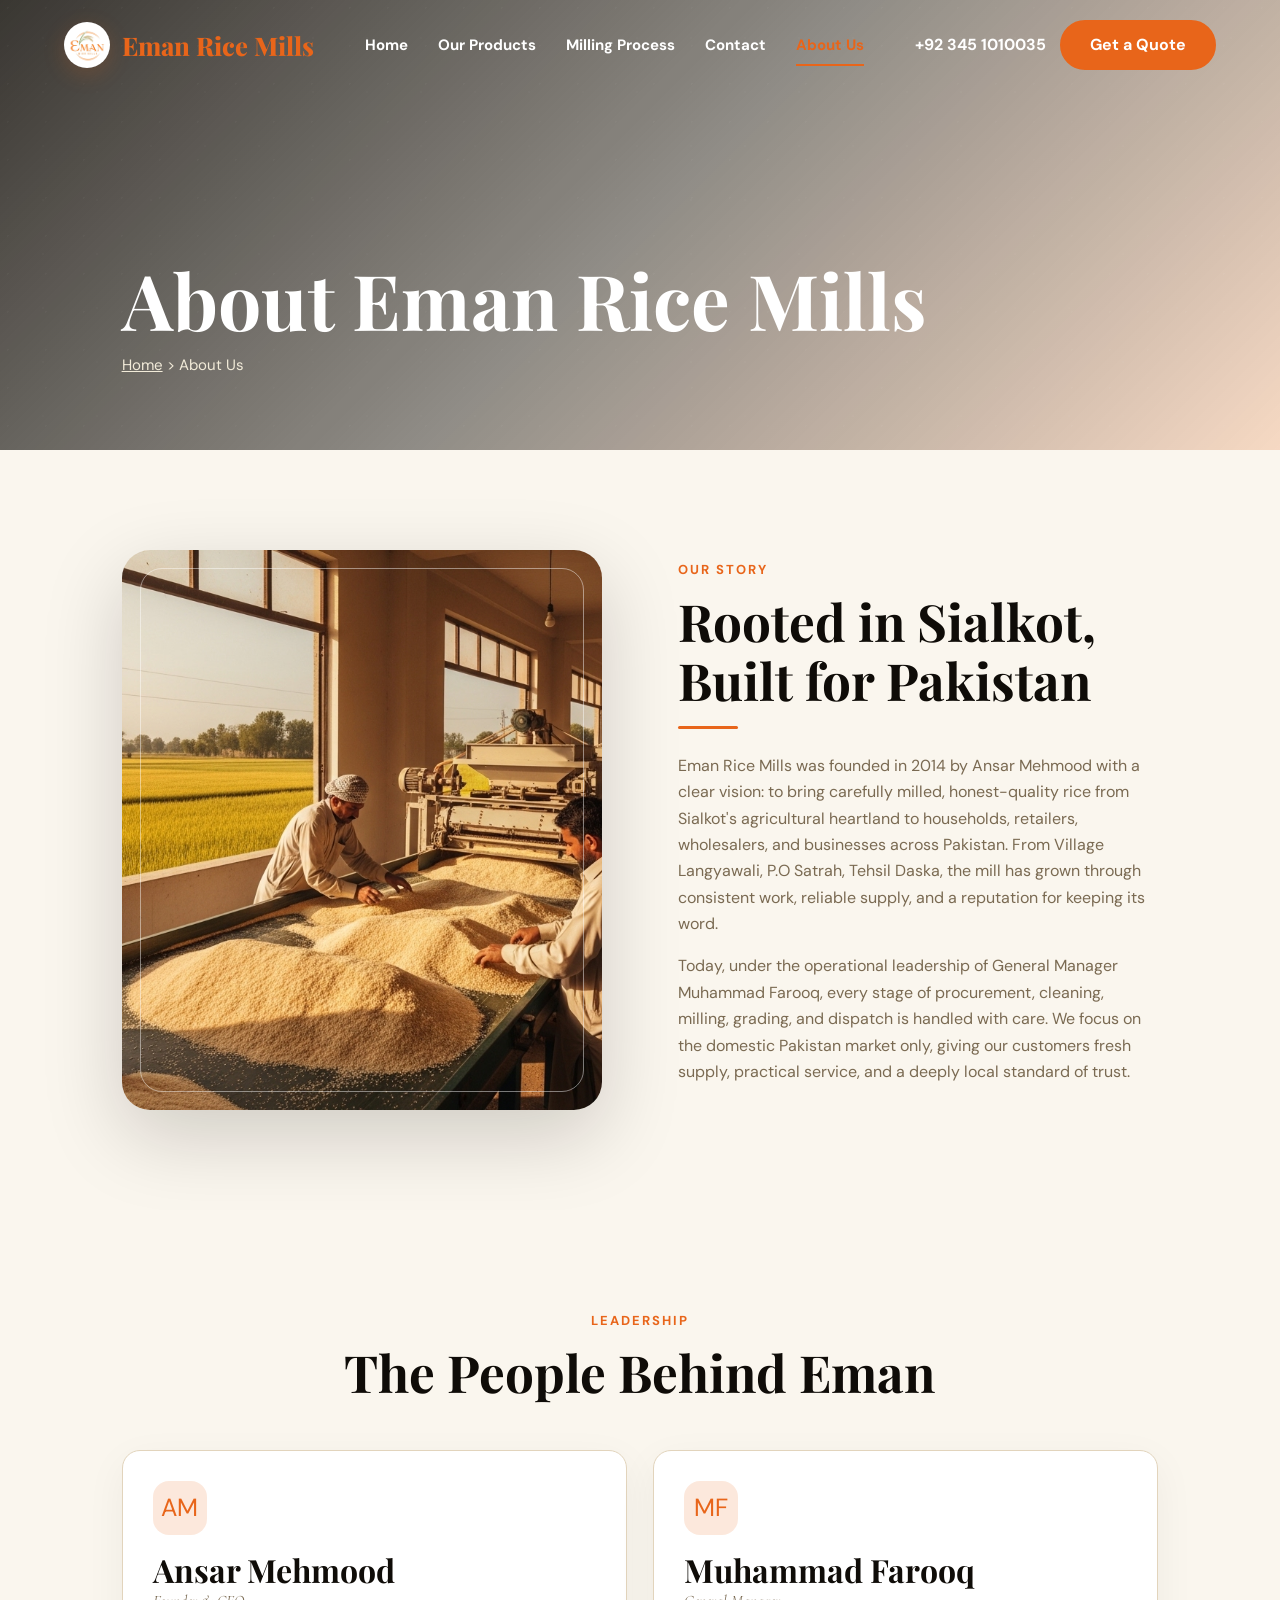
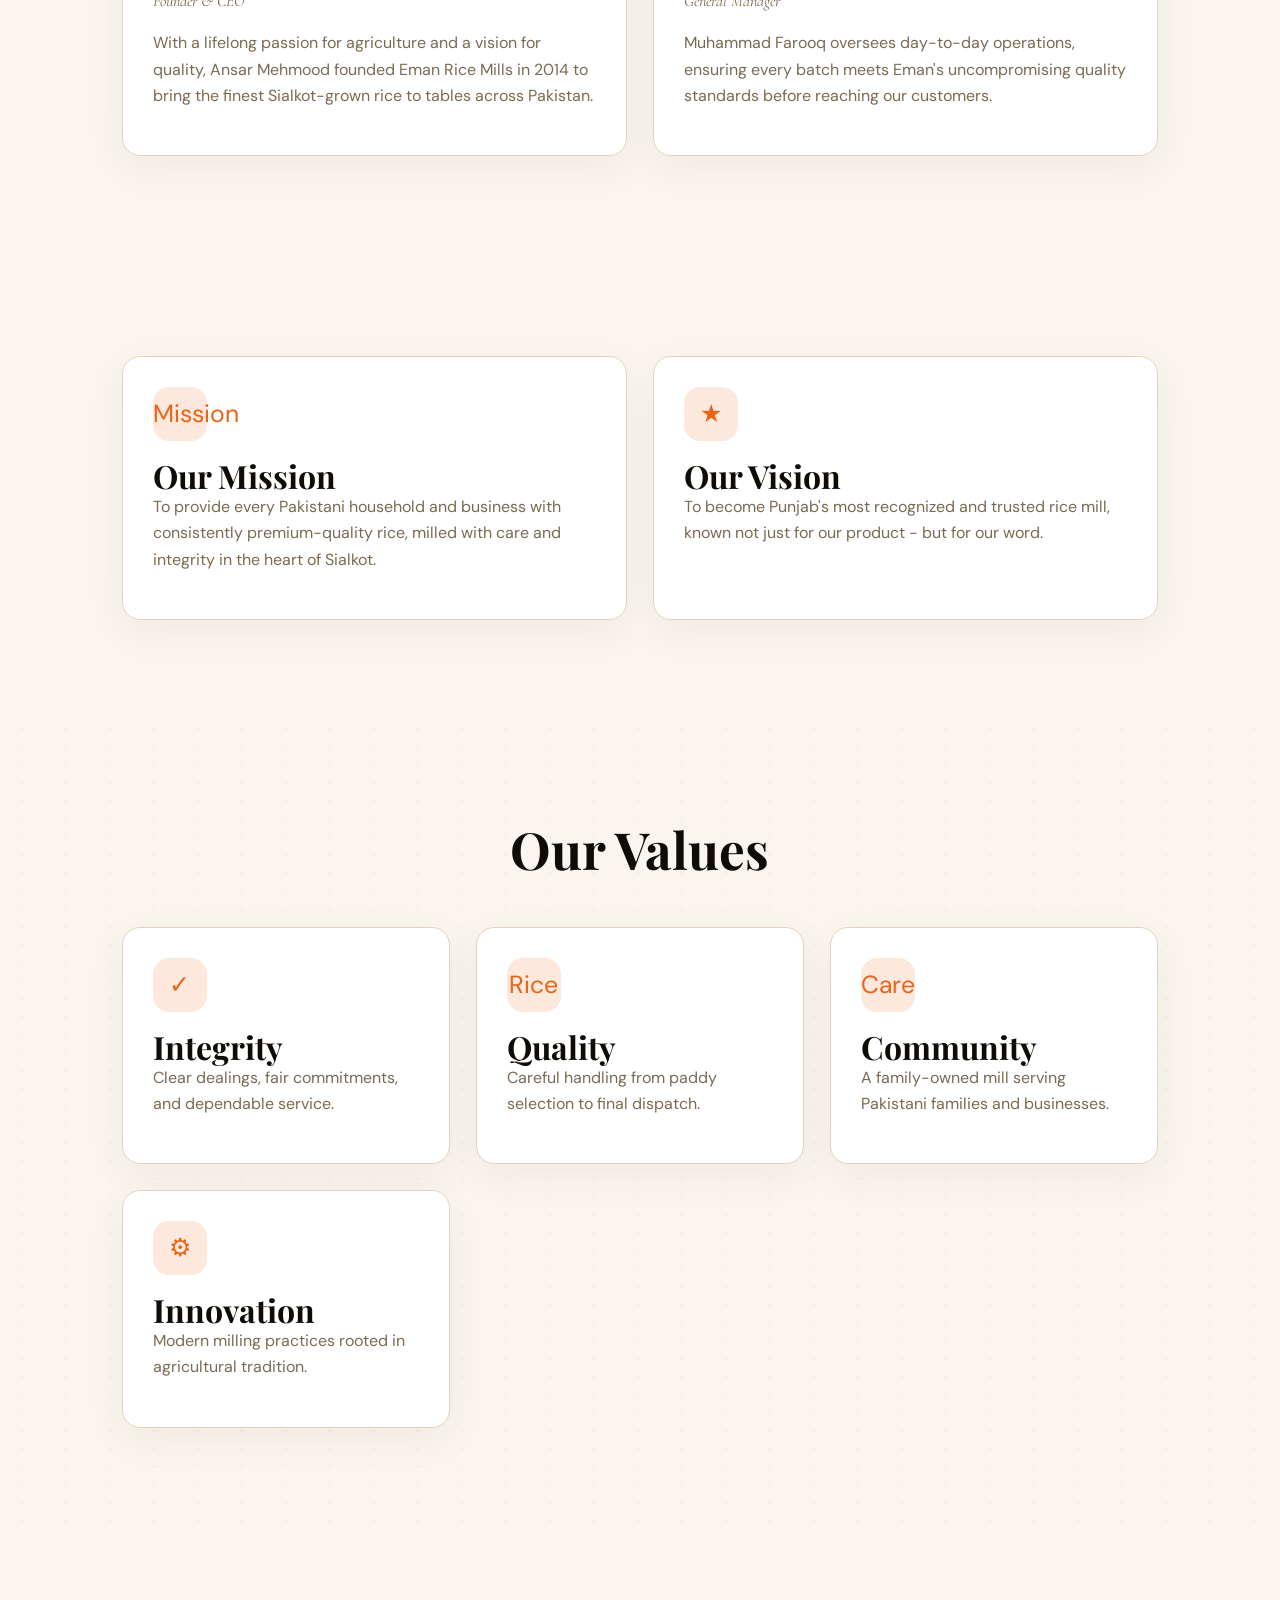
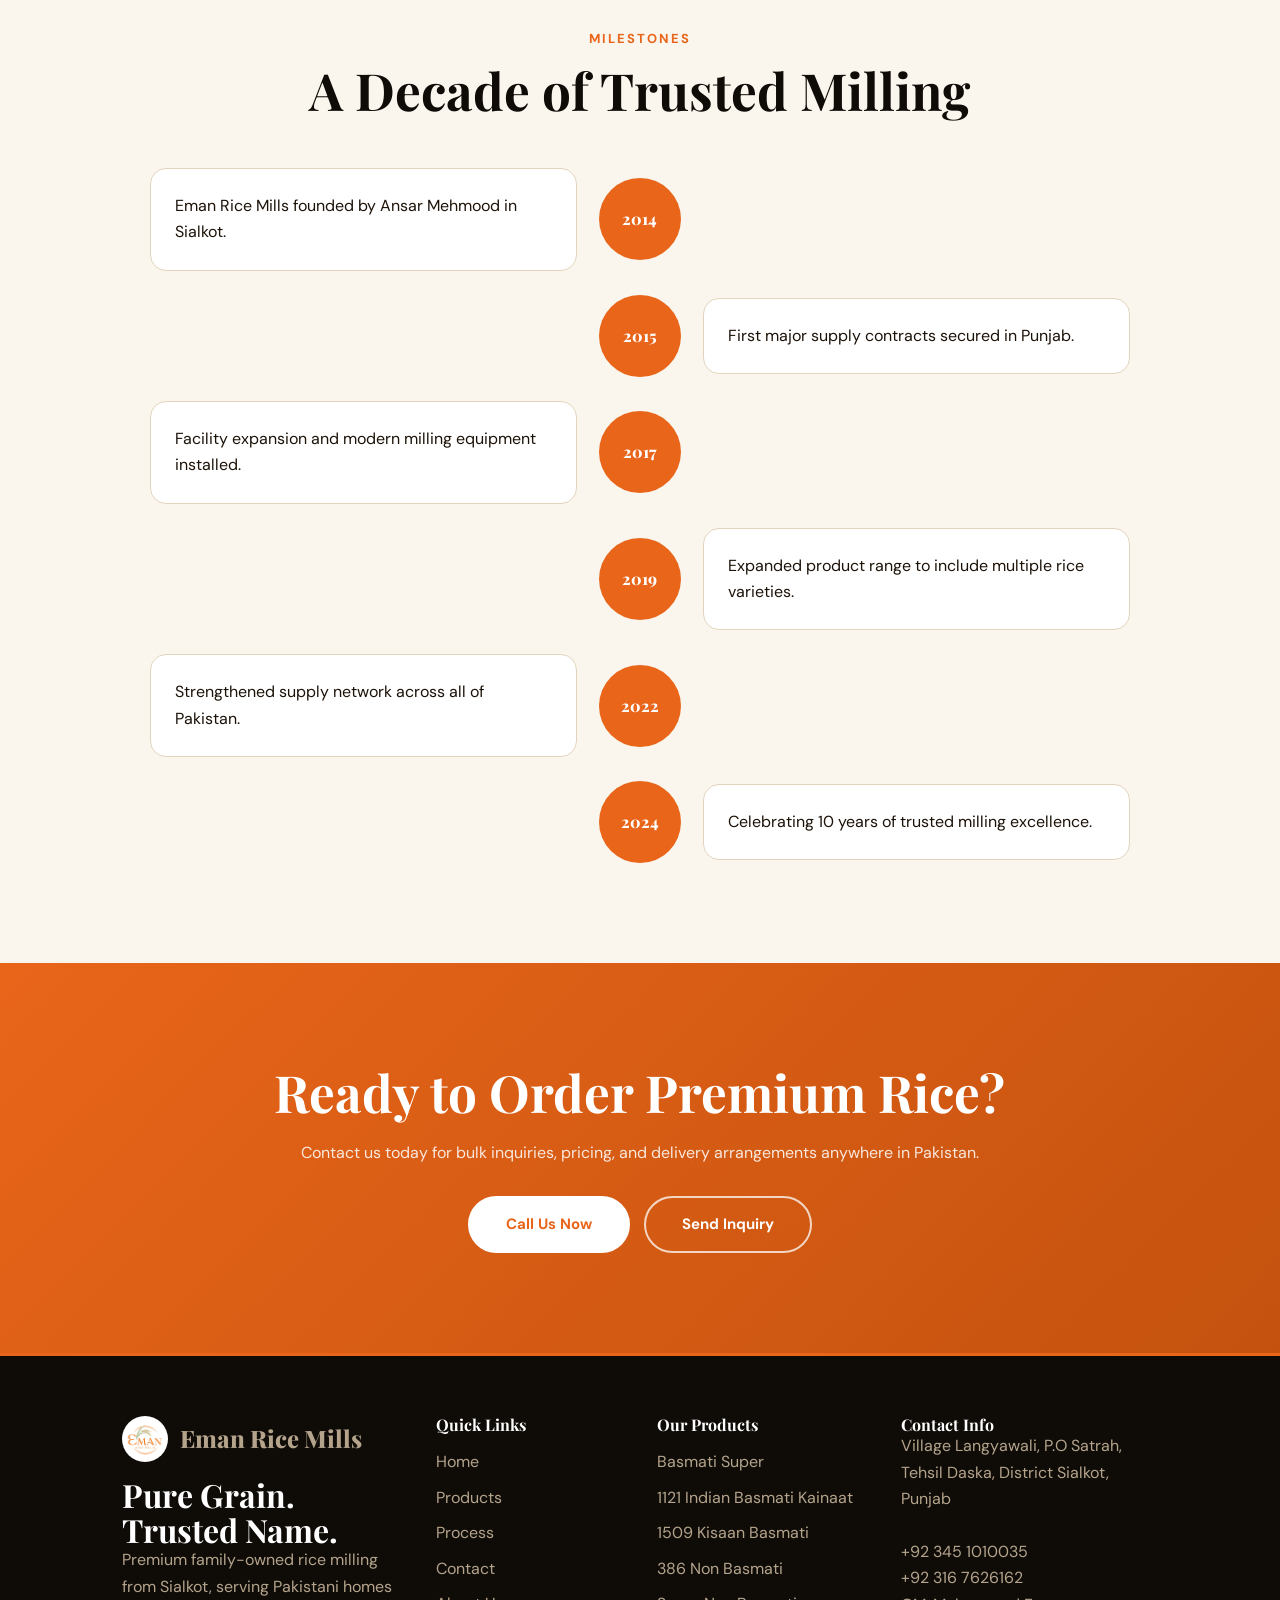
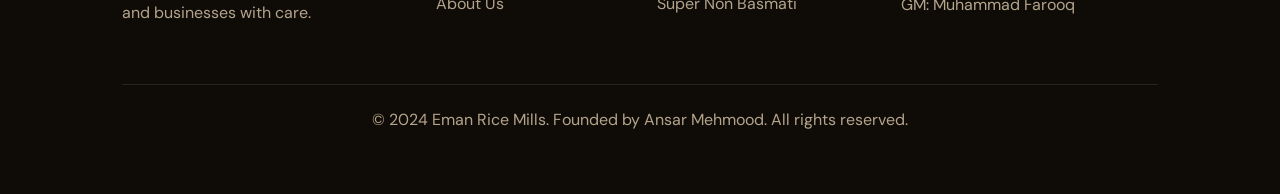
==== about.html @ 07fa5f84 "updated website" ====
﻿<!DOCTYPE html>
<html lang="en">
<head>
  <meta charset="UTF-8">
  <meta name="viewport" content="width=device-width, initial-scale=1.0">
  <meta name="description" content="Eman Rice Mills - Premium rice milling in Sialkot, Pakistan. Founded 2014 by Ansar Mehmood. Supplying quality rice across Pakistan.">
  <meta property="og:title" content="Eman Rice Mills | Pure Grain, Trusted Name">
  <meta property="og:description" content="Learn the story, leadership, values, and mission behind Eman Rice Mills in Sialkot, Pakistan.">
  <title>About Us | Eman Rice Mills</title>
  <link rel="preconnect" href="https://fonts.googleapis.com">
  <link rel="preconnect" href="https://fonts.gstatic.com" crossorigin>
  <link rel="icon" href="data:image/svg+xml,%3Csvg xmlns='http://www.w3.org/2000/svg' viewBox='0 0 64 64'%3E%3Crect width='64' height='64' rx='16' fill='%23E8651A'/%3E%3Ctext x='32' y='40' text-anchor='middle' font-family='Georgia' font-size='24' font-weight='700' fill='white'%3EEM%3C/text%3E%3C/svg%3E">
  <link rel="stylesheet" href="css/style.css"><link rel="stylesheet" href="css/components.css"><link rel="stylesheet" href="css/animations.css">
</head>
<body>
  <a class="skip-link" href="#main">Skip to content</a>
  <header class="navbar" aria-label="Primary navigation"><div class="nav-inner"><a class="nav-logo" href="index.html" aria-label="Eman Rice Mills home"><img src="assets/hero/eman-logo.jpeg" alt="Eman Rice Mills logo"> Eman Rice Mills</a><nav class="nav-links" aria-label="Main menu"><a href="index.html">Home</a><a href="products.html">Our Products</a><a href="process.html">Milling Process</a><a href="contact.html">Contact</a><a class="active" href="about.html">About Us</a></nav><div class="nav-actions"><a class="nav-phone" href="tel:+923451010035"> +92 345 1010035</a><a class="nav-cta" href="contact.html">Get a Quote</a></div><button class="menu-toggle" type="button" aria-label="Open navigation menu" aria-expanded="false"><span></span><span></span><span></span></button></div></header>

  <main id="main">
    <section class="page-hero" style="--hero-image:url('https://images.unsplash.com/photo-1574323347407-f5e1ad6d020b?w=1600&q=80')"><div class="container reveal"><h1>About Eman Rice Mills</h1><div class="breadcrumb"><a href="index.html">Home</a> &gt; About Us</div></div></section>
    <section class="section-padding"><div class="container split"><div class="image-frame reveal-left"><img src="assets/about/about-us.jpeg" alt="Eman Rice Mills facility and rice processing operation" loading="lazy"></div><div class="reveal-right"><p class="eyebrow">Our Story</p><h2 class="section-heading">Rooted in Sialkot, Built for Pakistan</h2><div class="divider-orange"></div><p>Eman Rice Mills was founded in 2014 by Ansar Mehmood with a clear vision: to bring carefully milled, honest-quality rice from Sialkot's agricultural heartland to households, retailers, wholesalers, and businesses across Pakistan. From Village Langyawali, P.O Satrah, Tehsil Daska, the mill has grown through consistent work, reliable supply, and a reputation for keeping its word.</p><p>Today, under the operational leadership of General Manager Muhammad Farooq, every stage of procurement, cleaning, milling, grading, and dispatch is handled with care. We focus on the domestic Pakistan market only, giving our customers fresh supply, practical service, and a deeply local standard of trust.</p></div></div></section>
    <section class="section-padding cream-section"><div class="container"><div class="section-intro reveal"><p class="eyebrow">Leadership</p><h2 class="section-heading">The People Behind Eman</h2></div><div class="leader-grid"><article class="leader-card reveal"><span class="icon">AM</span><h3>Ansar Mehmood</h3><p class="product-tagline">Founder &amp; CEO</p><p>With a lifelong passion for agriculture and a vision for quality, Ansar Mehmood founded Eman Rice Mills in 2014 to bring the finest Sialkot-grown rice to tables across Pakistan.</p></article><article class="leader-card reveal"><span class="icon">MF</span><h3>Muhammad Farooq</h3><p class="product-tagline">General Manager</p><p>Muhammad Farooq oversees day-to-day operations, ensuring every batch meets Eman's uncompromising quality standards before reaching our customers.</p></article></div></div></section>
    <section class="section-padding"><div class="container values-grid"><article class="mission-card reveal-left"><span class="icon">Mission</span><h3>Our Mission</h3><p>To provide every Pakistani household and business with consistently premium-quality rice, milled with care and integrity in the heart of Sialkot.</p></article><article class="mission-card reveal-right"><span class="icon">&#9733;</span><h3>Our Vision</h3><p>To become Punjab's most recognized and trusted rice mill, known not just for our product - but for our word.</p></article></div></section>
    <section class="section-padding pattern-bg"><div class="container"><div class="section-intro reveal"><h2 class="section-heading">Our Values</h2></div><div class="why-grid"><article class="icon-card reveal"><span class="icon">&#10003;</span><h3>Integrity</h3><p>Clear dealings, fair commitments, and dependable service.</p></article><article class="icon-card reveal"><span class="icon">Rice</span><h3>Quality</h3><p>Careful handling from paddy selection to final dispatch.</p></article><article class="icon-card reveal"><span class="icon">Care</span><h3>Community</h3><p>A family-owned mill serving Pakistani families and businesses.</p></article><article class="icon-card reveal"><span class="icon">&#9881;</span><h3>Innovation</h3><p>Modern milling practices rooted in agricultural tradition.</p></article></div></div></section>
    <section class="section-padding"><div class="container"><div class="section-intro reveal"><p class="eyebrow">Milestones</p><h2 class="section-heading">A Decade of Trusted Milling</h2></div><div class="timeline-vertical"><div class="timeline-entry reveal"><div class="timeline-card">Eman Rice Mills founded by Ansar Mehmood in Sialkot.</div><div class="timeline-year">2014</div><div></div></div><div class="timeline-entry reveal"><div></div><div class="timeline-year">2015</div><div class="timeline-card">First major supply contracts secured in Punjab.</div></div><div class="timeline-entry reveal"><div class="timeline-card">Facility expansion and modern milling equipment installed.</div><div class="timeline-year">2017</div><div></div></div><div class="timeline-entry reveal"><div></div><div class="timeline-year">2019</div><div class="timeline-card">Expanded product range to include multiple rice varieties.</div></div><div class="timeline-entry reveal"><div class="timeline-card">Strengthened supply network across all of Pakistan.</div><div class="timeline-year">2022</div><div></div></div><div class="timeline-entry reveal"><div></div><div class="timeline-year">2024</div><div class="timeline-card">Celebrating 10 years of trusted milling excellence.</div></div></div></div></section>
    <section class="section-padding cta-banner"><div class="container reveal"><h2 class="section-heading">Ready to Order Premium Rice?</h2><p>Contact us today for bulk inquiries, pricing, and delivery arrangements anywhere in Pakistan.</p><div class="cta-actions"><a class="btn-white" href="tel:+923451010035"> Call Us Now</a><a class="btn-outline-light" href="contact.html"> Send Inquiry</a></div></div></section>
  </main>
  <footer class="footer section-sm"><div class="container"><div class="footer-grid"><div><a class="footer-logo" href="index.html"><img src="assets/hero/eman-logo.jpeg" alt="Eman Rice Mills logo"> Eman Rice Mills</a><h3>Pure Grain. Trusted Name.</h3><p>Premium family-owned rice milling from Sialkot, serving Pakistani homes and businesses with care.</p></div><div><h4>Quick Links</h4><ul><li><a href="index.html">Home</a></li><li><a href="products.html">Products</a></li><li><a href="process.html">Process</a></li><li><a href="contact.html">Contact</a></li><li><a href="about.html">About Us</a></li></ul></div><div><h4>Our Products</h4><ul><li>Basmati Super</li><li>1121 Indian Basmati Kainaat</li><li>1509 Kisaan Basmati</li><li>386 Non Basmati</li><li>Super Non Basmati</li></ul></div><div><h4>Contact Info</h4><address>Village Langyawali, P.O Satrah, Tehsil Daska, District Sialkot, Punjab<br><br><a href="tel:+923451010035">+92 345 1010035</a><br><a href="tel:+923167626162">+92 316 7626162</a><br>GM: Muhammad Farooq</address></div></div><div class="footer-bottom">&copy; 2024 Eman Rice Mills. Founded by Ansar Mehmood. All rights reserved.</div></div></footer>
  <script src="js/main.js"></script>
</body>
</html>
---- css/style.css ----
@import url('https://fonts.googleapis.com/css2?family=Playfair+Display:ital,wght@0,400;0,600;0,700;0,800;1,400;1,600&family=DM+Sans:wght@300;400;500;600&family=Cormorant+Garamond:ital,wght@0,400;1,400;1,600&display=swap');

:root {
  --color-primary: #E8651A;
  --color-primary-dark: #C4520E;
  --color-primary-light: #F5874A;
  --color-primary-glow: rgba(232, 101, 26, 0.15);
  --color-dark: #0F0C08;
  --color-dark-2: #1A1510;
  --color-dark-3: #2C2318;
  --color-cream: #FAF6EE;
  --color-cream-2: #F2EBD9;
  --color-text-main: #1C1208;
  --color-text-muted: #7A6A52;
  --color-text-light: #B5A48C;
  --color-border: #E2D4BC;
  --font-display: "Playfair Display", Georgia, serif;
  --font-body: "DM Sans", Arial, sans-serif;
  --font-accent: "Cormorant Garamond", Georgia, serif;
  --shadow-soft: 0 18px 60px rgba(28, 18, 8, 0.09);
  --shadow-deep: 0 26px 80px rgba(15, 12, 8, 0.18);
}

* {
  box-sizing: border-box;
}

html {
  scroll-behavior: smooth;
}

body {
  margin: 0;
  background: var(--color-cream);
  color: var(--color-text-main);
  font-family: var(--font-body);
  line-height: 1.65;
  animation: pageFade 0.6s ease both;
}

body.nav-open {
  overflow: hidden;
}

img {
  display: block;
  max-width: 100%;
}

a {
  color: inherit;
}

p {
  margin: 0 0 1rem;
  color: var(--color-text-muted);
}

h1,
h2,
h3,
h4 {
  margin: 0;
  color: var(--color-dark);
  font-family: var(--font-display);
  line-height: 1.08;
}

h1 {
  font-size: clamp(36px, 6vw, 80px);
}

h2 {
  font-size: clamp(28px, 4vw, 54px);
}

h3 {
  font-size: clamp(20px, 2.5vw, 32px);
}

.skip-link {
  position: fixed;
  left: 16px;
  top: -60px;
  z-index: 2000;
  padding: 10px 16px;
  background: var(--color-primary);
  color: white;
  border-radius: 999px;
  transition: top 0.2s ease;
}

.skip-link:focus {
  top: 16px;
}

.hero {
  position: relative;
  min-height: 100vh;
  display: grid;
  align-items: center;
  overflow: hidden;
  isolation: isolate;
  padding: 150px 5% 80px;
  background: var(--color-dark);
}

.hero::before,
.page-hero::before,
.cta-banner::before,
.pattern-bg::before {
  content: "";
  position: absolute;
  inset: 0;
  pointer-events: none;
  background-image:
    radial-gradient(circle at 20% 20%, rgba(255,255,255,0.08) 0 1px, transparent 1px),
    radial-gradient(circle at 80% 70%, rgba(255,255,255,0.05) 0 1px, transparent 1px);
  background-size: 38px 38px, 54px 54px;
  opacity: 0.28;
  mix-blend-mode: screen;
}

.hero-bg {
  position: absolute;
  inset: -8% 0;
  z-index: -2;
  background-image:
    linear-gradient(135deg, rgba(15,12,8,0.80) 0%, rgba(15,12,8,0.40) 60%, rgba(232,101,26,0.15) 100%),
    url("../assets/hero/hero-image.jpeg");
  background-size: cover;
  background-position: center;
  transform: translateY(0);
  will-change: transform;
}

.hero-content {
  max-width: 790px;
  color: white;
}

.hero h1 {
  color: white;
  letter-spacing: -0.045em;
  max-width: 780px;
}

.hero h1 span {
  display: inline-block;
  opacity: 0;
  transform: translateY(24px);
  animation: wordRise 0.7s ease forwards;
  animation-delay: calc(var(--i) * 0.075s + 0.15s);
}

.hero-subtitle {
  max-width: 680px;
  margin: 24px 0 34px;
  color: var(--color-cream-2);
  font-family: var(--font-accent);
  font-size: clamp(18px, 2vw, 24px);
  font-style: italic;
}

.hero-actions,
.cta-actions {
  display: flex;
  flex-wrap: wrap;
  gap: 14px;
}

.trust-strip {
  display: flex;
  flex-wrap: wrap;
  gap: 16px 24px;
  margin-top: 34px;
  color: rgba(250, 246, 238, 0.86);
  font-size: 0.95rem;
}

.hero-scroll {
  position: absolute;
  left: 50%;
  bottom: 28px;
  width: 34px;
  height: 52px;
  border: 1px solid rgba(250, 246, 238, 0.45);
  border-radius: 999px;
  transform: translateX(-50%);
}

.hero-scroll::after {
  content: "";
  position: absolute;
  left: 50%;
  top: 12px;
  width: 7px;
  height: 7px;
  border-right: 2px solid white;
  border-bottom: 2px solid white;
  transform: translateX(-50%) rotate(45deg);
  animation: bounceChevron 1.6s ease infinite;
}

.stats-bar {
  background: var(--color-dark-2);
  color: white;
}

.stats-grid {
  display: grid;
  grid-template-columns: repeat(4, 1fr);
}

.stat {
  position: relative;
  padding: 34px 18px;
  text-align: center;
}

.stat:not(:last-child)::after {
  content: "";
  position: absolute;
  right: 0;
  top: 30%;
  height: 40%;
  width: 1px;
  background: linear-gradient(transparent, var(--color-primary), transparent);
}

.stat-number {
  display: block;
  color: white;
  font-family: var(--font-display);
  font-size: clamp(34px, 4vw, 56px);
  font-weight: 800;
  line-height: 1;
}

.stat-label {
  display: block;
  margin-top: 8px;
  color: var(--color-text-light);
  font-size: 0.88rem;
  letter-spacing: 0.06em;
  text-transform: uppercase;
}

.split {
  display: grid;
  grid-template-columns: minmax(0, 1fr) minmax(0, 1fr);
  gap: clamp(36px, 6vw, 78px);
  align-items: center;
}

.image-frame {
  position: relative;
  min-height: 560px;
  overflow: hidden;
  border-radius: 28px;
  box-shadow: var(--shadow-deep);
}

.image-frame::after {
  content: "";
  position: absolute;
  inset: 18px;
  border: 1px solid rgba(255, 255, 255, 0.45);
  border-radius: 22px;
}

.image-frame img {
  width: 100%;
  height: 100%;
  min-height: inherit;
  object-fit: cover;
}

.feature-pills {
  display: flex;
  flex-wrap: wrap;
  gap: 10px;
  margin: 24px 0 30px;
}

.feature-pills span,
.category-pill {
  display: inline-flex;
  align-items: center;
  border-radius: 999px;
  background: var(--color-primary-glow);
  color: var(--color-primary-dark);
  font-size: 0.78rem;
  font-weight: 700;
  letter-spacing: 0.08em;
  padding: 8px 13px;
  text-transform: uppercase;
}

.section-intro {
  max-width: 760px;
  margin: 0 auto 48px;
  text-align: center;
}

.section-intro .section-heading {
  margin-bottom: 14px;
}

.product-grid,
.why-grid,
.testimonial-grid,
.values-grid,
.quality-grid,
.contact-trust-grid {
  display: grid;
  grid-template-columns: repeat(3, 1fr);
  gap: 26px;
}

.leader-grid,
.values-grid {
  display: grid;
  grid-template-columns: repeat(2, 1fr);
  gap: 26px;
}

.product-card {
  display: flex;
  flex-direction: column;
  background: white;
}

.product-image {
  aspect-ratio: 4 / 3;
  overflow: hidden;
  background: var(--color-cream-2);
}

.product-image img {
  width: 100%;
  height: 100%;
  object-fit: cover;
  transition: transform 0.6s ease;
}

.product-card:hover .product-image img,
.process-step:hover img {
  transform: scale(1.05);
}

.product-body {
  display: flex;
  flex: 1;
  flex-direction: column;
  padding: 24px;
}

.product-tagline,
.testimonial-card blockquote {
  color: var(--color-text-muted);
  font-family: var(--font-accent);
  font-style: italic;
}

.text-link {
  display: inline-flex;
  align-items: center;
  gap: 8px;
  margin-top: auto;
  color: var(--color-primary);
  font-weight: 700;
  text-decoration: none;
}

.cream-section,
.pattern-bg {
  position: relative;
  overflow: hidden;
  background: var(--color-cream);
}

.pattern-bg::before {
  background-image: radial-gradient(ellipse at center, rgba(232,101,26,0.16) 0 2px, transparent 2px);
  background-size: 44px 18px;
  opacity: 0.23;
  mix-blend-mode: multiply;
}

.icon-card,
.quality-card,
.trust-card,
.mission-card,
.leader-card {
  position: relative;
  z-index: 1;
  padding: 30px;
  background: white;
  border: 1px solid var(--color-border);
  border-radius: 18px;
  box-shadow: 0 12px 42px rgba(28, 18, 8, 0.05);
}

.icon {
  display: inline-grid;
  place-items: center;
  width: 54px;
  height: 54px;
  margin-bottom: 18px;
  border-radius: 16px;
  background: var(--color-primary-glow);
  color: var(--color-primary);
  font-size: 1.55rem;
}

.dark-section {
  background: var(--color-dark);
  color: white;
}

.dark-section h2,
.dark-section h3 {
  color: white;
}

.dark-section p {
  color: var(--color-text-light);
}

.process-timeline {
  display: grid;
  grid-template-columns: repeat(7, minmax(160px, 1fr));
  gap: 18px;
  overflow-x: auto;
  padding: 12px 4px 24px;
}

.timeline-item {
  position: relative;
  min-height: 170px;
  padding: 22px;
  border: 1px solid rgba(255, 255, 255, 0.12);
  border-radius: 18px;
  background: rgba(255, 255, 255, 0.045);
}

.timeline-number {
  display: inline-grid;
  place-items: center;
  width: 44px;
  height: 44px;
  margin-bottom: 14px;
  border-radius: 50%;
  background: var(--color-primary);
  color: white;
  font-family: var(--font-display);
  font-weight: 800;
}

.testimonial-card {
  position: relative;
  padding: 34px;
  background: var(--color-cream);
  border-radius: 22px;
  border: 1px solid var(--color-border);
}

.testimonial-card::before {
  content: "“";
  position: absolute;
  top: -2px;
  right: 24px;
  color: var(--color-primary);
  font-family: var(--font-display);
  font-size: 88px;
  line-height: 1;
  opacity: 0.22;
}

.testimonial-card blockquote {
  margin: 0 0 22px;
  color: var(--color-dark);
  font-size: 1.35rem;
  line-height: 1.35;
}

.cta-banner {
  position: relative;
  overflow: hidden;
  background: linear-gradient(135deg, var(--color-primary), var(--color-primary-dark));
  color: white;
  text-align: center;
}

.cta-banner h2 {
  color: white;
}

.cta-banner p {
  max-width: 760px;
  margin: 18px auto 30px;
  color: rgba(255, 255, 255, 0.86);
}

.cta-banner .cta-actions {
  justify-content: center;
}

.contact-preview {
  background: var(--color-dark-2);
  color: white;
}

.contact-preview-grid {
  display: grid;
  grid-template-columns: repeat(3, 1fr);
  gap: 24px;
}

.contact-preview strong {
  color: white;
}

.contact-preview span {
  display: block;
  color: var(--color-text-light);
}

.page-hero {
  position: relative;
  min-height: 50vh;
  display: grid;
  place-items: end start;
  overflow: hidden;
  padding: 150px 5% 72px;
  background:
    linear-gradient(135deg, rgba(15,12,8,0.82), rgba(15,12,8,0.45), rgba(232,101,26,0.2)),
    var(--hero-image, url("../assets/hero/hero-image.jpeg")) center/cover;
  color: white;
}

.page-hero.compact {
  min-height: 45vh;
}

.page-hero h1,
.page-hero p {
  color: white;
}

.breadcrumb {
  margin-top: 12px;
  color: var(--color-cream-2);
  font-size: 0.94rem;
}

.filter-tabs {
  display: flex;
  flex-wrap: wrap;
  justify-content: center;
  gap: 12px;
  margin-bottom: 38px;
}

.filter-tab {
  min-height: 44px;
  padding: 10px 20px;
  border: 1px solid var(--color-primary);
  border-radius: 999px;
  background: transparent;
  color: var(--color-dark);
  cursor: pointer;
  font: 700 0.88rem var(--font-body);
}

.filter-tab.active,
.filter-tab:hover {
  background: var(--color-primary);
  color: white;
}

.product-card.is-hidden {
  display: none;
}

.process-detail {
  position: relative;
}

.process-detail::before {
  content: "";
  position: absolute;
  left: 50%;
  top: 80px;
  bottom: 80px;
  width: 2px;
  background: linear-gradient(var(--color-primary), rgba(232,101,26,0.1));
  transform: translateX(-50%);
}

.process-step {
  position: relative;
  display: grid;
  grid-template-columns: repeat(2, minmax(0, 1fr));
  gap: 64px;
  align-items: center;
  margin-bottom: 80px;
}

.process-step:nth-child(even) .process-copy {
  order: 2;
}

.process-copy,
.process-photo {
  position: relative;
  z-index: 1;
}

.step-watermark {
  position: absolute;
  top: -36px;
  left: -14px;
  z-index: -1;
  color: var(--color-primary);
  font-family: var(--font-display);
  font-size: 120px;
  font-weight: 800;
  line-height: 1;
  opacity: 0.1;
}

.process-photo {
  overflow: hidden;
  border-radius: 24px;
  box-shadow: var(--shadow-soft);
}

.process-photo img {
  width: 100%;
  aspect-ratio: 4 / 3;
  object-fit: cover;
  transition: transform 0.65s ease;
}

.timeline-vertical {
  position: relative;
  display: grid;
  gap: 24px;
  max-width: 980px;
  margin: 0 auto;
}

.timeline-entry {
  display: grid;
  grid-template-columns: 1fr auto 1fr;
  gap: 22px;
  align-items: center;
}

.timeline-entry:nth-child(even) .timeline-card {
  grid-column: 3;
}

.timeline-entry:nth-child(even) .timeline-year {
  grid-column: 2;
  grid-row: 1;
}

.timeline-card {
  padding: 24px;
  background: white;
  border: 1px solid var(--color-border);
  border-radius: 16px;
}

.timeline-year {
  display: grid;
  place-items: center;
  width: 82px;
  height: 82px;
  border-radius: 50%;
  background: var(--color-primary);
  color: white;
  font-family: var(--font-display);
  font-weight: 800;
}

.contact-layout {
  display: grid;
  grid-template-columns: 0.9fr 1.1fr;
  gap: 42px;
  align-items: start;
}

.contact-panel,
.form-panel {
  padding: clamp(28px, 4vw, 46px);
  background: white;
  border: 1px solid var(--color-border);
  border-radius: 26px;
  box-shadow: var(--shadow-soft);
}

.contact-list {
  display: grid;
  gap: 18px;
  margin: 26px 0;
}

.contact-list div {
  padding-bottom: 16px;
  border-bottom: 1px solid var(--color-border);
}

.whatsapp {
  display: inline-flex;
  align-items: center;
  justify-content: center;
  min-height: 46px;
  padding: 12px 22px;
  border-radius: 999px;
  background: #25D366;
  color: white;
  font-weight: 700;
  text-decoration: none;
}

.map-card {
  margin-top: 24px;
  padding: 28px;
  border-radius: 22px;
  background:
    radial-gradient(circle at 55% 43%, rgba(232,101,26,0.28) 0 10px, transparent 11px),
    linear-gradient(135deg, var(--color-cream), #fff);
  border: 1px solid var(--color-border);
}

.form-grid {
  display: grid;
  grid-template-columns: repeat(2, 1fr);
  gap: 18px;
}

.form-group.full {
  grid-column: 1 / -1;
}

label {
  display: block;
  margin-bottom: 8px;
  color: var(--color-dark);
  font-size: 0.9rem;
  font-weight: 700;
}

input,
select,
textarea {
  width: 100%;
  min-height: 48px;
  border: 1px solid var(--color-border);
  border-radius: 10px;
  padding: 14px 18px;
  background: #fff;
  color: var(--color-text-main);
  font: 400 1rem var(--font-body);
  outline: none;
  transition: border 0.2s ease, box-shadow 0.2s ease;
}

textarea {
  resize: vertical;
}

input:focus,
select:focus,
textarea:focus {
  border-color: var(--color-primary);
  box-shadow: 0 0 0 4px var(--color-primary-glow);
}

.field-error {
  min-height: 18px;
  margin-top: 5px;
  color: #b42318;
  font-size: 0.8rem;
}

.form-message {
  margin-top: 18px;
  font-weight: 700;
}

@media (max-width: 1023px) {
  .split,
  .contact-layout,
  .process-step {
    grid-template-columns: 1fr;
  }

  .product-grid,
  .why-grid,
  .testimonial-grid,
  .leader-grid,
  .values-grid,
  .quality-grid,
  .contact-trust-grid {
    grid-template-columns: repeat(2, 1fr);
  }

  .stats-grid,
  .contact-preview-grid {
    grid-template-columns: repeat(2, 1fr);
  }

  .process-detail::before {
    left: 12px;
  }

  .process-step:nth-child(even) .process-copy {
    order: initial;
  }
}

@media (max-width: 767px) {
  .hero {
    min-height: 100svh;
    padding: 128px 5% 72px;
    text-align: center;
  }

  .hero-content {
    margin: 0 auto;
  }

  .hero-actions,
  .cta-actions {
    flex-direction: column;
  }

  .hero-actions .btn-primary,
  .hero-actions .btn-outline-light,
  .cta-actions a,
  .form-panel button {
    width: 100%;
    justify-content: center;
  }

  .trust-strip {
    justify-content: center;
  }

  .stats-grid,
  .product-grid,
  .why-grid,
  .testimonial-grid,
  .leader-grid,
  .values-grid,
  .quality-grid,
  .contact-preview-grid,
  .contact-trust-grid,
  .form-grid {
    grid-template-columns: 1fr;
  }

  .stat:not(:last-child)::after {
    top: auto;
    right: 20%;
    bottom: 0;
    left: 20%;
    width: auto;
    height: 1px;
  }

  .image-frame {
    min-height: 380px;
  }

  .section-intro {
    margin-bottom: 34px;
  }

  .page-hero {
    min-height: 45vh;
    padding-top: 128px;
  }

  .timeline-entry,
  .timeline-entry:nth-child(even) .timeline-card {
    display: block;
  }

  .timeline-year {
    width: 70px;
    height: 70px;
    margin-bottom: 12px;
  }
}
---- css/components.css ----
.container {
  width: min(1200px, 90%);
  margin: 0 auto;
}

.section-padding {
  padding: 100px 5%;
}

.section-sm {
  padding: 60px 5%;
}

.eyebrow {
  margin-bottom: 12px;
  color: var(--color-primary);
  font-family: var(--font-body);
  font-size: 13px;
  font-weight: 700;
  letter-spacing: 2px;
  text-transform: uppercase;
}

.section-heading {
  color: var(--color-dark);
  font-family: var(--font-display);
  font-size: clamp(30px, 4vw, 52px);
  font-weight: 700;
  line-height: 1.15;
}

.btn-primary,
.btn-secondary,
.btn-white,
.btn-outline-light {
  position: relative;
  display: inline-flex;
  align-items: center;
  justify-content: center;
  min-height: 48px;
  gap: 8px;
  overflow: hidden;
  padding: 14px 36px;
  border-radius: 50px;
  font-family: var(--font-body);
  font-size: 15px;
  font-weight: 700;
  text-decoration: none;
  transition: all 0.3s ease;
}

.btn-primary {
  border: 2px solid var(--color-primary);
  background: var(--color-primary);
  color: white;
}

.btn-primary:hover {
  border-color: var(--color-primary-dark);
  background: var(--color-primary-dark);
  box-shadow: 0 16px 35px var(--color-primary-glow);
  transform: translateY(-2px) scale(1.04);
}

.btn-secondary {
  border: 2px solid var(--color-primary);
  background: transparent;
  color: var(--color-primary);
}

.btn-secondary:hover {
  background: var(--color-primary);
  color: white;
  transform: translateY(-2px);
}

.btn-white {
  border: 2px solid white;
  background: white;
  color: var(--color-primary);
}

.btn-white:hover {
  background: transparent;
  color: white;
  transform: translateY(-2px);
}

.btn-outline-light {
  border: 2px solid rgba(255, 255, 255, 0.75);
  background: transparent;
  color: white;
}

.btn-outline-light:hover {
  background: white;
  color: var(--color-primary);
  transform: translateY(-2px);
}

.card {
  overflow: hidden;
  border: 1px solid var(--color-border);
  border-radius: 16px;
  background: white;
  transition: all 0.35s ease;
}

.card:hover {
  border-color: var(--color-primary);
  box-shadow: 0 20px 60px rgba(232,101,26,0.12);
  transform: translateY(-8px);
}

.divider-orange {
  width: 60px;
  height: 3px;
  margin: 16px 0 24px;
  border-radius: 2px;
  background: var(--color-primary);
}

.navbar {
  position: fixed;
  top: 0;
  left: 0;
  z-index: 1000;
  width: 100%;
  padding: 20px 5%;
  background: transparent;
  transition: all 0.4s ease;
}

.navbar.scrolled,
.navbar.nav-open {
  padding: 14px 5%;
  background: rgba(255,255,255,0.97);
  box-shadow: 0 2px 30px rgba(0,0,0,0.08);
  backdrop-filter: blur(12px);
}

.nav-inner {
  display: grid;
  grid-template-columns: auto 1fr auto;
  align-items: center;
  gap: 28px;
}

.nav-logo {
  display: inline-flex;
  align-items: center;
  gap: 12px;
  color: var(--color-primary);
  font-family: var(--font-display);
  font-size: 1.6rem;
  font-weight: 800;
  text-decoration: none;
}

.nav-logo img {
  width: 46px;
  height: 46px;
  border-radius: 50%;
  object-fit: cover;
  box-shadow: 0 6px 22px rgba(232,101,26,0.2);
}

.nav-links {
  display: flex;
  justify-content: center;
  gap: 30px;
}

.nav-links a {
  position: relative;
  color: white;
  font-size: 0.94rem;
  font-weight: 700;
  text-decoration: none;
  transition: color 0.25s ease;
}

.navbar.scrolled .nav-links a,
.navbar.nav-open .nav-links a,
.navbar.light .nav-links a {
  color: var(--color-dark);
}

.nav-links a::after {
  content: "";
  position: absolute;
  left: 0;
  bottom: -8px;
  width: 0;
  height: 2px;
  background: var(--color-primary);
  transition: width 0.25s ease;
}

.nav-links a:hover,
.nav-links a.active {
  color: var(--color-primary);
}

.nav-links a:hover::after,
.nav-links a.active::after {
  width: 100%;
}

.nav-actions {
  display: flex;
  align-items: center;
  gap: 14px;
}

.nav-phone {
  color: white;
  font-weight: 700;
  text-decoration: none;
}

.navbar.scrolled .nav-phone,
.navbar.nav-open .nav-phone,
.navbar.light .nav-phone {
  color: var(--color-dark);
}

.nav-cta {
  border: 2px solid var(--color-primary);
  border-radius: 50px;
  background: var(--color-primary);
  color: white;
  padding: 10px 28px;
  font-family: var(--font-body);
  font-weight: 700;
  text-decoration: none;
  transition: all 0.3s ease;
}

.nav-cta:hover {
  background: transparent;
  color: var(--color-primary);
}

.menu-toggle {
  display: none;
  width: 48px;
  height: 48px;
  border: 1px solid rgba(232,101,26,0.35);
  border-radius: 50%;
  background: rgba(255,255,255,0.12);
  cursor: pointer;
}

.menu-toggle span {
  display: block;
  width: 20px;
  height: 2px;
  margin: 5px auto;
  background: var(--color-primary);
  transition: transform 0.3s ease, opacity 0.3s ease;
}

.menu-toggle.active span:nth-child(1) {
  transform: translateY(7px) rotate(45deg);
}

.menu-toggle.active span:nth-child(2) {
  opacity: 0;
}

.menu-toggle.active span:nth-child(3) {
  transform: translateY(-7px) rotate(-45deg);
}

.footer {
  border-top: 3px solid var(--color-primary);
  background: var(--color-dark);
  color: white;
}

.footer-grid {
  display: grid;
  grid-template-columns: 1.2fr 0.8fr 0.9fr 1.1fr;
  gap: 34px;
}

.footer h3,
.footer h4 {
  color: white;
}

.footer p,
.footer li,
.footer address {
  color: var(--color-text-light);
  font-style: normal;
}

.footer-logo {
  display: inline-flex;
  align-items: center;
  gap: 12px;
  margin-bottom: 16px;
  color: var(--color-primary);
  font-family: var(--font-display);
  font-size: 1.5rem;
  font-weight: 800;
  text-decoration: none;
}

.footer-logo img {
  width: 46px;
  height: 46px;
  border-radius: 50%;
  object-fit: cover;
}

.footer ul {
  display: grid;
  gap: 9px;
  padding: 0;
  margin: 16px 0 0;
  list-style: none;
}

.footer a {
  color: var(--color-text-light);
  text-decoration: none;
  transition: color 0.2s ease;
}

.footer a:hover {
  color: var(--color-primary);
}

.footer-bottom {
  margin-top: 42px;
  padding-top: 22px;
  border-top: 1px solid rgba(255,255,255,0.1);
  color: var(--color-text-light);
  text-align: center;
}

@media (max-width: 1023px) {
  .section-padding {
    padding: 78px 5%;
  }

  .nav-inner {
    grid-template-columns: auto auto;
    justify-content: space-between;
  }

  .menu-toggle {
    display: block;
  }

  .nav-links,
  .nav-actions {
    position: fixed;
    right: 0;
    left: auto;
    z-index: 999;
    width: min(420px, 100%);
    background: rgba(250, 246, 238, 0.98);
    transform: translateX(105%);
    transition: transform 0.38s ease;
  }

  .nav-links {
    top: 0;
    bottom: 0;
    flex-direction: column;
    justify-content: center;
    align-items: center;
    gap: 24px;
    padding: 110px 32px 170px;
  }

  .nav-links a {
    color: var(--color-dark);
    font-size: 1.25rem;
    opacity: 0;
    transform: translateX(26px);
  }

  .nav-actions {
    right: 0;
    bottom: 74px;
    display: grid;
    place-items: center;
    gap: 16px;
    padding: 0 32px;
    box-shadow: none;
  }

  .nav-actions .nav-phone {
    color: var(--color-dark);
  }

  .nav-links.open,
  .nav-actions.open {
    transform: translateX(0);
  }

  .nav-links.open a {
    animation: slideNav 0.45s ease forwards;
    animation-delay: calc(var(--nav-delay, 0) * 0.08s + 0.18s);
  }

  .footer-grid {
    grid-template-columns: repeat(2, 1fr);
  }
}

@media (max-width: 767px) {
  .section-padding {
    padding: 68px 5%;
  }

  .section-sm {
    padding: 48px 5%;
  }

  .nav-logo {
    font-size: 1.25rem;
  }

  .nav-logo img {
    width: 40px;
    height: 40px;
  }

  .footer-grid {
    grid-template-columns: 1fr;
  }
}
---- css/animations.css ----
@keyframes pageFade {
  from {
    opacity: 0;
  }
  to {
    opacity: 1;
  }
}

@keyframes wordRise {
  to {
    opacity: 1;
    transform: translateY(0);
  }
}

@keyframes bounceChevron {
  0%,
  100% {
    opacity: 0.35;
    transform: translate(-50%, 0) rotate(45deg);
  }
  50% {
    opacity: 1;
    transform: translate(-50%, 12px) rotate(45deg);
  }
}

@keyframes slideNav {
  to {
    opacity: 1;
    transform: translateX(0);
  }
}

.reveal,
.reveal-left,
.reveal-right {
  transition-delay: var(--delay, 0ms);
}

.reveal {
  opacity: 0;
  transform: translateY(30px);
  transition: opacity 0.7s ease, transform 0.7s ease;
}

.reveal.visible {
  opacity: 1;
  transform: translateY(0);
}

.reveal-left {
  opacity: 0;
  transform: translateX(-40px);
  transition: opacity 0.7s ease, transform 0.7s ease;
}

.reveal-left.visible {
  opacity: 1;
  transform: translateX(0);
}

.reveal-right {
  opacity: 0;
  transform: translateX(40px);
  transition: opacity 0.7s ease, transform 0.7s ease;
}

.reveal-right.visible {
  opacity: 1;
  transform: translateX(0);
}

@media (prefers-reduced-motion: reduce) {
  *,
  *::before,
  *::after {
    animation-duration: 0.01ms !important;
    animation-iteration-count: 1 !important;
    scroll-behavior: auto !important;
    transition-duration: 0.01ms !important;
  }

  .reveal,
  .reveal-left,
  .reveal-right,
  .hero h1 span {
    opacity: 1;
    transform: none;
  }
}
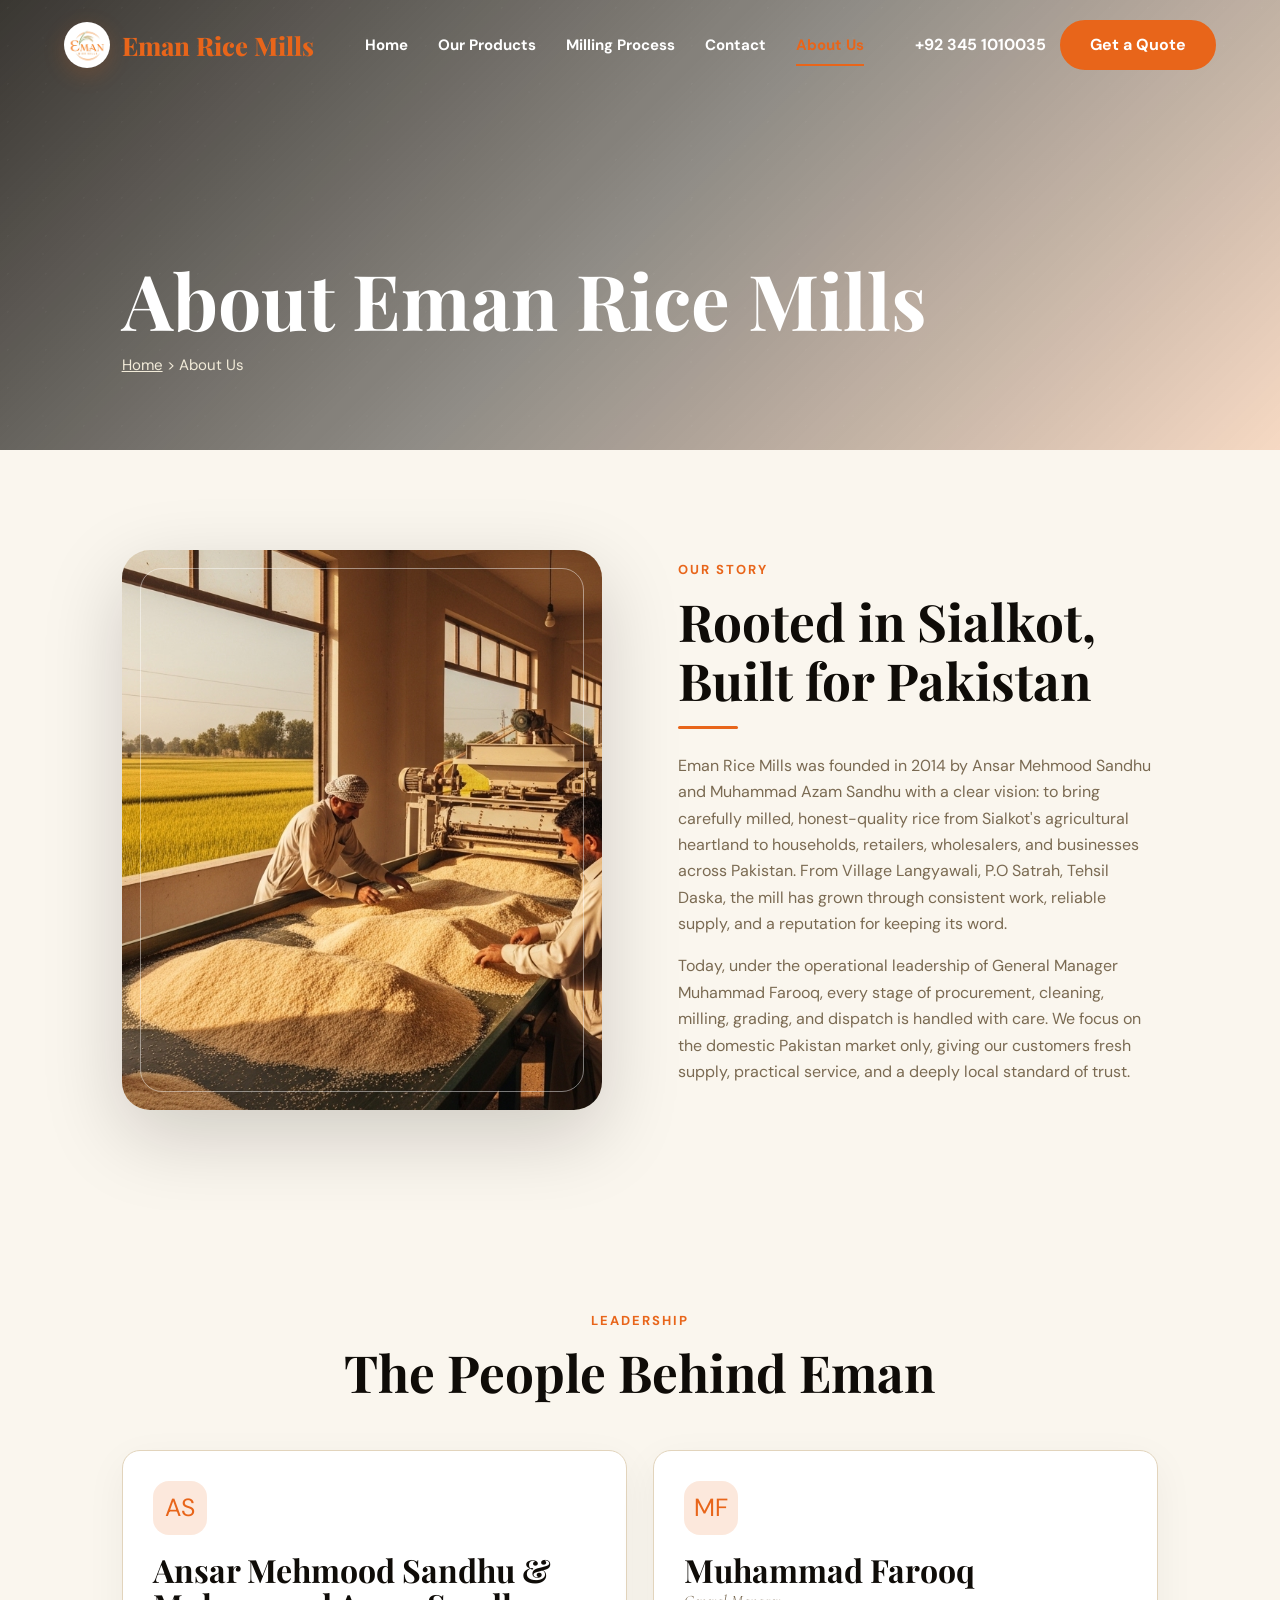
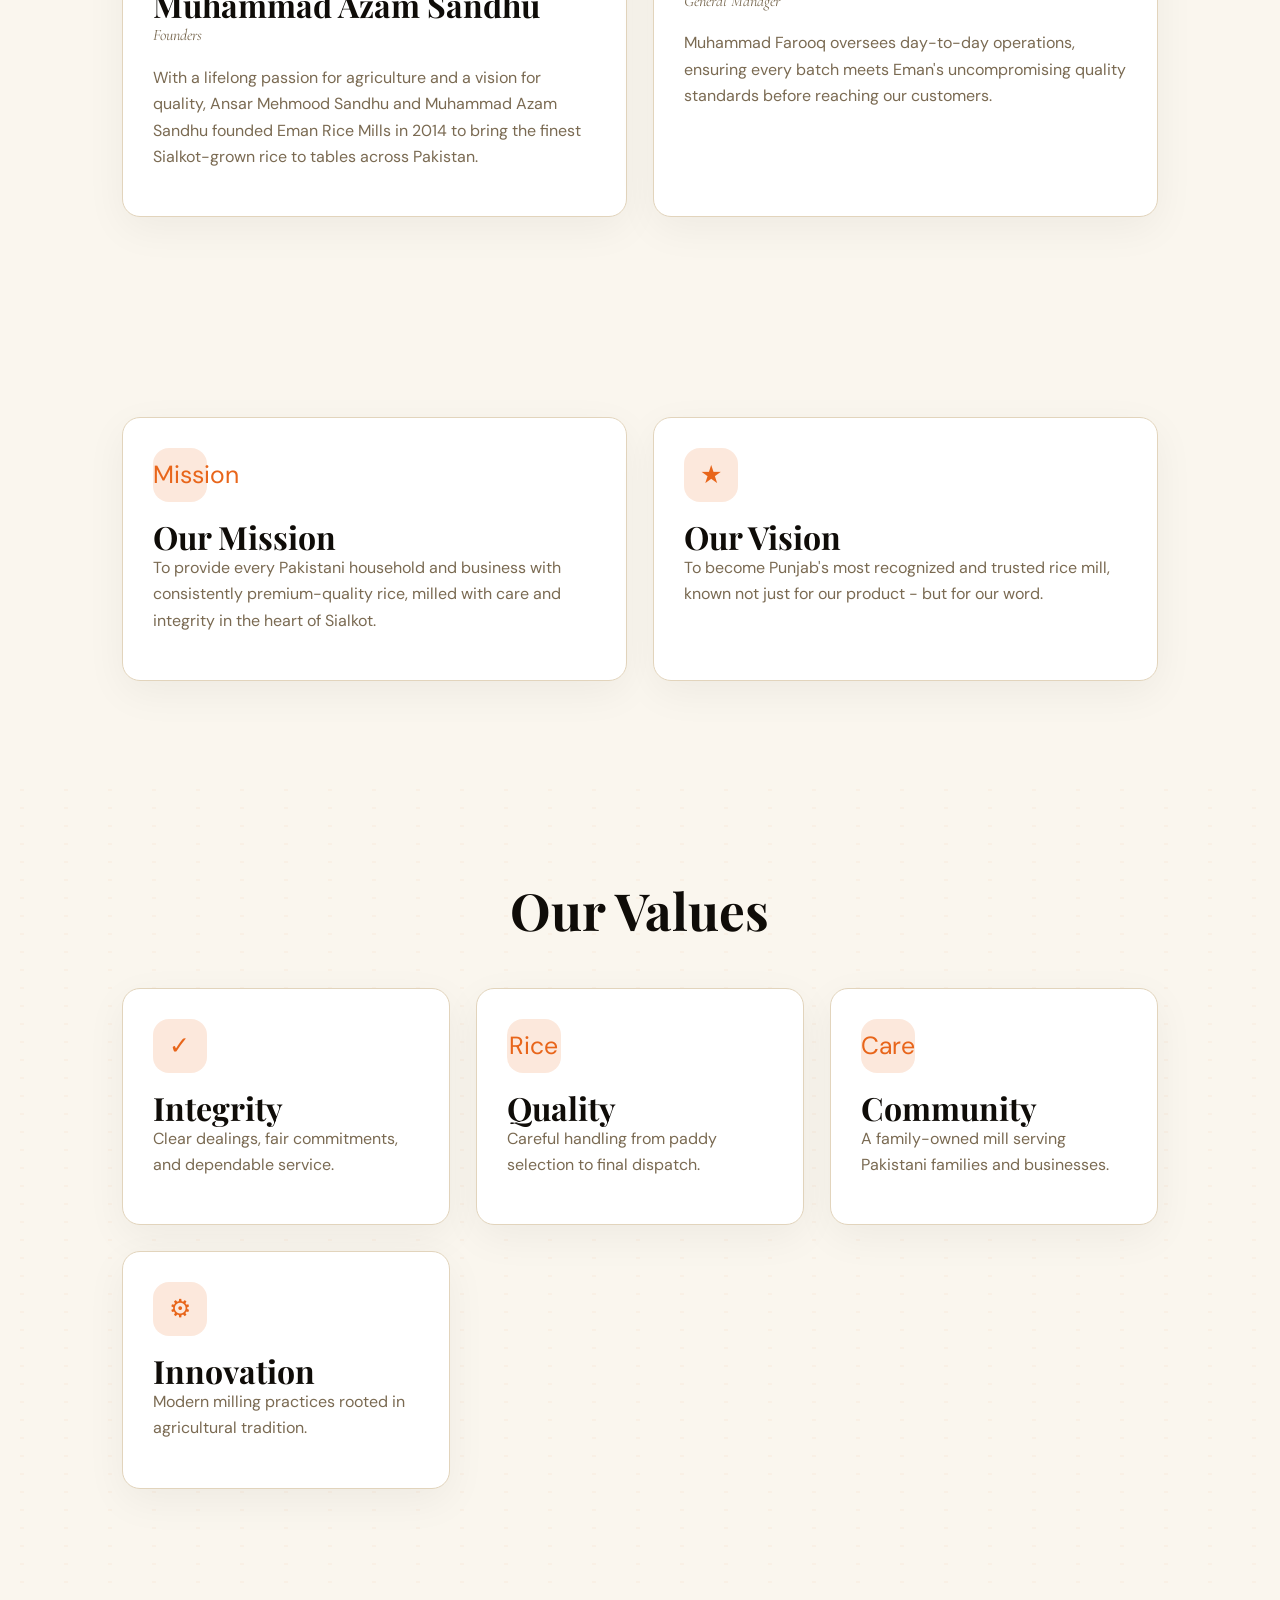
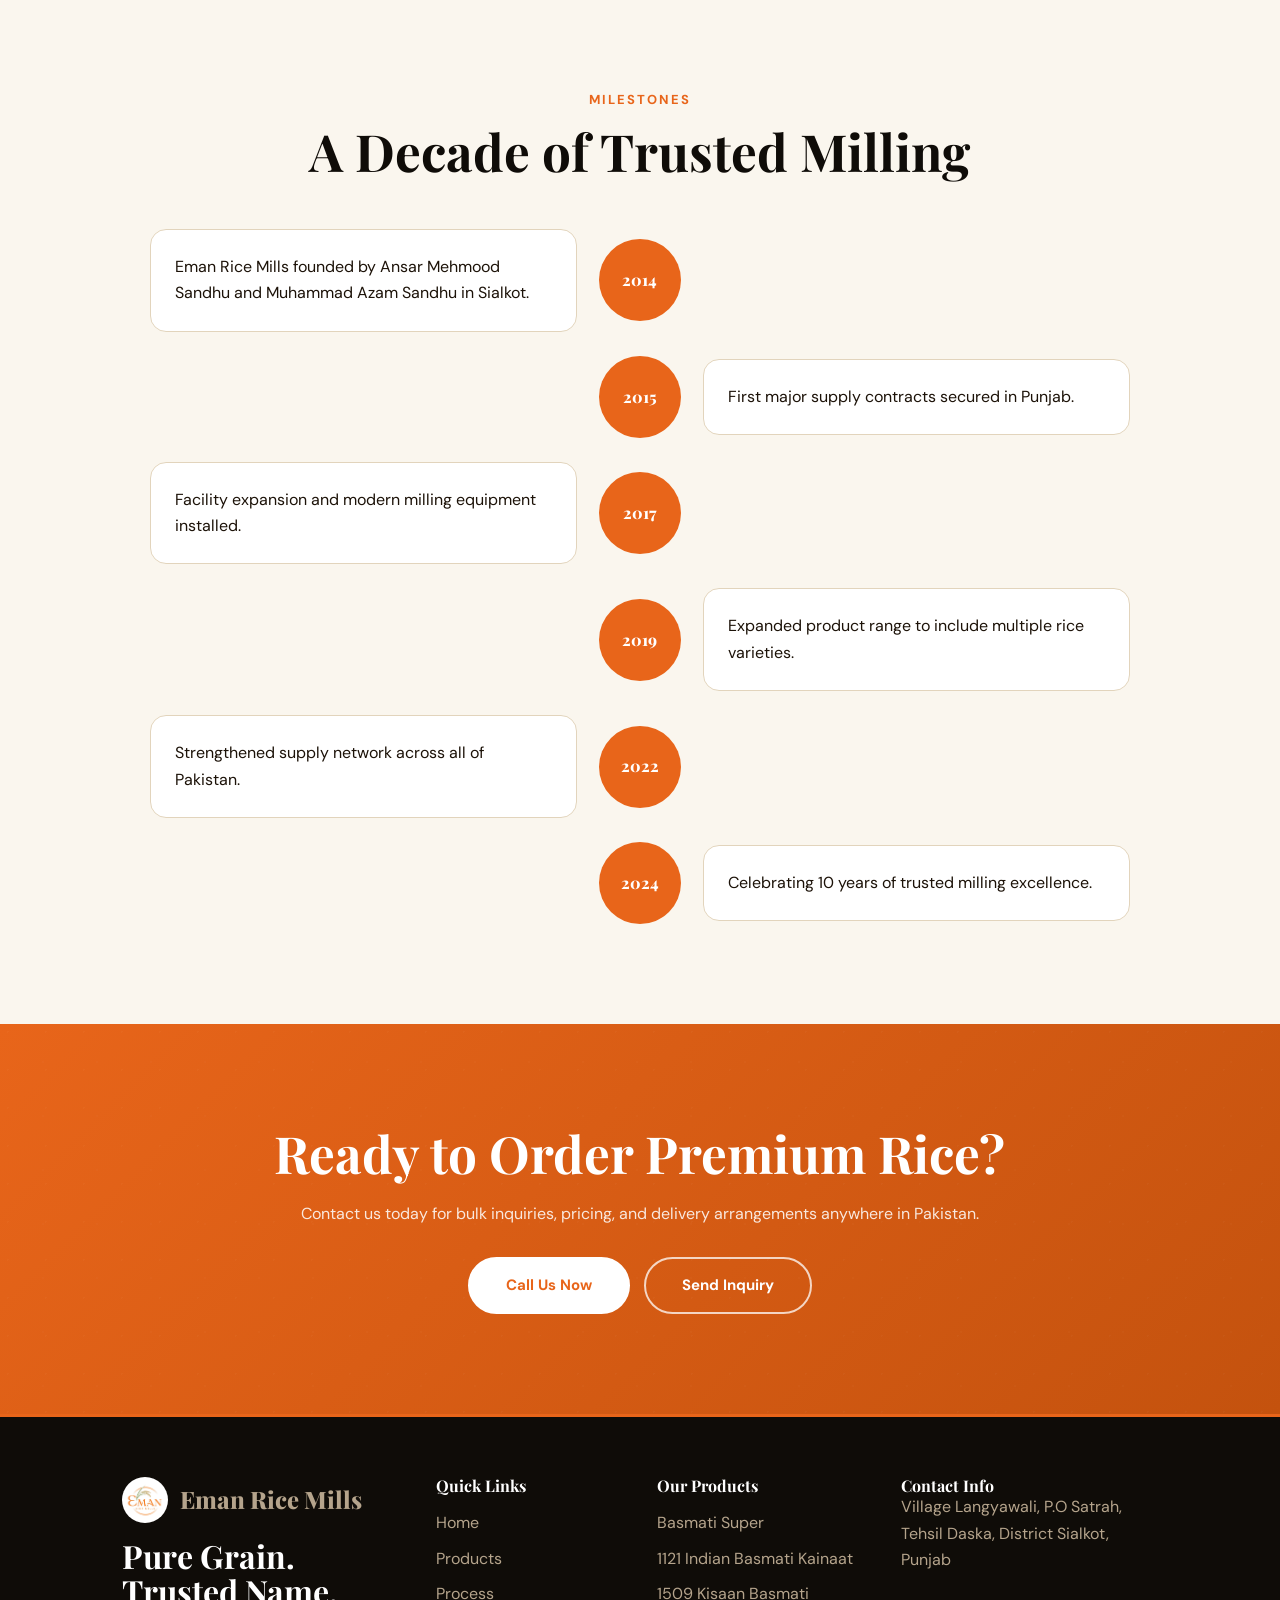
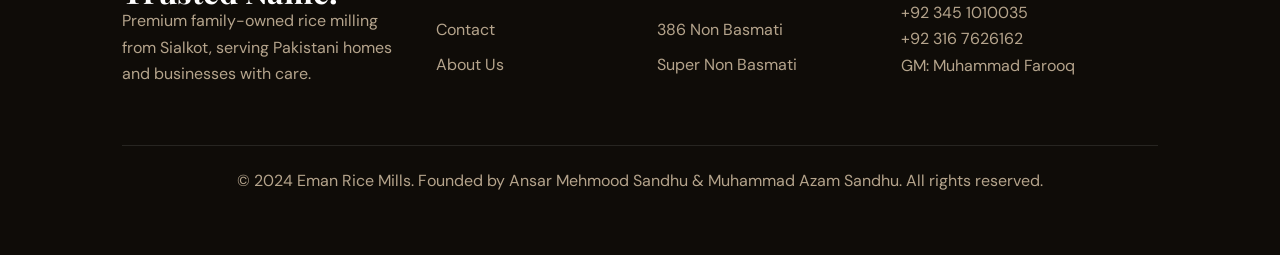
==== commit a306d65a: "updated website" ====
--- a/about.html
+++ b/about.html
@@ -3,7 +3,7 @@
 <head>
   <meta charset="UTF-8">
   <meta name="viewport" content="width=device-width, initial-scale=1.0">
-  <meta name="description" content="Eman Rice Mills - Premium rice milling in Sialkot, Pakistan. Founded 2014 by Ansar Mehmood. Supplying quality rice across Pakistan.">
+  <meta name="description" content="Eman Rice Mills - Premium rice milling in Sialkot, Pakistan. Founded 2014 by Ansar Mehmood Sandhu and Muhammad Azam Sandhu. Supplying quality rice across Pakistan.">
   <meta property="og:title" content="Eman Rice Mills | Pure Grain, Trusted Name">
   <meta property="og:description" content="Learn the story, leadership, values, and mission behind Eman Rice Mills in Sialkot, Pakistan.">
   <title>About Us | Eman Rice Mills</title>
@@ -18,14 +18,14 @@
 
   <main id="main">
     <section class="page-hero" style="--hero-image:url('https://images.unsplash.com/photo-1574323347407-f5e1ad6d020b?w=1600&q=80')"><div class="container reveal"><h1>About Eman Rice Mills</h1><div class="breadcrumb"><a href="index.html">Home</a> &gt; About Us</div></div></section>
-    <section class="section-padding"><div class="container split"><div class="image-frame reveal-left"><img src="assets/about/about-us.jpeg" alt="Eman Rice Mills facility and rice processing operation" loading="lazy"></div><div class="reveal-right"><p class="eyebrow">Our Story</p><h2 class="section-heading">Rooted in Sialkot, Built for Pakistan</h2><div class="divider-orange"></div><p>Eman Rice Mills was founded in 2014 by Ansar Mehmood with a clear vision: to bring carefully milled, honest-quality rice from Sialkot's agricultural heartland to households, retailers, wholesalers, and businesses across Pakistan. From Village Langyawali, P.O Satrah, Tehsil Daska, the mill has grown through consistent work, reliable supply, and a reputation for keeping its word.</p><p>Today, under the operational leadership of General Manager Muhammad Farooq, every stage of procurement, cleaning, milling, grading, and dispatch is handled with care. We focus on the domestic Pakistan market only, giving our customers fresh supply, practical service, and a deeply local standard of trust.</p></div></div></section>
-    <section class="section-padding cream-section"><div class="container"><div class="section-intro reveal"><p class="eyebrow">Leadership</p><h2 class="section-heading">The People Behind Eman</h2></div><div class="leader-grid"><article class="leader-card reveal"><span class="icon">AM</span><h3>Ansar Mehmood</h3><p class="product-tagline">Founder &amp; CEO</p><p>With a lifelong passion for agriculture and a vision for quality, Ansar Mehmood founded Eman Rice Mills in 2014 to bring the finest Sialkot-grown rice to tables across Pakistan.</p></article><article class="leader-card reveal"><span class="icon">MF</span><h3>Muhammad Farooq</h3><p class="product-tagline">General Manager</p><p>Muhammad Farooq oversees day-to-day operations, ensuring every batch meets Eman's uncompromising quality standards before reaching our customers.</p></article></div></div></section>
+    <section class="section-padding"><div class="container split"><div class="image-frame reveal-left"><img src="assets/about/about-us.jpeg" alt="Eman Rice Mills facility and rice processing operation" loading="lazy"></div><div class="reveal-right"><p class="eyebrow">Our Story</p><h2 class="section-heading">Rooted in Sialkot, Built for Pakistan</h2><div class="divider-orange"></div><p>Eman Rice Mills was founded in 2014 by Ansar Mehmood Sandhu and Muhammad Azam Sandhu with a clear vision: to bring carefully milled, honest-quality rice from Sialkot's agricultural heartland to households, retailers, wholesalers, and businesses across Pakistan. From Village Langyawali, P.O Satrah, Tehsil Daska, the mill has grown through consistent work, reliable supply, and a reputation for keeping its word.</p><p>Today, under the operational leadership of General Manager Muhammad Farooq, every stage of procurement, cleaning, milling, grading, and dispatch is handled with care. We focus on the domestic Pakistan market only, giving our customers fresh supply, practical service, and a deeply local standard of trust.</p></div></div></section>
+    <section class="section-padding cream-section"><div class="container"><div class="section-intro reveal"><p class="eyebrow">Leadership</p><h2 class="section-heading">The People Behind Eman</h2></div><div class="leader-grid"><article class="leader-card reveal"><span class="icon">AS</span><h3>Ansar Mehmood Sandhu &amp; Muhammad Azam Sandhu</h3><p class="product-tagline">Founders</p><p>With a lifelong passion for agriculture and a vision for quality, Ansar Mehmood Sandhu and Muhammad Azam Sandhu founded Eman Rice Mills in 2014 to bring the finest Sialkot-grown rice to tables across Pakistan.</p></article><article class="leader-card reveal"><span class="icon">MF</span><h3>Muhammad Farooq</h3><p class="product-tagline">General Manager</p><p>Muhammad Farooq oversees day-to-day operations, ensuring every batch meets Eman's uncompromising quality standards before reaching our customers.</p></article></div></div></section>
     <section class="section-padding"><div class="container values-grid"><article class="mission-card reveal-left"><span class="icon">Mission</span><h3>Our Mission</h3><p>To provide every Pakistani household and business with consistently premium-quality rice, milled with care and integrity in the heart of Sialkot.</p></article><article class="mission-card reveal-right"><span class="icon">&#9733;</span><h3>Our Vision</h3><p>To become Punjab's most recognized and trusted rice mill, known not just for our product - but for our word.</p></article></div></section>
     <section class="section-padding pattern-bg"><div class="container"><div class="section-intro reveal"><h2 class="section-heading">Our Values</h2></div><div class="why-grid"><article class="icon-card reveal"><span class="icon">&#10003;</span><h3>Integrity</h3><p>Clear dealings, fair commitments, and dependable service.</p></article><article class="icon-card reveal"><span class="icon">Rice</span><h3>Quality</h3><p>Careful handling from paddy selection to final dispatch.</p></article><article class="icon-card reveal"><span class="icon">Care</span><h3>Community</h3><p>A family-owned mill serving Pakistani families and businesses.</p></article><article class="icon-card reveal"><span class="icon">&#9881;</span><h3>Innovation</h3><p>Modern milling practices rooted in agricultural tradition.</p></article></div></div></section>
-    <section class="section-padding"><div class="container"><div class="section-intro reveal"><p class="eyebrow">Milestones</p><h2 class="section-heading">A Decade of Trusted Milling</h2></div><div class="timeline-vertical"><div class="timeline-entry reveal"><div class="timeline-card">Eman Rice Mills founded by Ansar Mehmood in Sialkot.</div><div class="timeline-year">2014</div><div></div></div><div class="timeline-entry reveal"><div></div><div class="timeline-year">2015</div><div class="timeline-card">First major supply contracts secured in Punjab.</div></div><div class="timeline-entry reveal"><div class="timeline-card">Facility expansion and modern milling equipment installed.</div><div class="timeline-year">2017</div><div></div></div><div class="timeline-entry reveal"><div></div><div class="timeline-year">2019</div><div class="timeline-card">Expanded product range to include multiple rice varieties.</div></div><div class="timeline-entry reveal"><div class="timeline-card">Strengthened supply network across all of Pakistan.</div><div class="timeline-year">2022</div><div></div></div><div class="timeline-entry reveal"><div></div><div class="timeline-year">2024</div><div class="timeline-card">Celebrating 10 years of trusted milling excellence.</div></div></div></div></section>
+    <section class="section-padding"><div class="container"><div class="section-intro reveal"><p class="eyebrow">Milestones</p><h2 class="section-heading">A Decade of Trusted Milling</h2></div><div class="timeline-vertical"><div class="timeline-entry reveal"><div class="timeline-card">Eman Rice Mills founded by Ansar Mehmood Sandhu and Muhammad Azam Sandhu in Sialkot.</div><div class="timeline-year">2014</div><div></div></div><div class="timeline-entry reveal"><div></div><div class="timeline-year">2015</div><div class="timeline-card">First major supply contracts secured in Punjab.</div></div><div class="timeline-entry reveal"><div class="timeline-card">Facility expansion and modern milling equipment installed.</div><div class="timeline-year">2017</div><div></div></div><div class="timeline-entry reveal"><div></div><div class="timeline-year">2019</div><div class="timeline-card">Expanded product range to include multiple rice varieties.</div></div><div class="timeline-entry reveal"><div class="timeline-card">Strengthened supply network across all of Pakistan.</div><div class="timeline-year">2022</div><div></div></div><div class="timeline-entry reveal"><div></div><div class="timeline-year">2024</div><div class="timeline-card">Celebrating 10 years of trusted milling excellence.</div></div></div></div></section>
     <section class="section-padding cta-banner"><div class="container reveal"><h2 class="section-heading">Ready to Order Premium Rice?</h2><p>Contact us today for bulk inquiries, pricing, and delivery arrangements anywhere in Pakistan.</p><div class="cta-actions"><a class="btn-white" href="tel:+923451010035"> Call Us Now</a><a class="btn-outline-light" href="contact.html"> Send Inquiry</a></div></div></section>
   </main>
-  <footer class="footer section-sm"><div class="container"><div class="footer-grid"><div><a class="footer-logo" href="index.html"><img src="assets/hero/eman-logo.jpeg" alt="Eman Rice Mills logo"> Eman Rice Mills</a><h3>Pure Grain. Trusted Name.</h3><p>Premium family-owned rice milling from Sialkot, serving Pakistani homes and businesses with care.</p></div><div><h4>Quick Links</h4><ul><li><a href="index.html">Home</a></li><li><a href="products.html">Products</a></li><li><a href="process.html">Process</a></li><li><a href="contact.html">Contact</a></li><li><a href="about.html">About Us</a></li></ul></div><div><h4>Our Products</h4><ul><li>Basmati Super</li><li>1121 Indian Basmati Kainaat</li><li>1509 Kisaan Basmati</li><li>386 Non Basmati</li><li>Super Non Basmati</li></ul></div><div><h4>Contact Info</h4><address>Village Langyawali, P.O Satrah, Tehsil Daska, District Sialkot, Punjab<br><br><a href="tel:+923451010035">+92 345 1010035</a><br><a href="tel:+923167626162">+92 316 7626162</a><br>GM: Muhammad Farooq</address></div></div><div class="footer-bottom">&copy; 2024 Eman Rice Mills. Founded by Ansar Mehmood. All rights reserved.</div></div></footer>
+  <footer class="footer section-sm"><div class="container"><div class="footer-grid"><div><a class="footer-logo" href="index.html"><img src="assets/hero/eman-logo.jpeg" alt="Eman Rice Mills logo"> Eman Rice Mills</a><h3>Pure Grain. Trusted Name.</h3><p>Premium family-owned rice milling from Sialkot, serving Pakistani homes and businesses with care.</p></div><div><h4>Quick Links</h4><ul><li><a href="index.html">Home</a></li><li><a href="products.html">Products</a></li><li><a href="process.html">Process</a></li><li><a href="contact.html">Contact</a></li><li><a href="about.html">About Us</a></li></ul></div><div><h4>Our Products</h4><ul><li>Basmati Super</li><li>1121 Indian Basmati Kainaat</li><li>1509 Kisaan Basmati</li><li>386 Non Basmati</li><li>Super Non Basmati</li></ul></div><div><h4>Contact Info</h4><address>Village Langyawali, P.O Satrah, Tehsil Daska, District Sialkot, Punjab<br><br><a href="tel:+923451010035">+92 345 1010035</a><br><a href="tel:+923167626162">+92 316 7626162</a><br>GM: Muhammad Farooq</address></div></div><div class="footer-bottom">&copy; 2024 Eman Rice Mills. Founded by Ansar Mehmood Sandhu & Muhammad Azam Sandhu. All rights reserved.</div></div></footer>
   <script src="js/main.js"></script>
 </body>
 </html>
--- a/css/style.css
+++ b/css/style.css
@@ -258,6 +258,7 @@
   min-height: 560px;
   overflow: hidden;
   border-radius: 28px;
+  background: var(--color-cream-2);
   box-shadow: var(--shadow-deep);
 }
 
@@ -337,6 +338,82 @@
   background: var(--color-cream-2);
 }
 
+.product-variant-images {
+  display: grid;
+  grid-template-columns: repeat(2, minmax(0, 1fr));
+  gap: 10px;
+  padding: 12px;
+  background: linear-gradient(135deg, #fff, var(--color-cream));
+}
+
+.product-variant-images figure {
+  display: grid;
+  gap: 8px;
+  margin: 0;
+  text-align: center;
+}
+
+.product-variant-images img {
+  width: 100%;
+  height: 220px;
+  object-fit: contain;
+  transition: transform 0.6s ease;
+}
+
+.product-variant-images figcaption {
+  color: var(--color-primary-dark);
+  font-size: 0.78rem;
+  font-weight: 700;
+  letter-spacing: 0.08em;
+  text-transform: uppercase;
+}
+
+.product-variant-toggle {
+  display: grid;
+  gap: 14px;
+  padding: 16px;
+  background: linear-gradient(135deg, #fff, var(--color-cream));
+  text-align: center;
+}
+
+.product-variant-toggle img {
+  width: 100%;
+  height: 260px;
+  object-fit: contain;
+  transition: opacity 0.2s ease, transform 0.45s ease;
+}
+
+.variant-controls {
+  display: inline-flex;
+  justify-content: center;
+  gap: 8px;
+  padding: 5px;
+  margin: 0 auto;
+  border: 1px solid var(--color-border);
+  border-radius: 999px;
+  background: white;
+}
+
+.variant-btn {
+  min-height: 38px;
+  border: 0;
+  border-radius: 999px;
+  padding: 8px 16px;
+  background: transparent;
+  color: var(--color-text-muted);
+  cursor: pointer;
+  font: 700 0.82rem var(--font-body);
+  letter-spacing: 0.08em;
+  text-transform: uppercase;
+  transition: background 0.2s ease, color 0.2s ease, transform 0.2s ease;
+}
+
+.variant-btn.active,
+.variant-btn:hover {
+  background: var(--color-primary);
+  color: white;
+}
+
 .product-image img {
   width: 100%;
   height: 100%;
@@ -345,6 +422,8 @@
 }
 
 .product-card:hover .product-image img,
+.product-card:hover .product-variant-images img,
+.product-card:hover .product-variant-toggle img,
 .process-step:hover img {
   transform: scale(1.05);
 }
@@ -793,10 +872,68 @@
 }
 
 @media (max-width: 1023px) {
+  .hero-bg {
+    inset: 0;
+    background-size: cover, contain;
+    background-position: center, center center;
+    background-repeat: no-repeat;
+    transform: none !important;
+  }
+
+  .page-hero {
+    background-size: contain !important;
+    background-position: center bottom !important;
+    background-repeat: no-repeat !important;
+    background-color: var(--color-dark) !important;
+  }
+
   .split,
   .contact-layout,
   .process-step {
     grid-template-columns: 1fr;
+  }
+
+  .image-frame {
+    min-height: 0;
+  }
+
+  .image-frame img {
+    width: 100%;
+    height: auto;
+    min-height: 0;
+    object-fit: contain;
+  }
+
+  .product-image,
+  .process-photo {
+    background: var(--color-cream-2);
+  }
+
+  .product-image img {
+    object-fit: contain;
+    padding: 10px;
+  }
+
+  .product-variant-images img {
+    height: 190px;
+    object-fit: contain;
+  }
+
+  .product-variant-toggle img {
+    height: 220px;
+  }
+
+  .process-photo img {
+    height: auto;
+    aspect-ratio: auto;
+    object-fit: contain;
+  }
+
+  .product-card:hover .product-image img,
+  .product-card:hover .product-variant-images img,
+  .product-card:hover .product-variant-toggle img,
+  .process-step:hover img {
+    transform: none;
   }
 
   .product-grid,
@@ -825,9 +962,35 @@
 
 @media (max-width: 767px) {
   .hero {
-    min-height: 100svh;
-    padding: 128px 5% 72px;
+    min-height: auto;
+    padding: 128px 5% 56px;
     text-align: center;
+  }
+
+  .hero-bg {
+    position: relative;
+    inset: auto;
+    z-index: 0;
+    width: calc(100% + 10%);
+    min-height: 42vh;
+    margin: -18px -5% 28px;
+    order: -1;
+    background-image: url("../assets/hero/hero-image.jpeg") !important;
+    background-size: contain !important;
+    background-position: center center !important;
+    background-repeat: no-repeat !important;
+    background-color: var(--color-dark);
+    border-bottom: 1px solid rgba(255, 255, 255, 0.16);
+  }
+
+  .hero-content {
+    position: relative;
+    z-index: 1;
+  }
+
+  .hero {
+    display: flex;
+    flex-direction: column;
   }
 
   .hero-content {
@@ -864,6 +1027,27 @@
     grid-template-columns: 1fr;
   }
 
+  .product-variant-images {
+    gap: 8px;
+    padding: 10px;
+  }
+
+  .product-variant-images img {
+    height: 170px;
+  }
+
+  .product-variant-toggle img {
+    height: 230px;
+  }
+
+  .variant-controls {
+    width: 100%;
+  }
+
+  .variant-btn {
+    flex: 1;
+  }
+
   .stat:not(:last-child)::after {
     top: auto;
     right: 20%;
@@ -874,7 +1058,7 @@
   }
 
   .image-frame {
-    min-height: 380px;
+    min-height: 0;
   }
 
   .section-intro {
--- a/css/components.css
+++ b/css/components.css
@@ -361,8 +361,8 @@
     position: fixed;
     right: 0;
     left: auto;
-    z-index: 999;
-    width: min(420px, 100%);
+    z-index: 1001;
+    width: 100%;
     background: rgba(250, 246, 238, 0.98);
     transform: translateX(105%);
     transition: transform 0.38s ease;
@@ -372,10 +372,11 @@
     top: 0;
     bottom: 0;
     flex-direction: column;
-    justify-content: center;
+    justify-content: flex-start;
     align-items: center;
-    gap: 24px;
-    padding: 110px 32px 170px;
+    gap: 18px;
+    overflow-y: auto;
+    padding: 108px 32px 190px;
   }
 
   .nav-links a {
@@ -387,7 +388,7 @@
 
   .nav-actions {
     right: 0;
-    bottom: 74px;
+    bottom: 34px;
     display: grid;
     place-items: center;
     gap: 16px;
@@ -404,6 +405,11 @@
     transform: translateX(0);
   }
 
+  .menu-toggle {
+    position: relative;
+    z-index: 1002;
+  }
+
   .nav-links.open a {
     animation: slideNav 0.45s ease forwards;
     animation-delay: calc(var(--nav-delay, 0) * 0.08s + 0.18s);
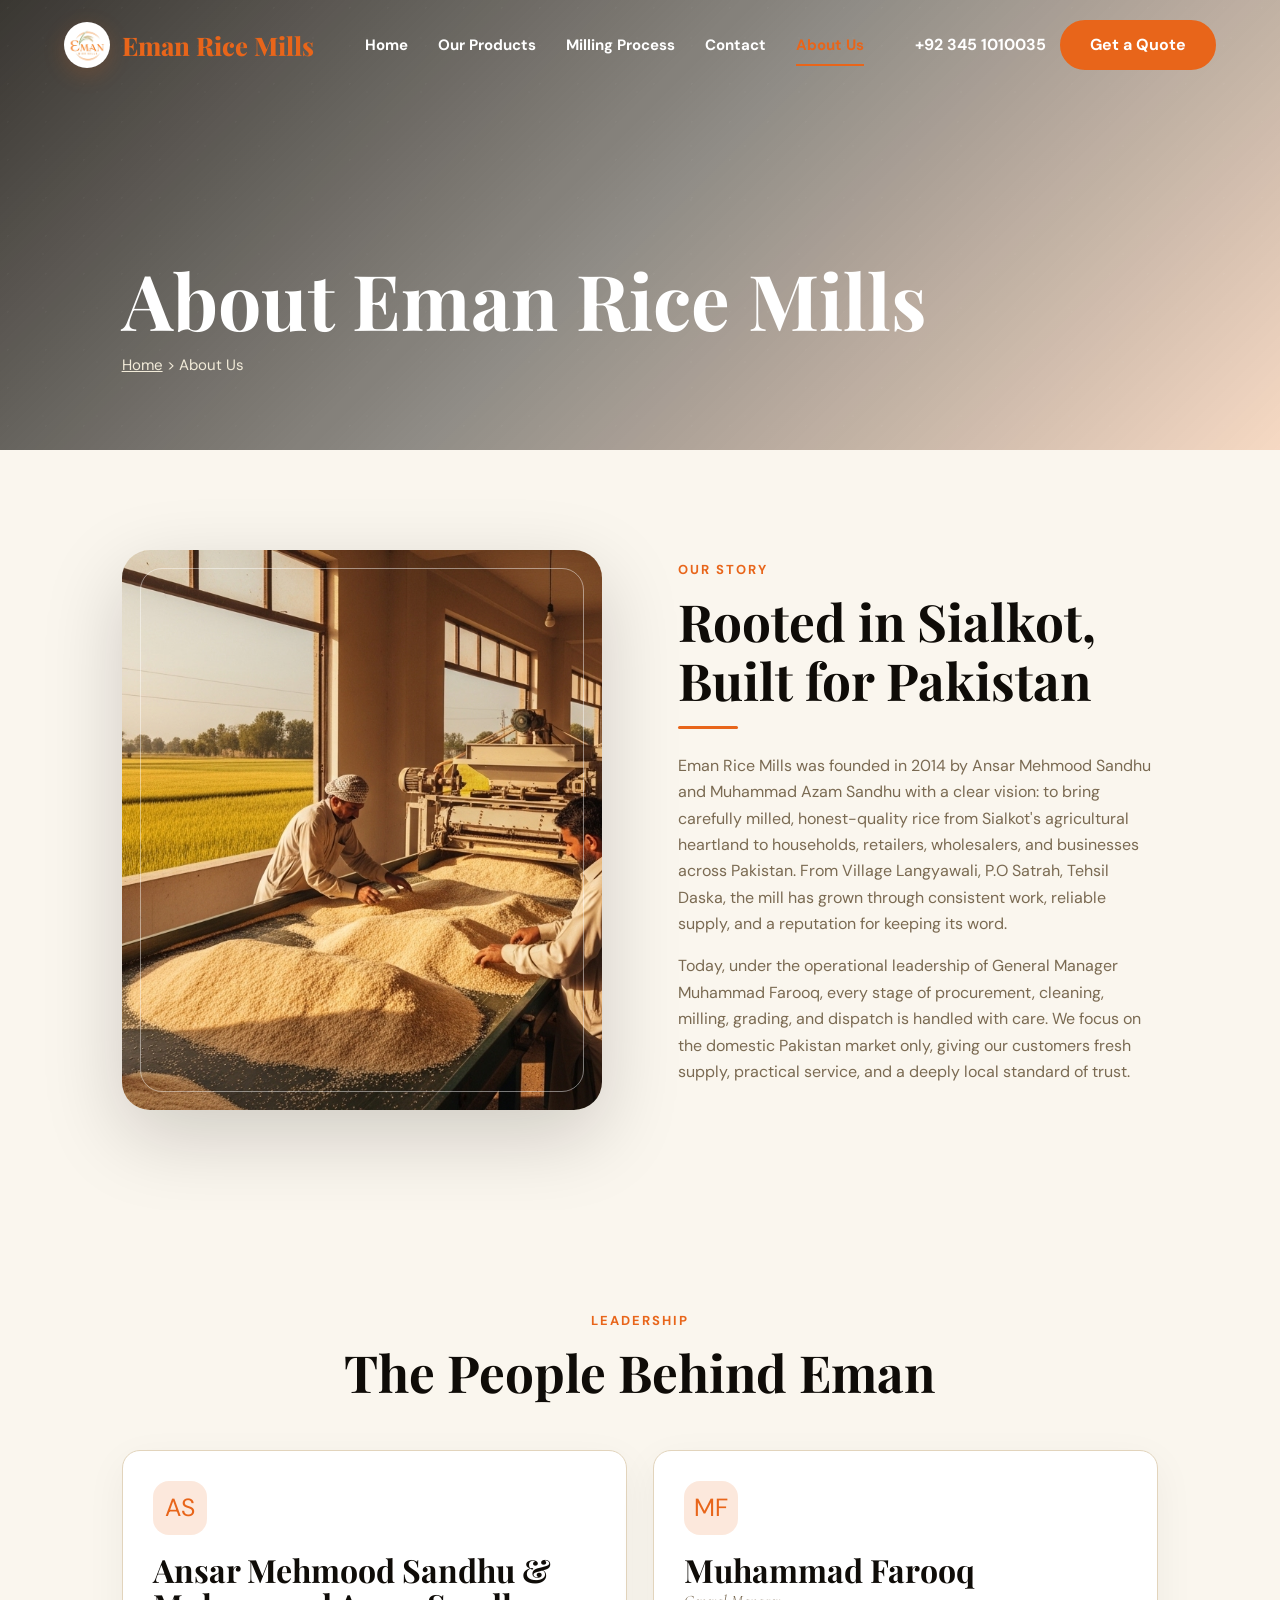
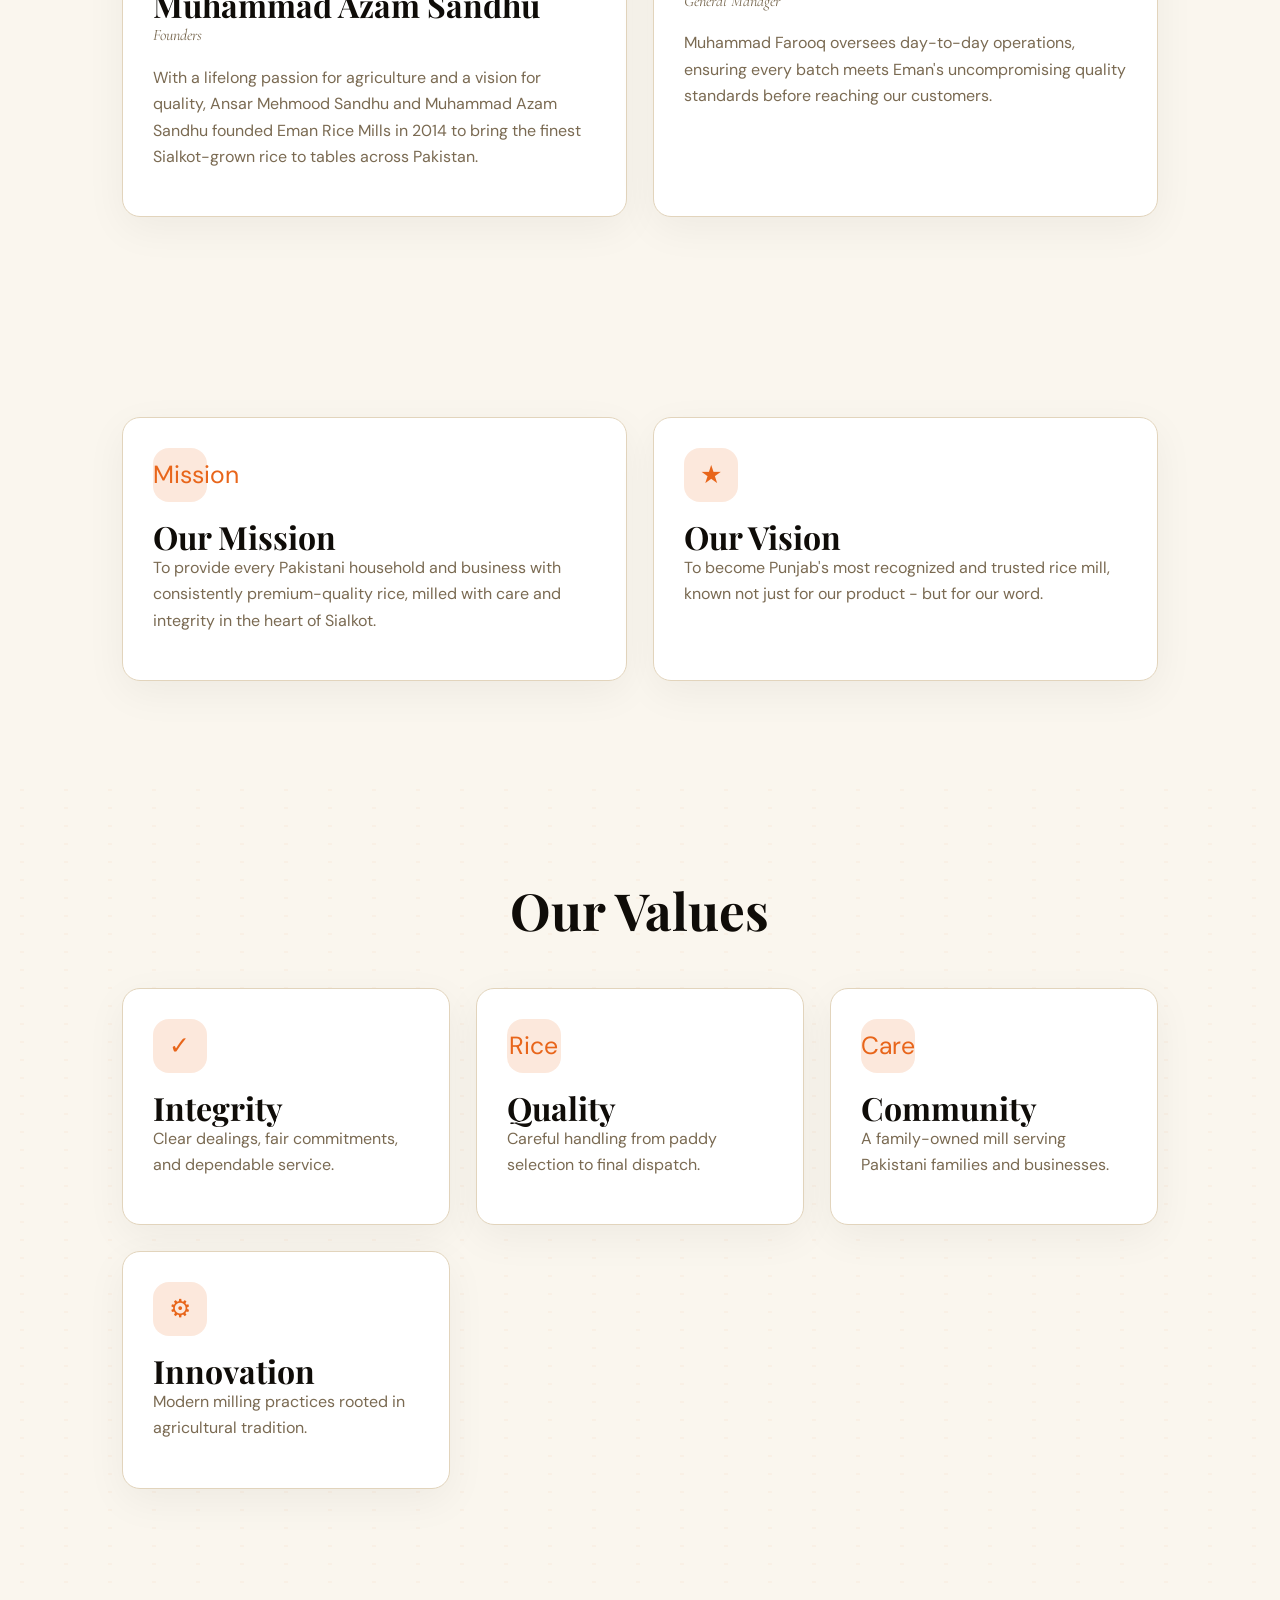
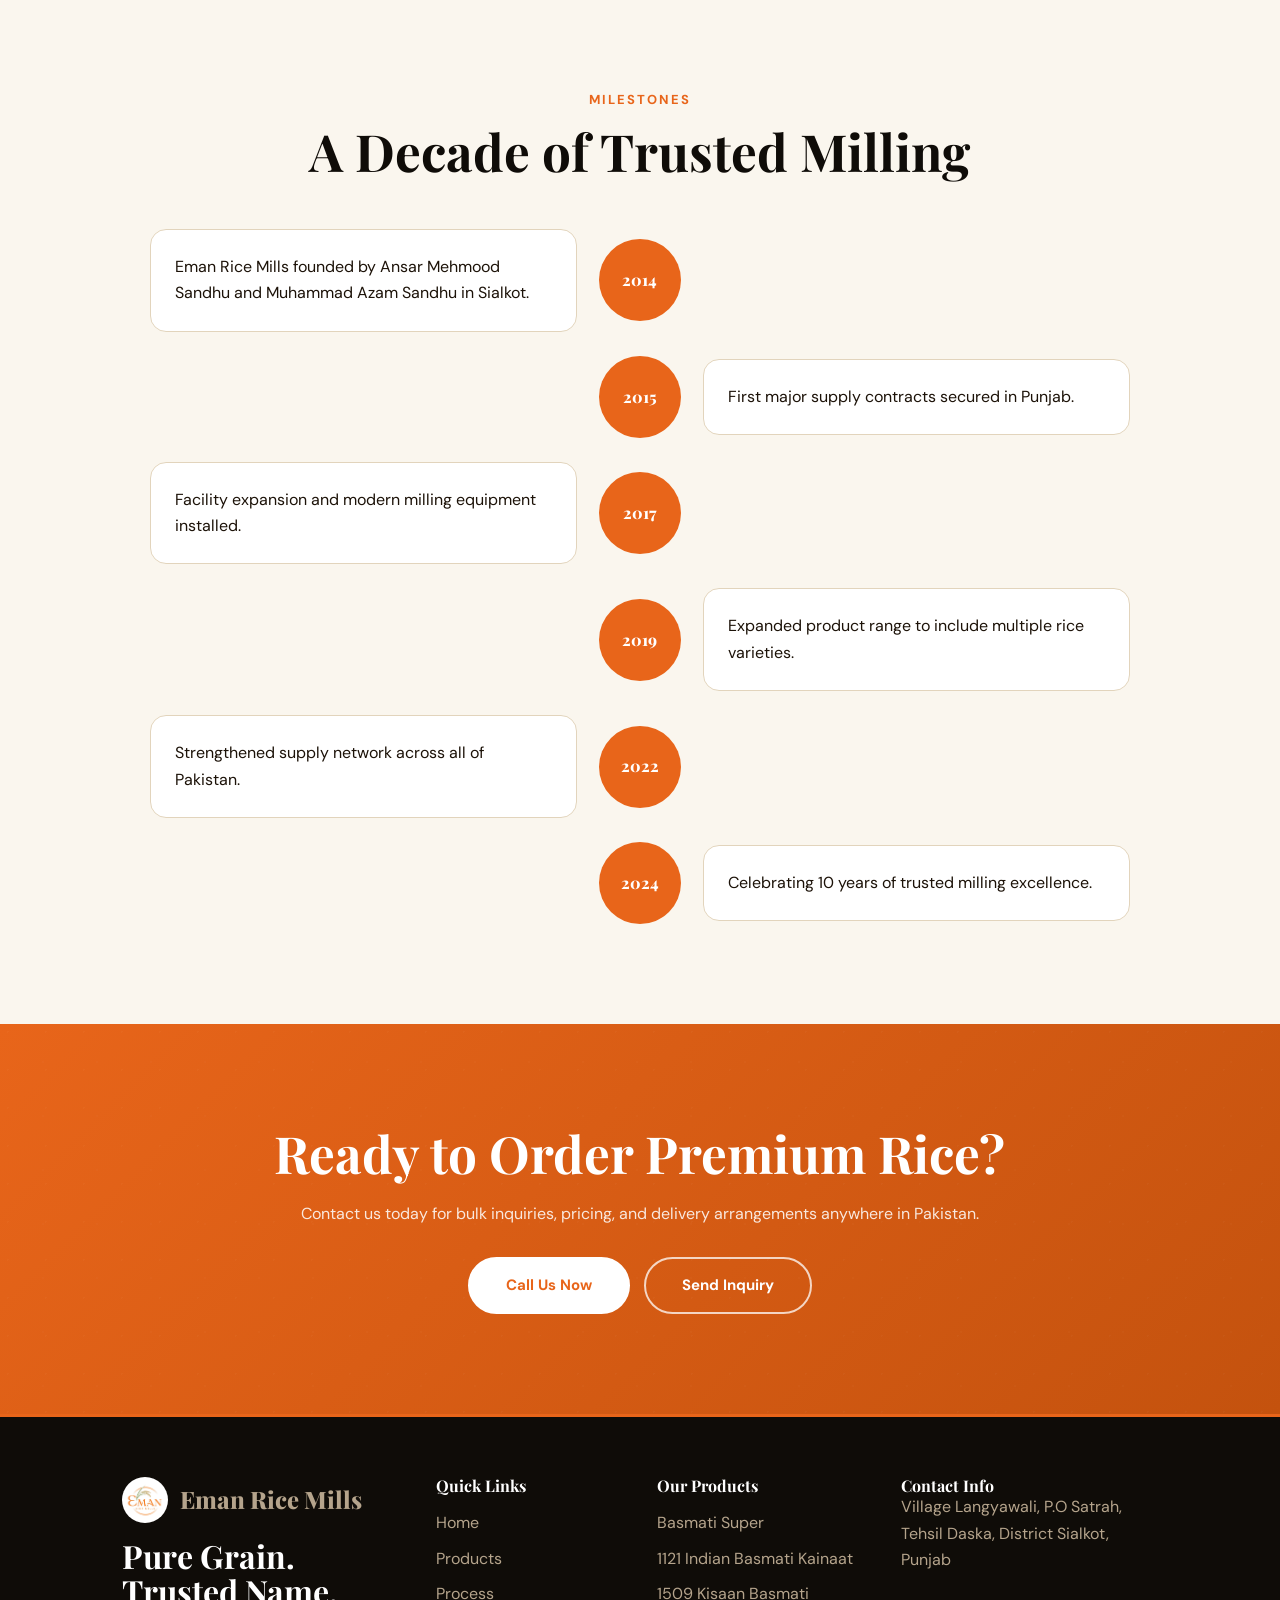
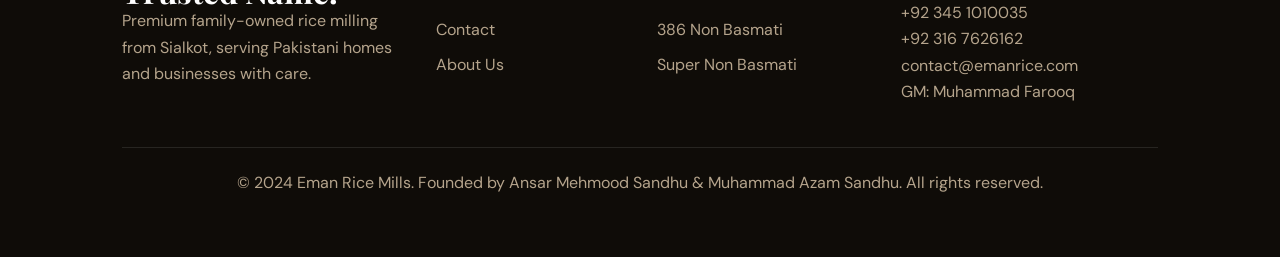
==== commit c1793481: "Updated contact email" ====
--- a/about.html
+++ b/about.html
@@ -25,7 +25,7 @@
     <section class="section-padding"><div class="container"><div class="section-intro reveal"><p class="eyebrow">Milestones</p><h2 class="section-heading">A Decade of Trusted Milling</h2></div><div class="timeline-vertical"><div class="timeline-entry reveal"><div class="timeline-card">Eman Rice Mills founded by Ansar Mehmood Sandhu and Muhammad Azam Sandhu in Sialkot.</div><div class="timeline-year">2014</div><div></div></div><div class="timeline-entry reveal"><div></div><div class="timeline-year">2015</div><div class="timeline-card">First major supply contracts secured in Punjab.</div></div><div class="timeline-entry reveal"><div class="timeline-card">Facility expansion and modern milling equipment installed.</div><div class="timeline-year">2017</div><div></div></div><div class="timeline-entry reveal"><div></div><div class="timeline-year">2019</div><div class="timeline-card">Expanded product range to include multiple rice varieties.</div></div><div class="timeline-entry reveal"><div class="timeline-card">Strengthened supply network across all of Pakistan.</div><div class="timeline-year">2022</div><div></div></div><div class="timeline-entry reveal"><div></div><div class="timeline-year">2024</div><div class="timeline-card">Celebrating 10 years of trusted milling excellence.</div></div></div></div></section>
     <section class="section-padding cta-banner"><div class="container reveal"><h2 class="section-heading">Ready to Order Premium Rice?</h2><p>Contact us today for bulk inquiries, pricing, and delivery arrangements anywhere in Pakistan.</p><div class="cta-actions"><a class="btn-white" href="tel:+923451010035"> Call Us Now</a><a class="btn-outline-light" href="contact.html"> Send Inquiry</a></div></div></section>
   </main>
-  <footer class="footer section-sm"><div class="container"><div class="footer-grid"><div><a class="footer-logo" href="index.html"><img src="assets/hero/eman-logo.jpeg" alt="Eman Rice Mills logo"> Eman Rice Mills</a><h3>Pure Grain. Trusted Name.</h3><p>Premium family-owned rice milling from Sialkot, serving Pakistani homes and businesses with care.</p></div><div><h4>Quick Links</h4><ul><li><a href="index.html">Home</a></li><li><a href="products.html">Products</a></li><li><a href="process.html">Process</a></li><li><a href="contact.html">Contact</a></li><li><a href="about.html">About Us</a></li></ul></div><div><h4>Our Products</h4><ul><li>Basmati Super</li><li>1121 Indian Basmati Kainaat</li><li>1509 Kisaan Basmati</li><li>386 Non Basmati</li><li>Super Non Basmati</li></ul></div><div><h4>Contact Info</h4><address>Village Langyawali, P.O Satrah, Tehsil Daska, District Sialkot, Punjab<br><br><a href="tel:+923451010035">+92 345 1010035</a><br><a href="tel:+923167626162">+92 316 7626162</a><br>GM: Muhammad Farooq</address></div></div><div class="footer-bottom">&copy; 2024 Eman Rice Mills. Founded by Ansar Mehmood Sandhu & Muhammad Azam Sandhu. All rights reserved.</div></div></footer>
+  <footer class="footer section-sm"><div class="container"><div class="footer-grid"><div><a class="footer-logo" href="index.html"><img src="assets/hero/eman-logo.jpeg" alt="Eman Rice Mills logo"> Eman Rice Mills</a><h3>Pure Grain. Trusted Name.</h3><p>Premium family-owned rice milling from Sialkot, serving Pakistani homes and businesses with care.</p></div><div><h4>Quick Links</h4><ul><li><a href="index.html">Home</a></li><li><a href="products.html">Products</a></li><li><a href="process.html">Process</a></li><li><a href="contact.html">Contact</a></li><li><a href="about.html">About Us</a></li></ul></div><div><h4>Our Products</h4><ul><li>Basmati Super</li><li>1121 Indian Basmati Kainaat</li><li>1509 Kisaan Basmati</li><li>386 Non Basmati</li><li>Super Non Basmati</li></ul></div><div><h4>Contact Info</h4><address>Village Langyawali, P.O Satrah, Tehsil Daska, District Sialkot, Punjab<br><br><a href="tel:+923451010035">+92 345 1010035</a><br><a href="tel:+923167626162">+92 316 7626162</a><br><a href="mailto:contact@emanrice.com">contact@emanrice.com</a><br>GM: Muhammad Farooq</address></div></div><div class="footer-bottom">&copy; 2024 Eman Rice Mills. Founded by Ansar Mehmood Sandhu & Muhammad Azam Sandhu. All rights reserved.</div></div></footer>
   <script src="js/main.js"></script>
 </body>
 </html>
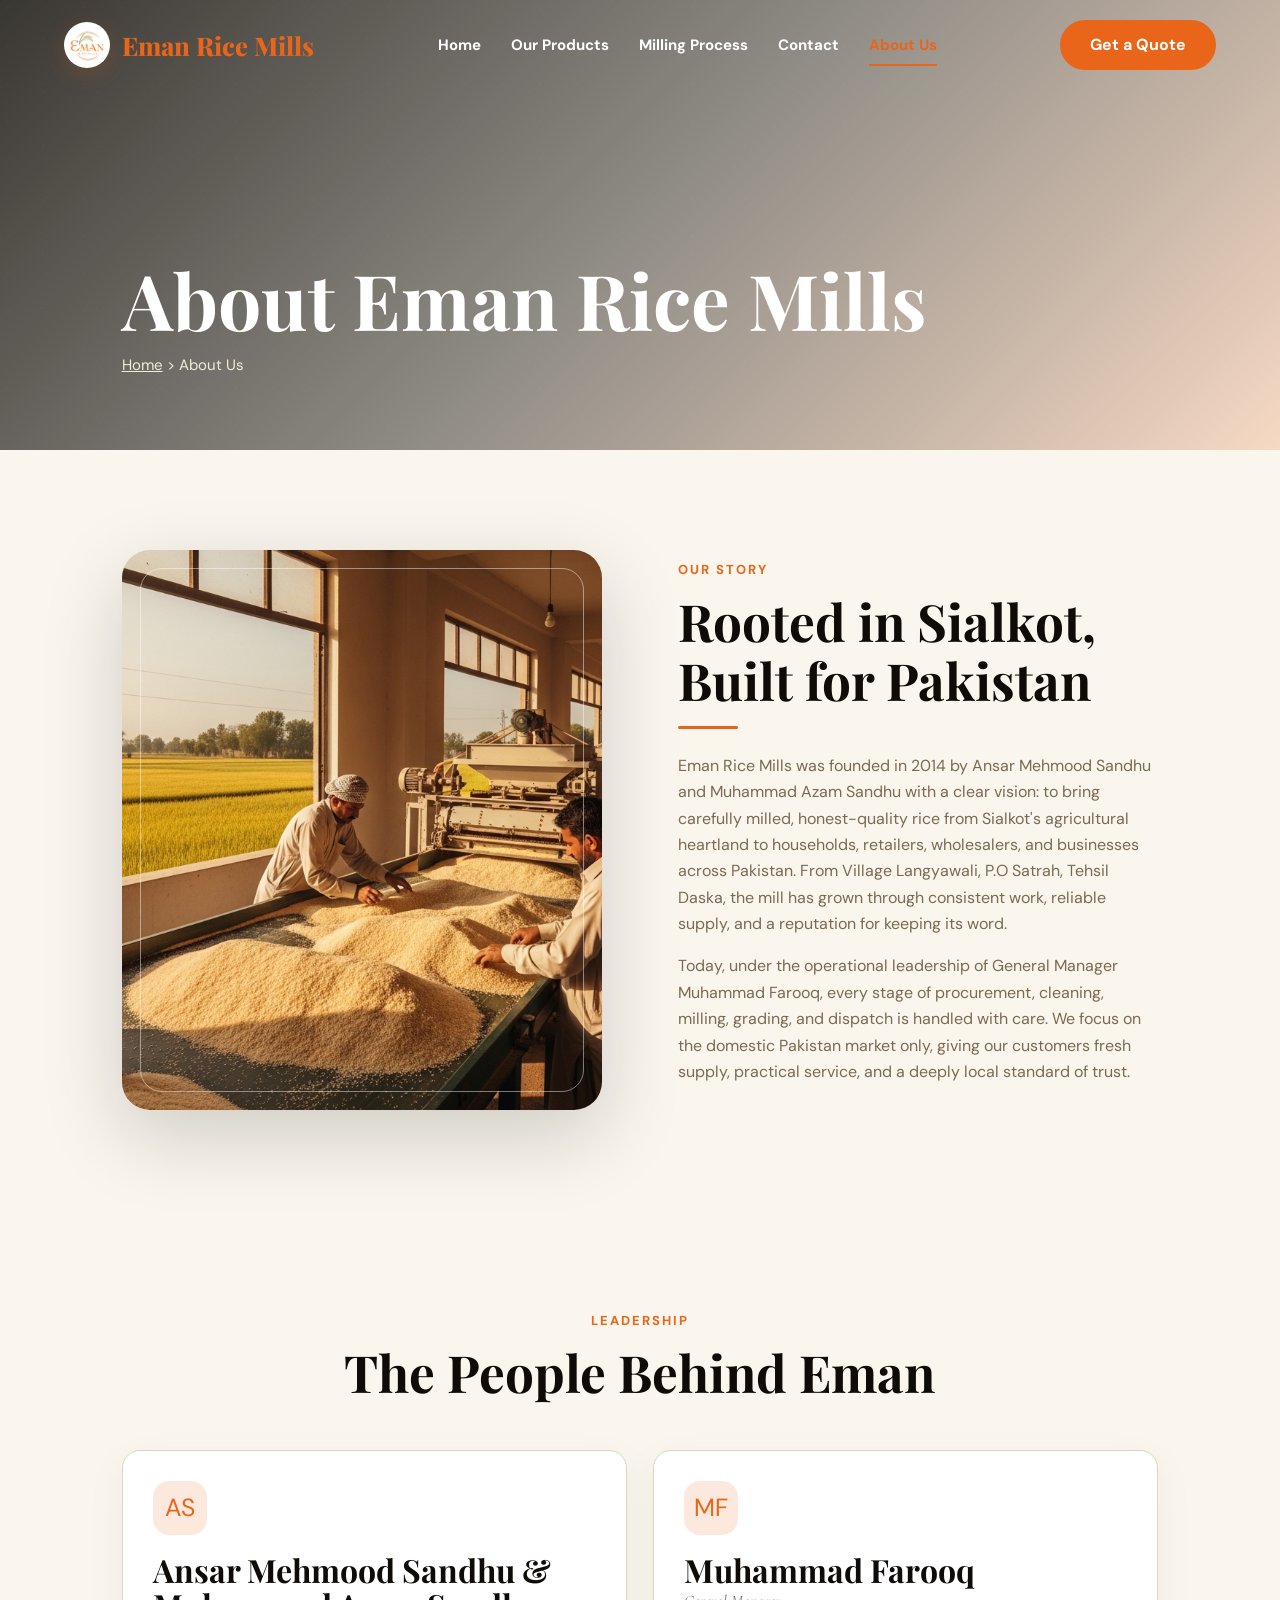
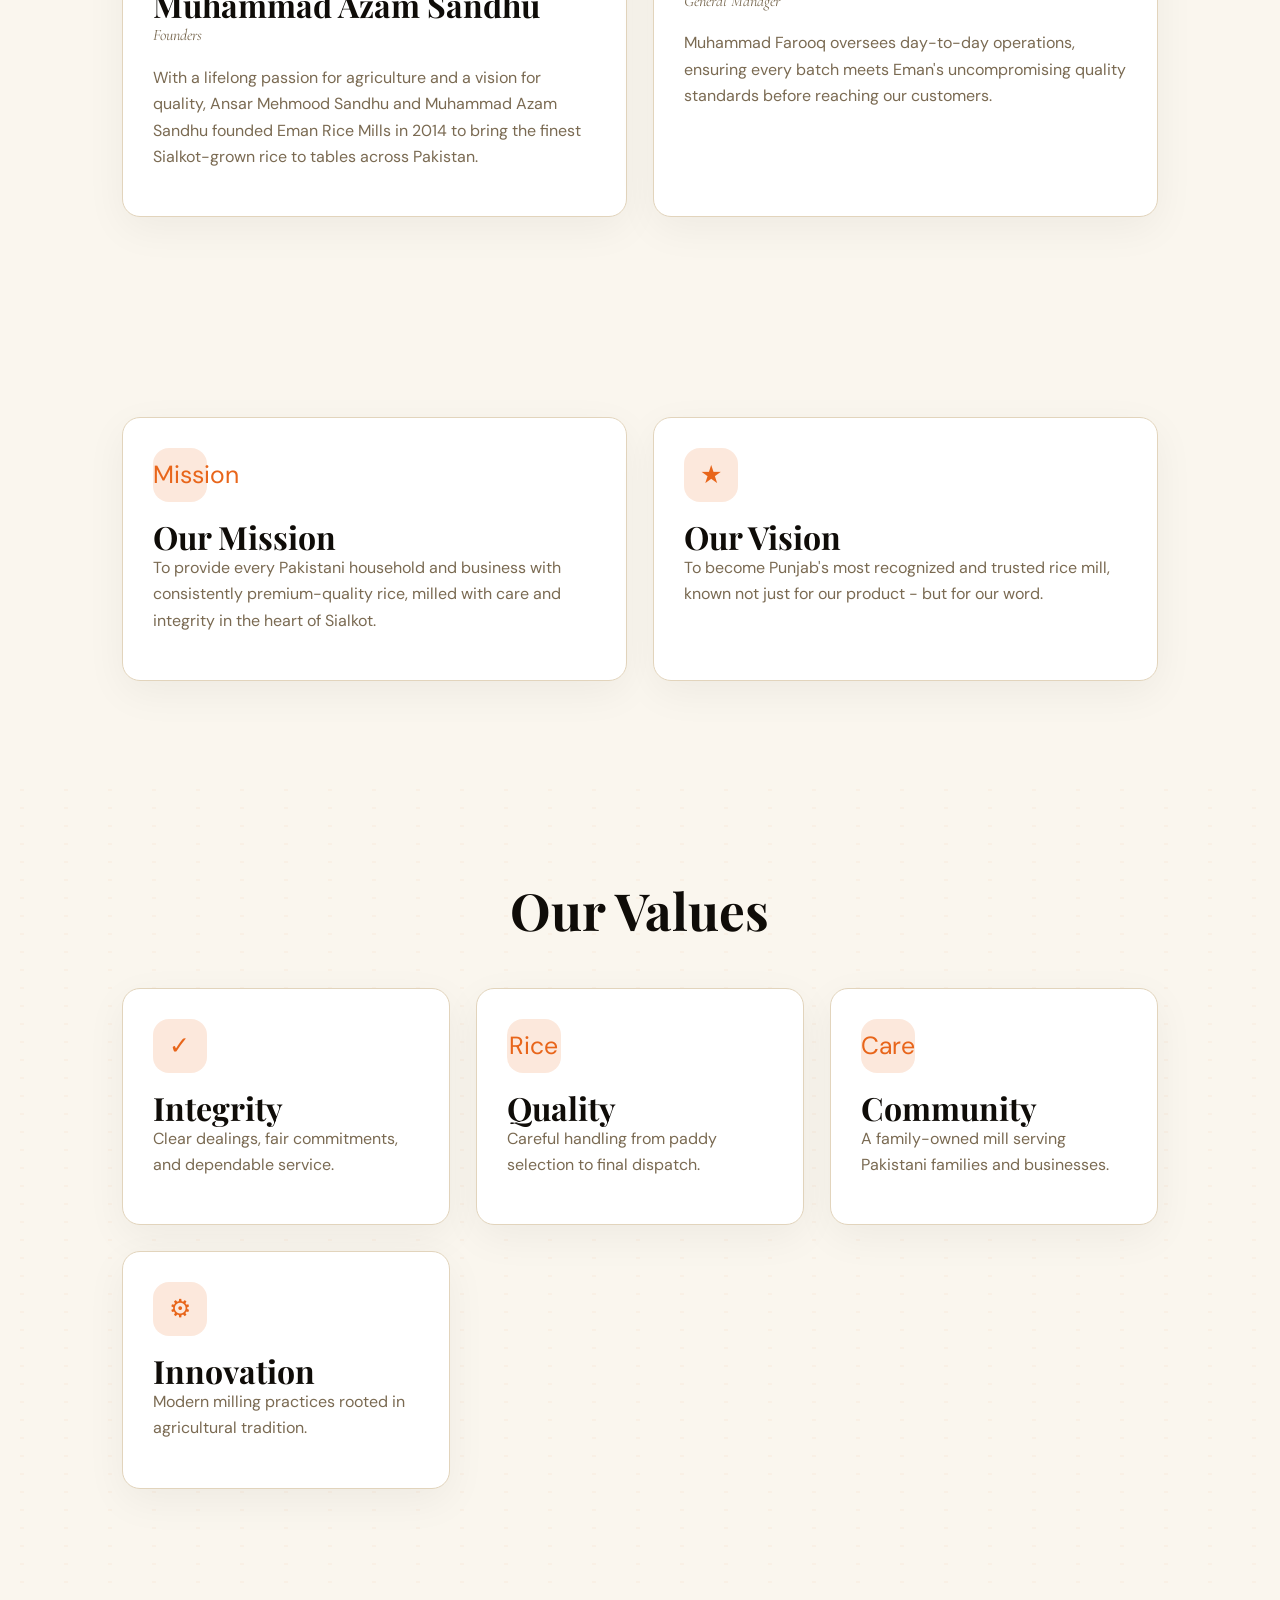
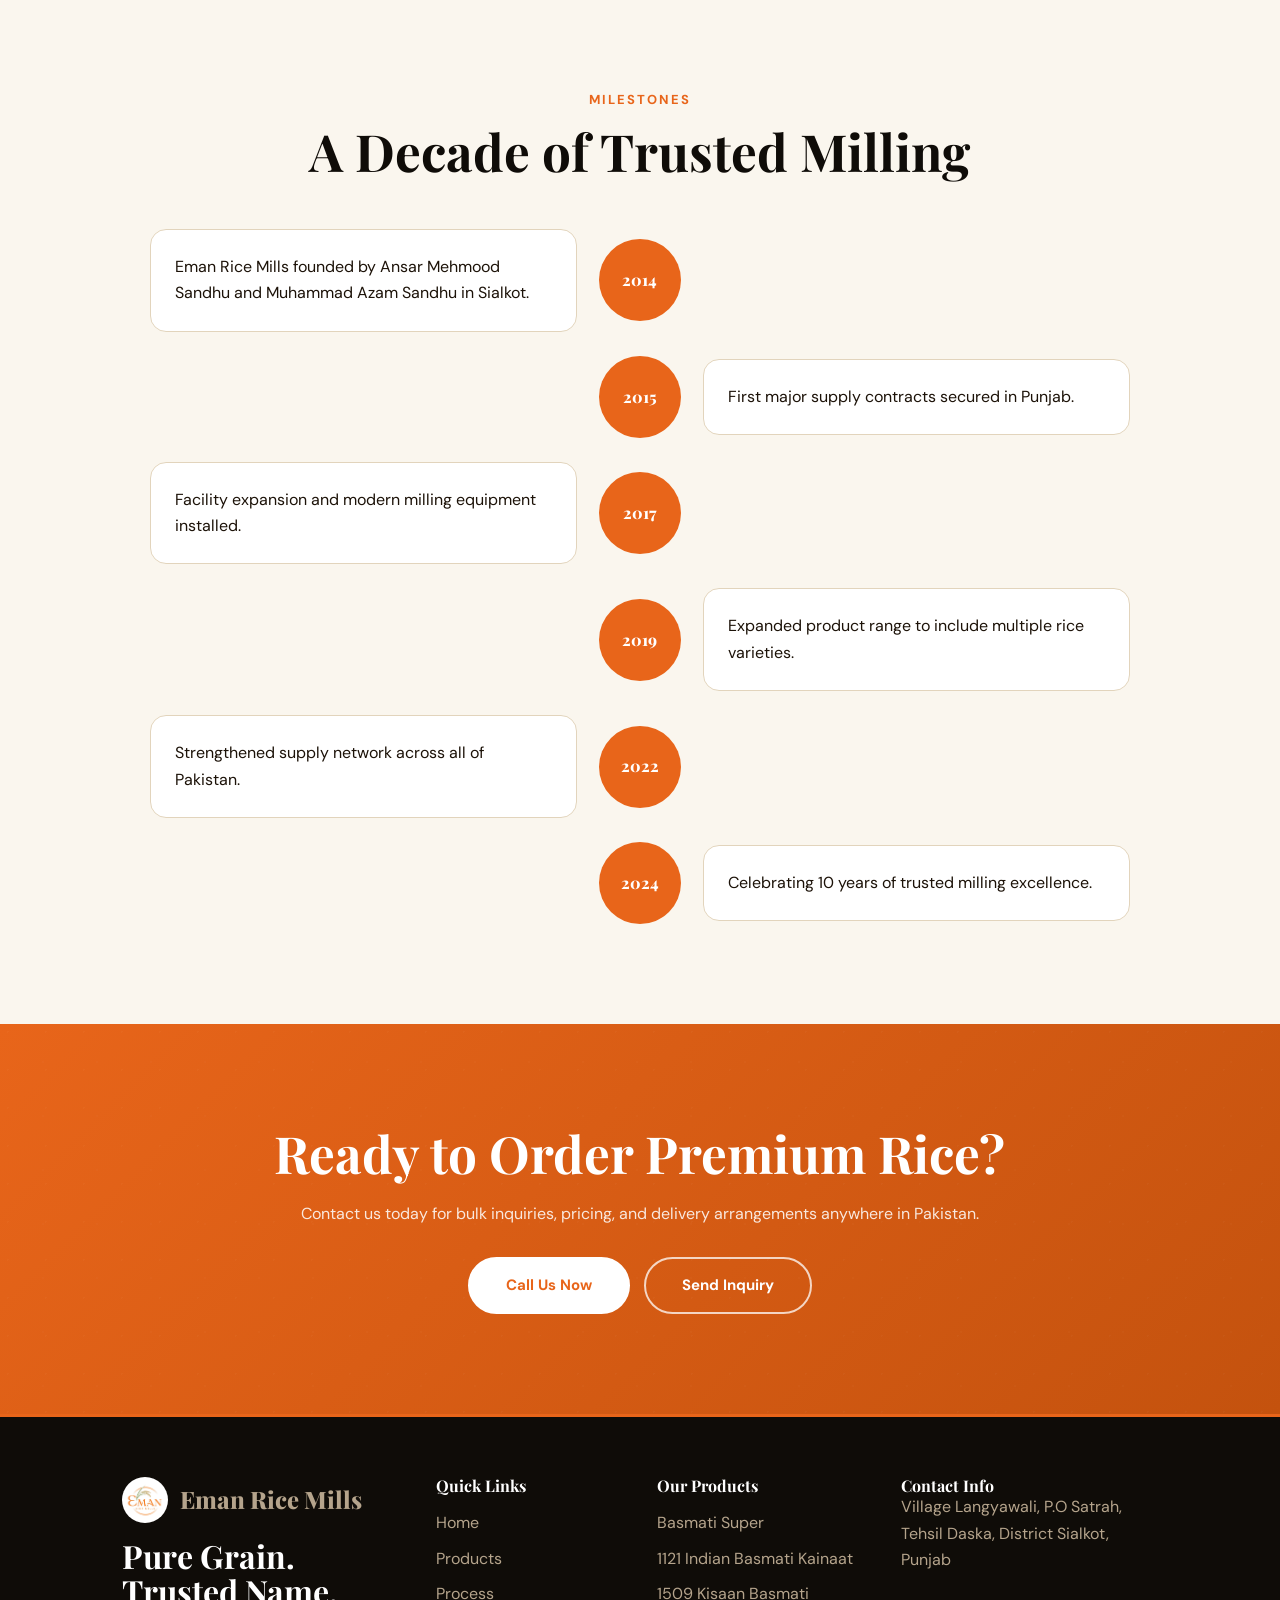
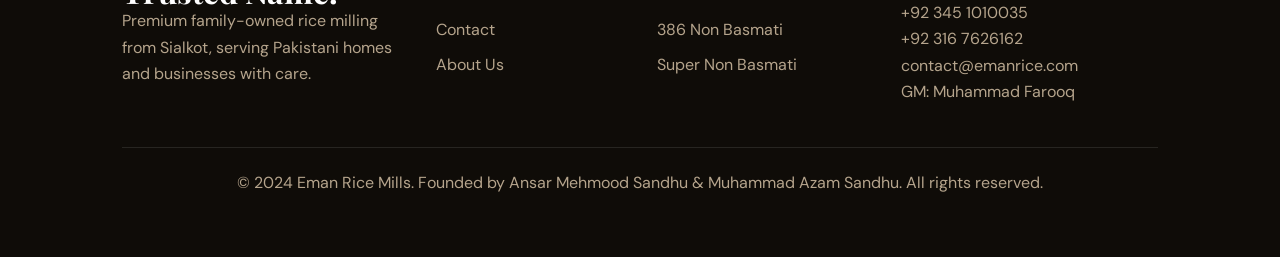
==== commit b1b8e569: "Removed contact number from navbar" ====
--- a/about.html
+++ b/about.html
@@ -14,7 +14,7 @@
 </head>
 <body>
   <a class="skip-link" href="#main">Skip to content</a>
-  <header class="navbar" aria-label="Primary navigation"><div class="nav-inner"><a class="nav-logo" href="index.html" aria-label="Eman Rice Mills home"><img src="assets/hero/eman-logo.jpeg" alt="Eman Rice Mills logo"> Eman Rice Mills</a><nav class="nav-links" aria-label="Main menu"><a href="index.html">Home</a><a href="products.html">Our Products</a><a href="process.html">Milling Process</a><a href="contact.html">Contact</a><a class="active" href="about.html">About Us</a></nav><div class="nav-actions"><a class="nav-phone" href="tel:+923451010035"> +92 345 1010035</a><a class="nav-cta" href="contact.html">Get a Quote</a></div><button class="menu-toggle" type="button" aria-label="Open navigation menu" aria-expanded="false"><span></span><span></span><span></span></button></div></header>
+  <header class="navbar" aria-label="Primary navigation"><div class="nav-inner"><a class="nav-logo" href="index.html" aria-label="Eman Rice Mills home"><img src="assets/hero/eman-logo.jpeg" alt="Eman Rice Mills logo"> Eman Rice Mills</a><nav class="nav-links" aria-label="Main menu"><a href="index.html">Home</a><a href="products.html">Our Products</a><a href="process.html">Milling Process</a><a href="contact.html">Contact</a><a class="active" href="about.html">About Us</a></nav><div class="nav-actions"><a class="nav-cta" href="contact.html">Get a Quote</a></div><button class="menu-toggle" type="button" aria-label="Open navigation menu" aria-expanded="false"><span></span><span></span><span></span></button></div></header>
 
   <main id="main">
     <section class="page-hero" style="--hero-image:url('https://images.unsplash.com/photo-1574323347407-f5e1ad6d020b?w=1600&q=80')"><div class="container reveal"><h1>About Eman Rice Mills</h1><div class="breadcrumb"><a href="index.html">Home</a> &gt; About Us</div></div></section>
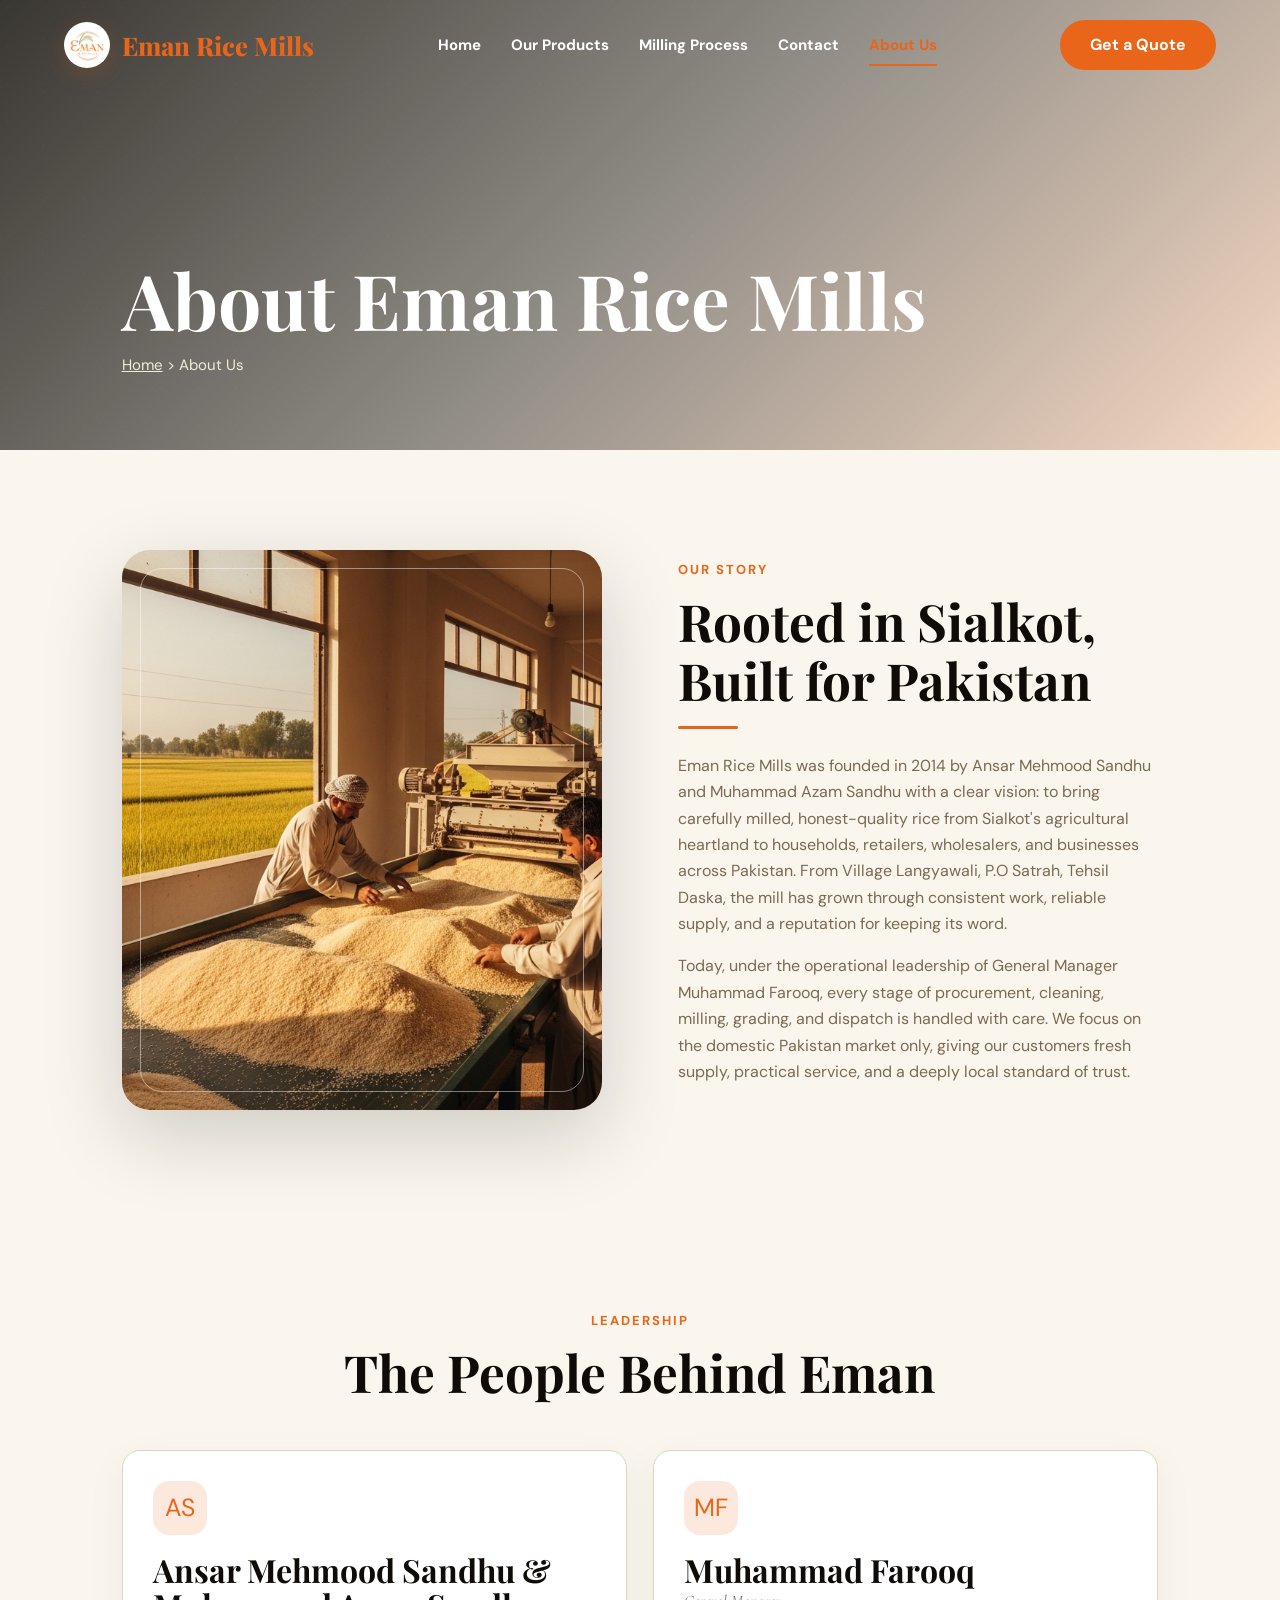
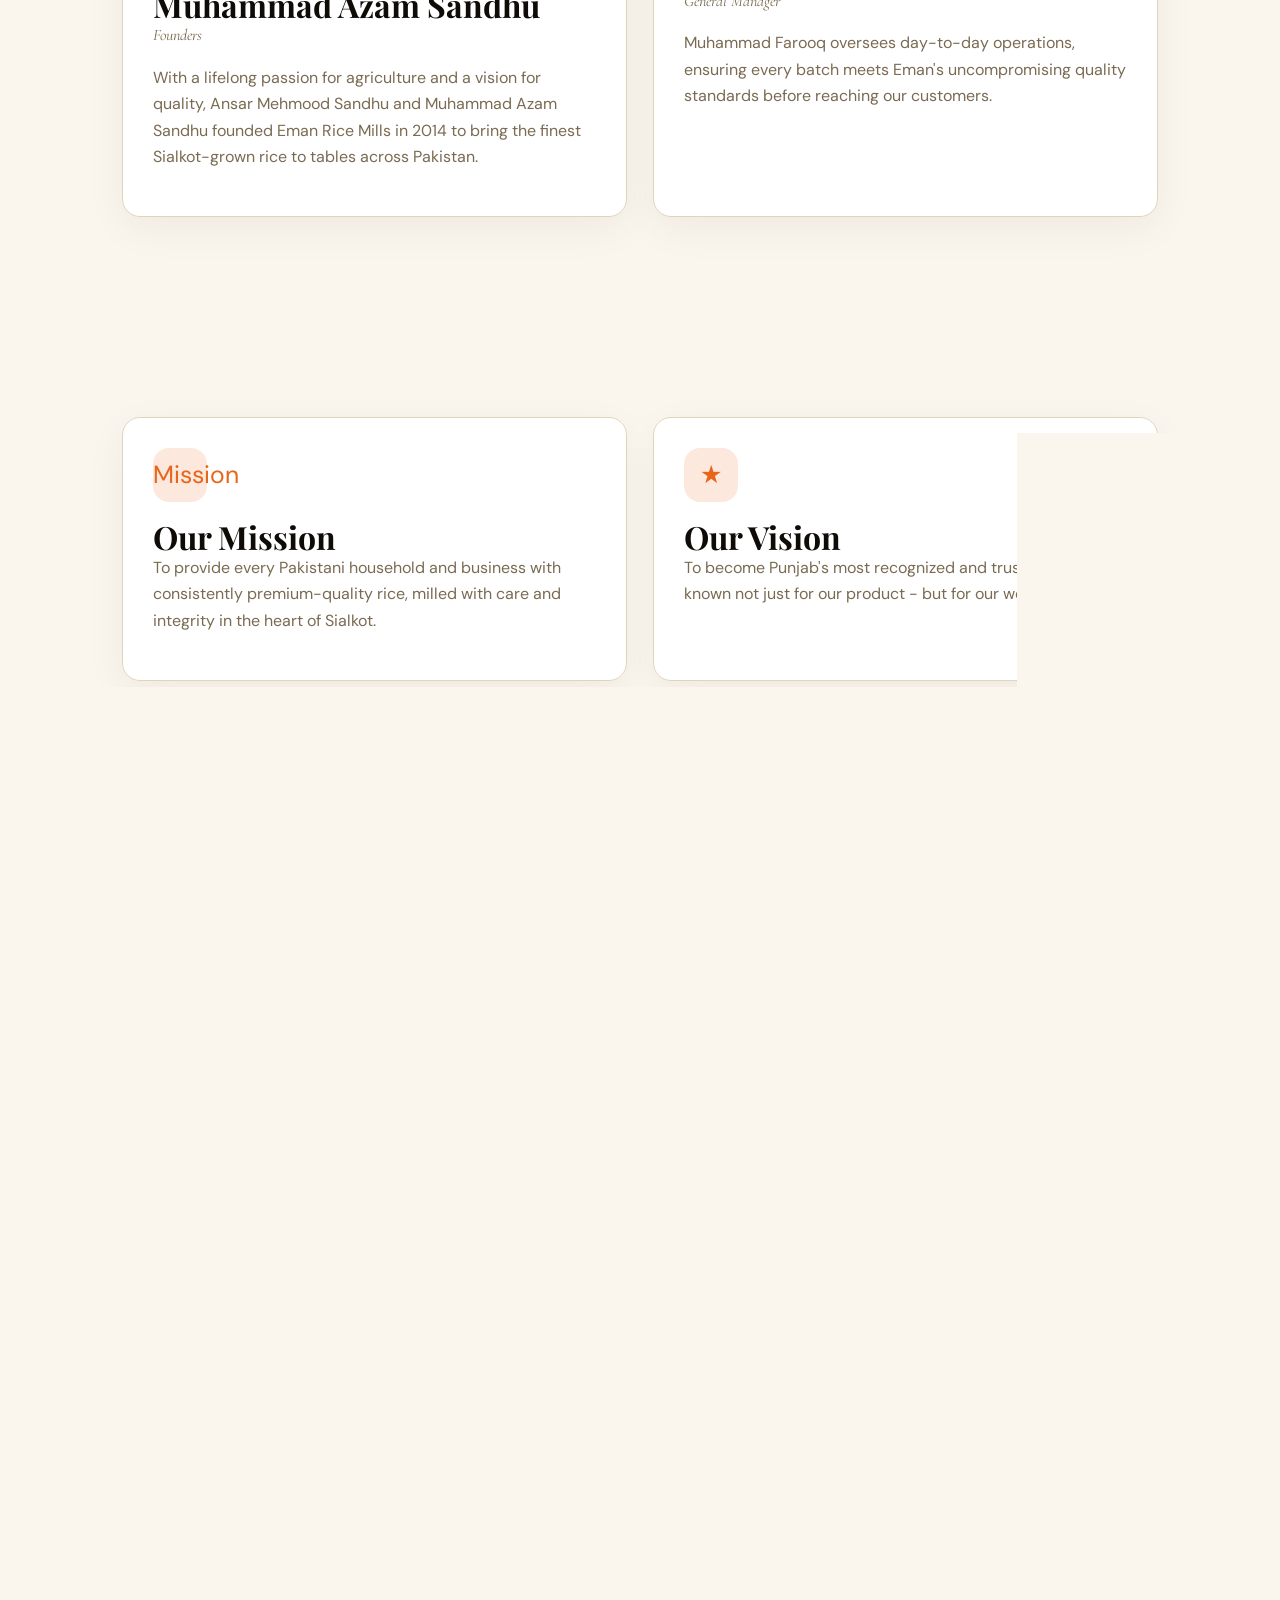
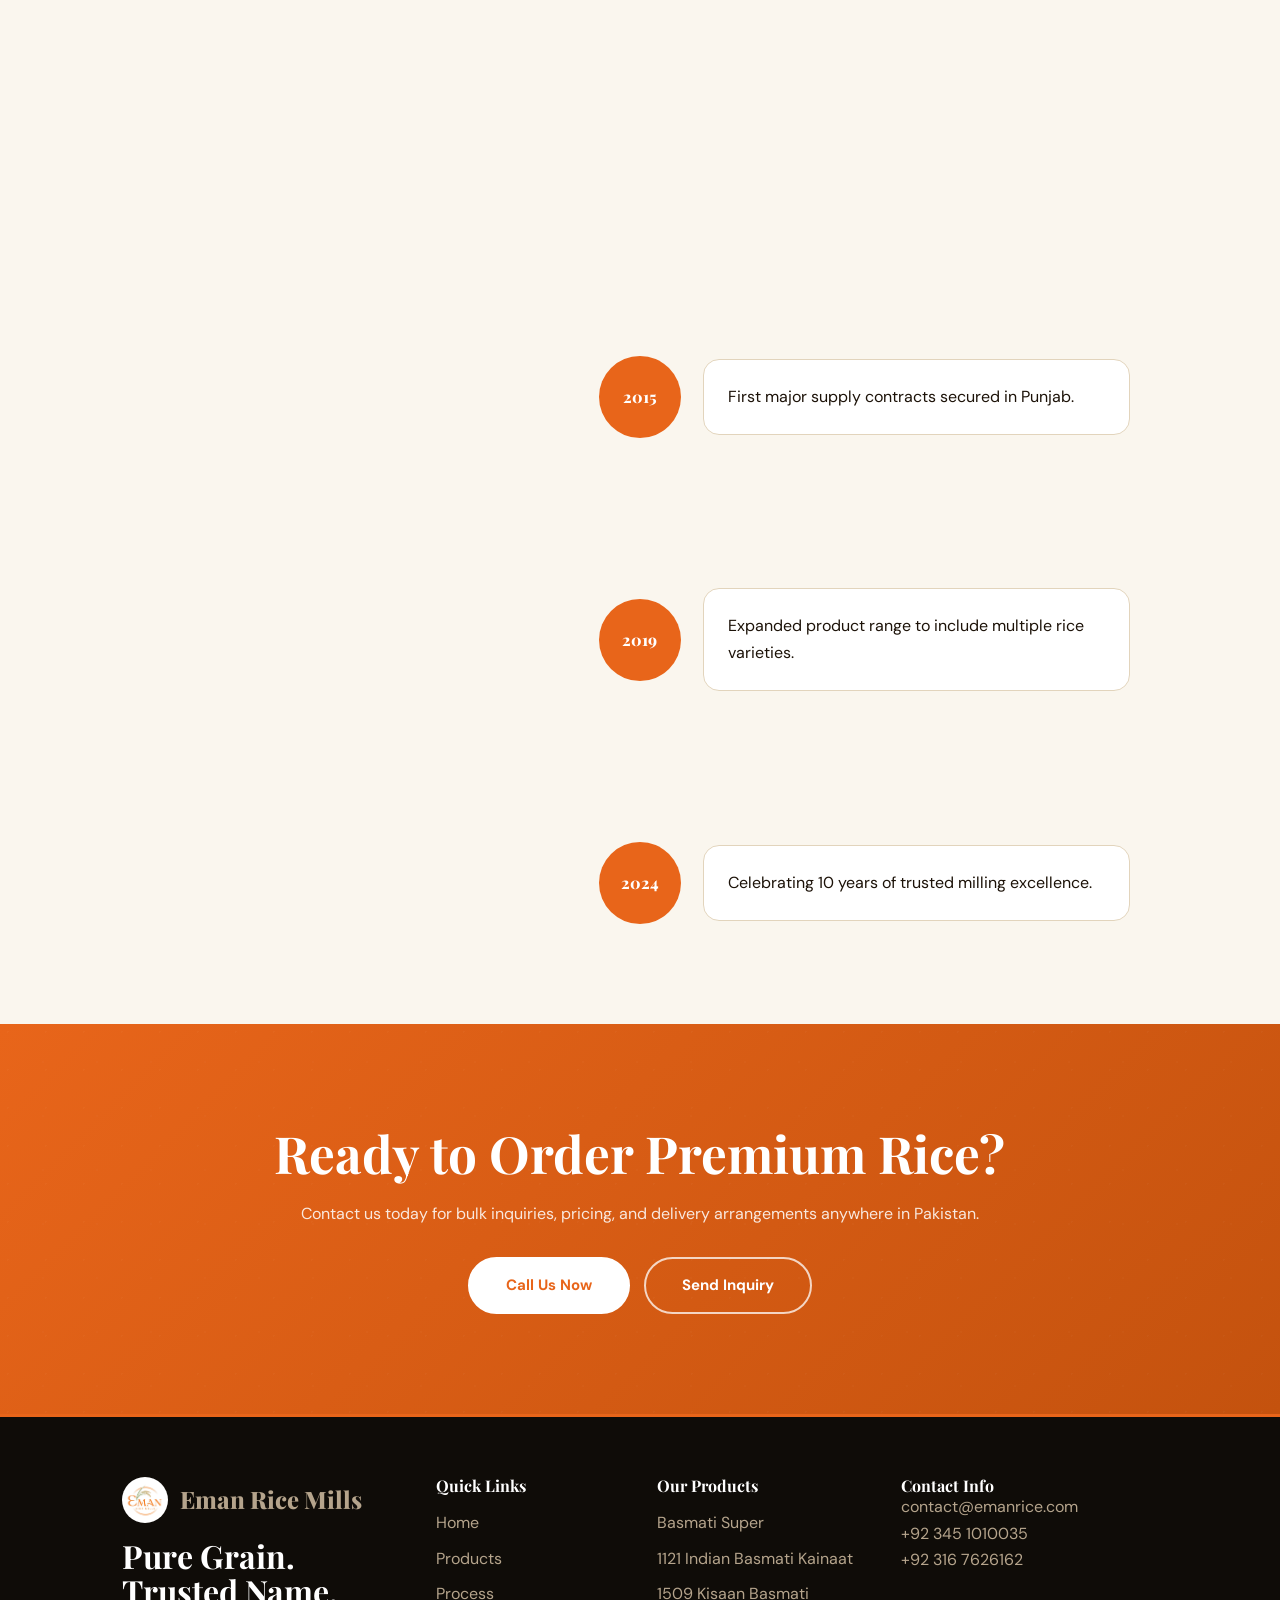
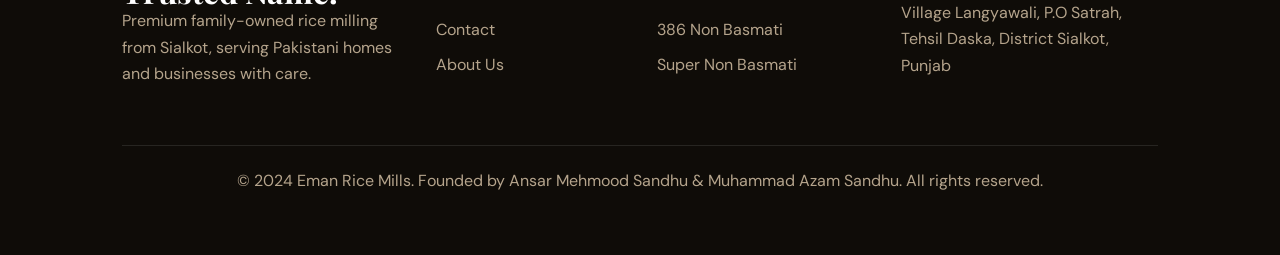
==== commit 408ceab6: "Updated footer contact details" ====
--- a/about.html
+++ b/about.html
@@ -25,7 +25,7 @@
     <section class="section-padding"><div class="container"><div class="section-intro reveal"><p class="eyebrow">Milestones</p><h2 class="section-heading">A Decade of Trusted Milling</h2></div><div class="timeline-vertical"><div class="timeline-entry reveal"><div class="timeline-card">Eman Rice Mills founded by Ansar Mehmood Sandhu and Muhammad Azam Sandhu in Sialkot.</div><div class="timeline-year">2014</div><div></div></div><div class="timeline-entry reveal"><div></div><div class="timeline-year">2015</div><div class="timeline-card">First major supply contracts secured in Punjab.</div></div><div class="timeline-entry reveal"><div class="timeline-card">Facility expansion and modern milling equipment installed.</div><div class="timeline-year">2017</div><div></div></div><div class="timeline-entry reveal"><div></div><div class="timeline-year">2019</div><div class="timeline-card">Expanded product range to include multiple rice varieties.</div></div><div class="timeline-entry reveal"><div class="timeline-card">Strengthened supply network across all of Pakistan.</div><div class="timeline-year">2022</div><div></div></div><div class="timeline-entry reveal"><div></div><div class="timeline-year">2024</div><div class="timeline-card">Celebrating 10 years of trusted milling excellence.</div></div></div></div></section>
     <section class="section-padding cta-banner"><div class="container reveal"><h2 class="section-heading">Ready to Order Premium Rice?</h2><p>Contact us today for bulk inquiries, pricing, and delivery arrangements anywhere in Pakistan.</p><div class="cta-actions"><a class="btn-white" href="tel:+923451010035"> Call Us Now</a><a class="btn-outline-light" href="contact.html"> Send Inquiry</a></div></div></section>
   </main>
-  <footer class="footer section-sm"><div class="container"><div class="footer-grid"><div><a class="footer-logo" href="index.html"><img src="assets/hero/eman-logo.jpeg" alt="Eman Rice Mills logo"> Eman Rice Mills</a><h3>Pure Grain. Trusted Name.</h3><p>Premium family-owned rice milling from Sialkot, serving Pakistani homes and businesses with care.</p></div><div><h4>Quick Links</h4><ul><li><a href="index.html">Home</a></li><li><a href="products.html">Products</a></li><li><a href="process.html">Process</a></li><li><a href="contact.html">Contact</a></li><li><a href="about.html">About Us</a></li></ul></div><div><h4>Our Products</h4><ul><li>Basmati Super</li><li>1121 Indian Basmati Kainaat</li><li>1509 Kisaan Basmati</li><li>386 Non Basmati</li><li>Super Non Basmati</li></ul></div><div><h4>Contact Info</h4><address>Village Langyawali, P.O Satrah, Tehsil Daska, District Sialkot, Punjab<br><br><a href="tel:+923451010035">+92 345 1010035</a><br><a href="tel:+923167626162">+92 316 7626162</a><br><a href="mailto:contact@emanrice.com">contact@emanrice.com</a><br>GM: Muhammad Farooq</address></div></div><div class="footer-bottom">&copy; 2024 Eman Rice Mills. Founded by Ansar Mehmood Sandhu & Muhammad Azam Sandhu. All rights reserved.</div></div></footer>
+  <footer class="footer section-sm"><div class="container"><div class="footer-grid"><div><a class="footer-logo" href="index.html"><img src="assets/hero/eman-logo.jpeg" alt="Eman Rice Mills logo"> Eman Rice Mills</a><h3>Pure Grain. Trusted Name.</h3><p>Premium family-owned rice milling from Sialkot, serving Pakistani homes and businesses with care.</p></div><div><h4>Quick Links</h4><ul><li><a href="index.html">Home</a></li><li><a href="products.html">Products</a></li><li><a href="process.html">Process</a></li><li><a href="contact.html">Contact</a></li><li><a href="about.html">About Us</a></li></ul></div><div><h4>Our Products</h4><ul><li>Basmati Super</li><li>1121 Indian Basmati Kainaat</li><li>1509 Kisaan Basmati</li><li>386 Non Basmati</li><li>Super Non Basmati</li></ul></div><div><h4>Contact Info</h4><address><a href="mailto:contact@emanrice.com">contact@emanrice.com</a><br><a href="tel:+923451010035">+92 345 1010035</a><br><a href="tel:+923167626162">+92 316 7626162</a><br><br>Village Langyawali, P.O Satrah, Tehsil Daska, District Sialkot, Punjab</address></div></div><div class="footer-bottom">&copy; 2024 Eman Rice Mills. Founded by Ansar Mehmood Sandhu & Muhammad Azam Sandhu. All rights reserved.</div></div></footer>
   <script src="js/main.js"></script>
 </body>
 </html>
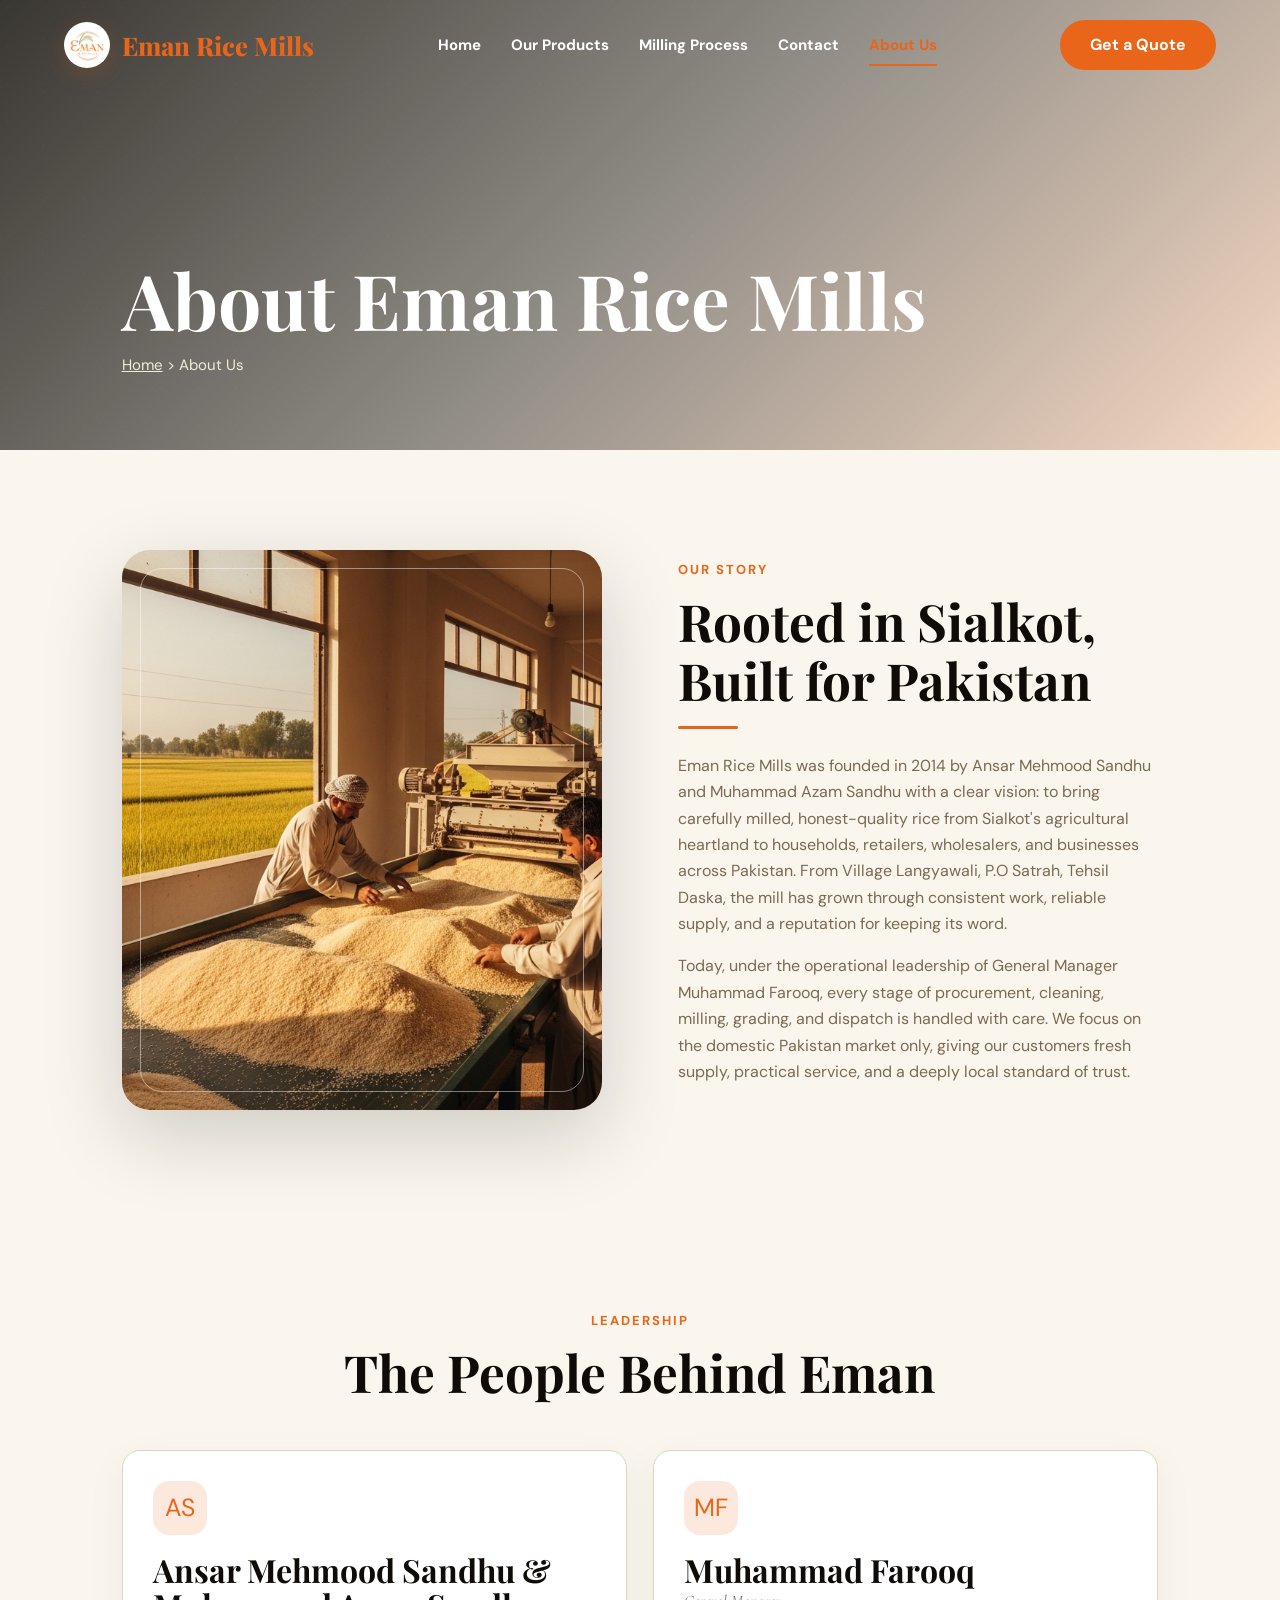
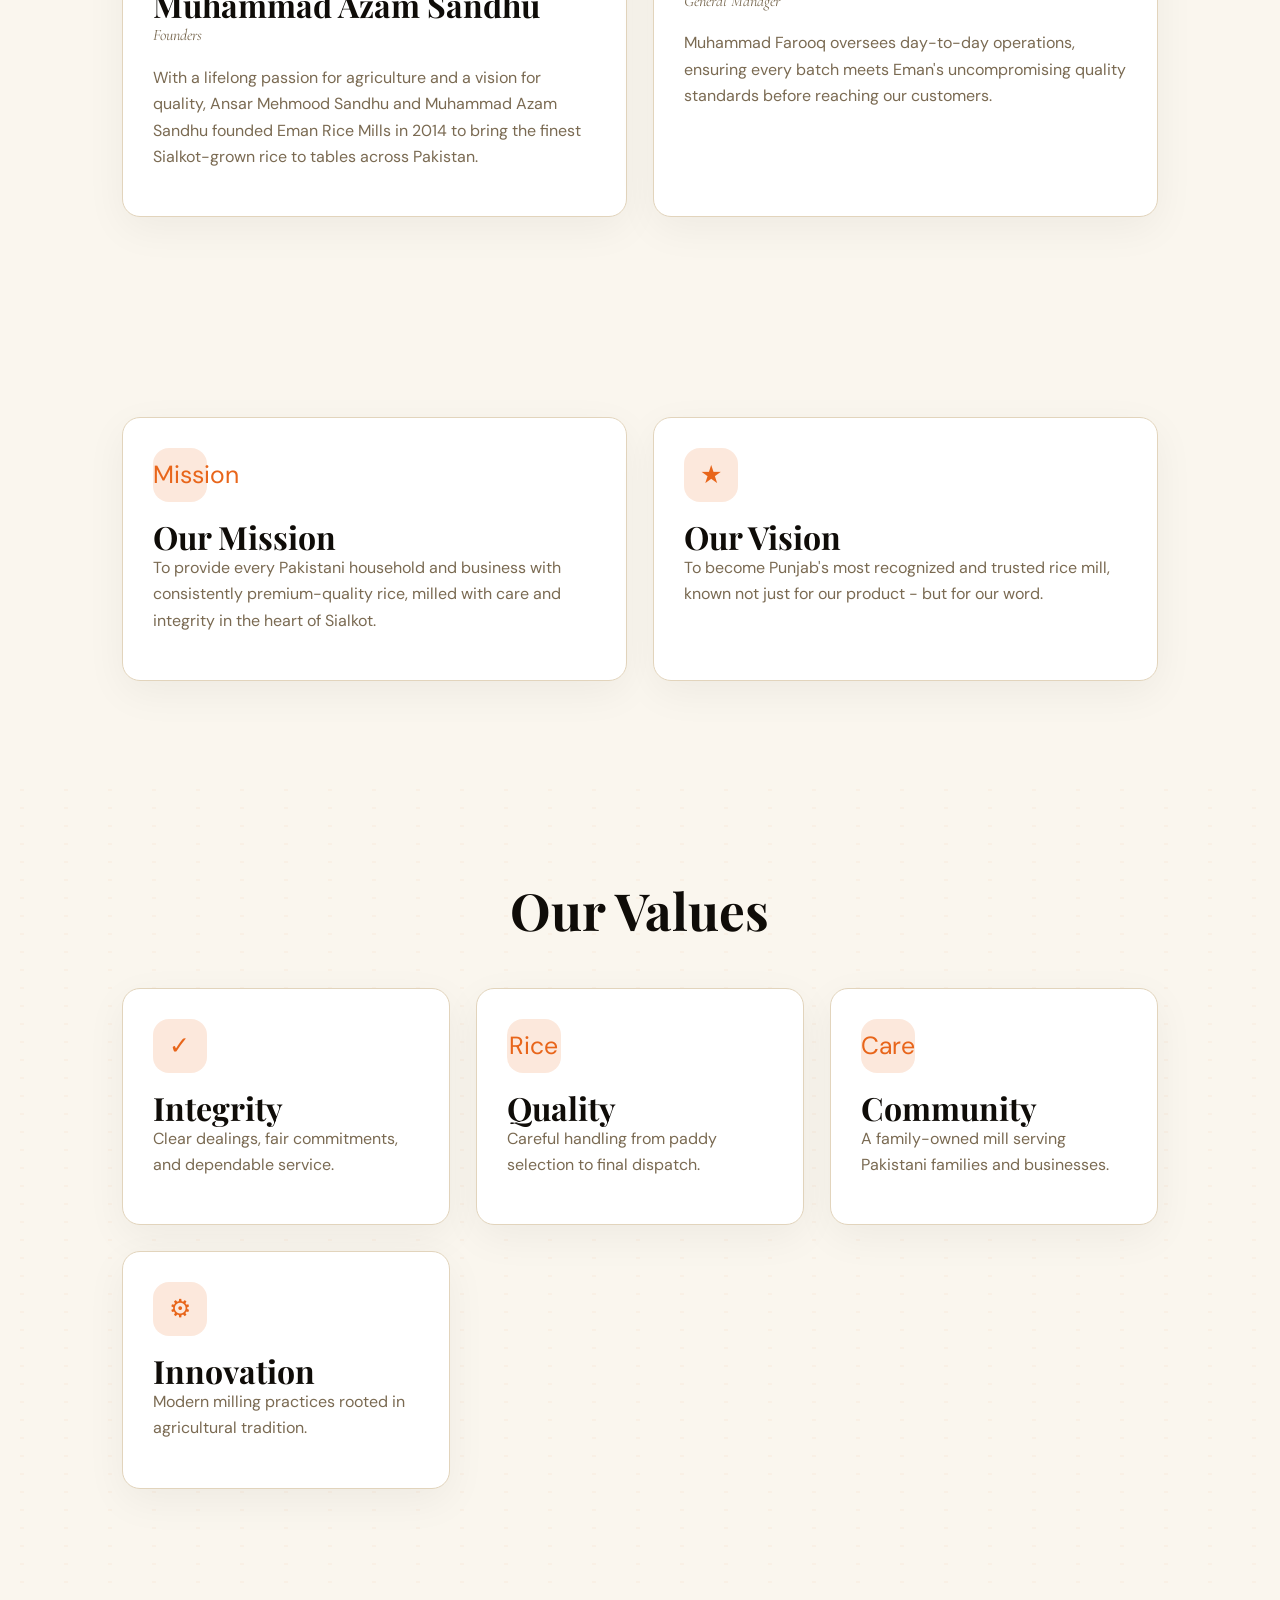
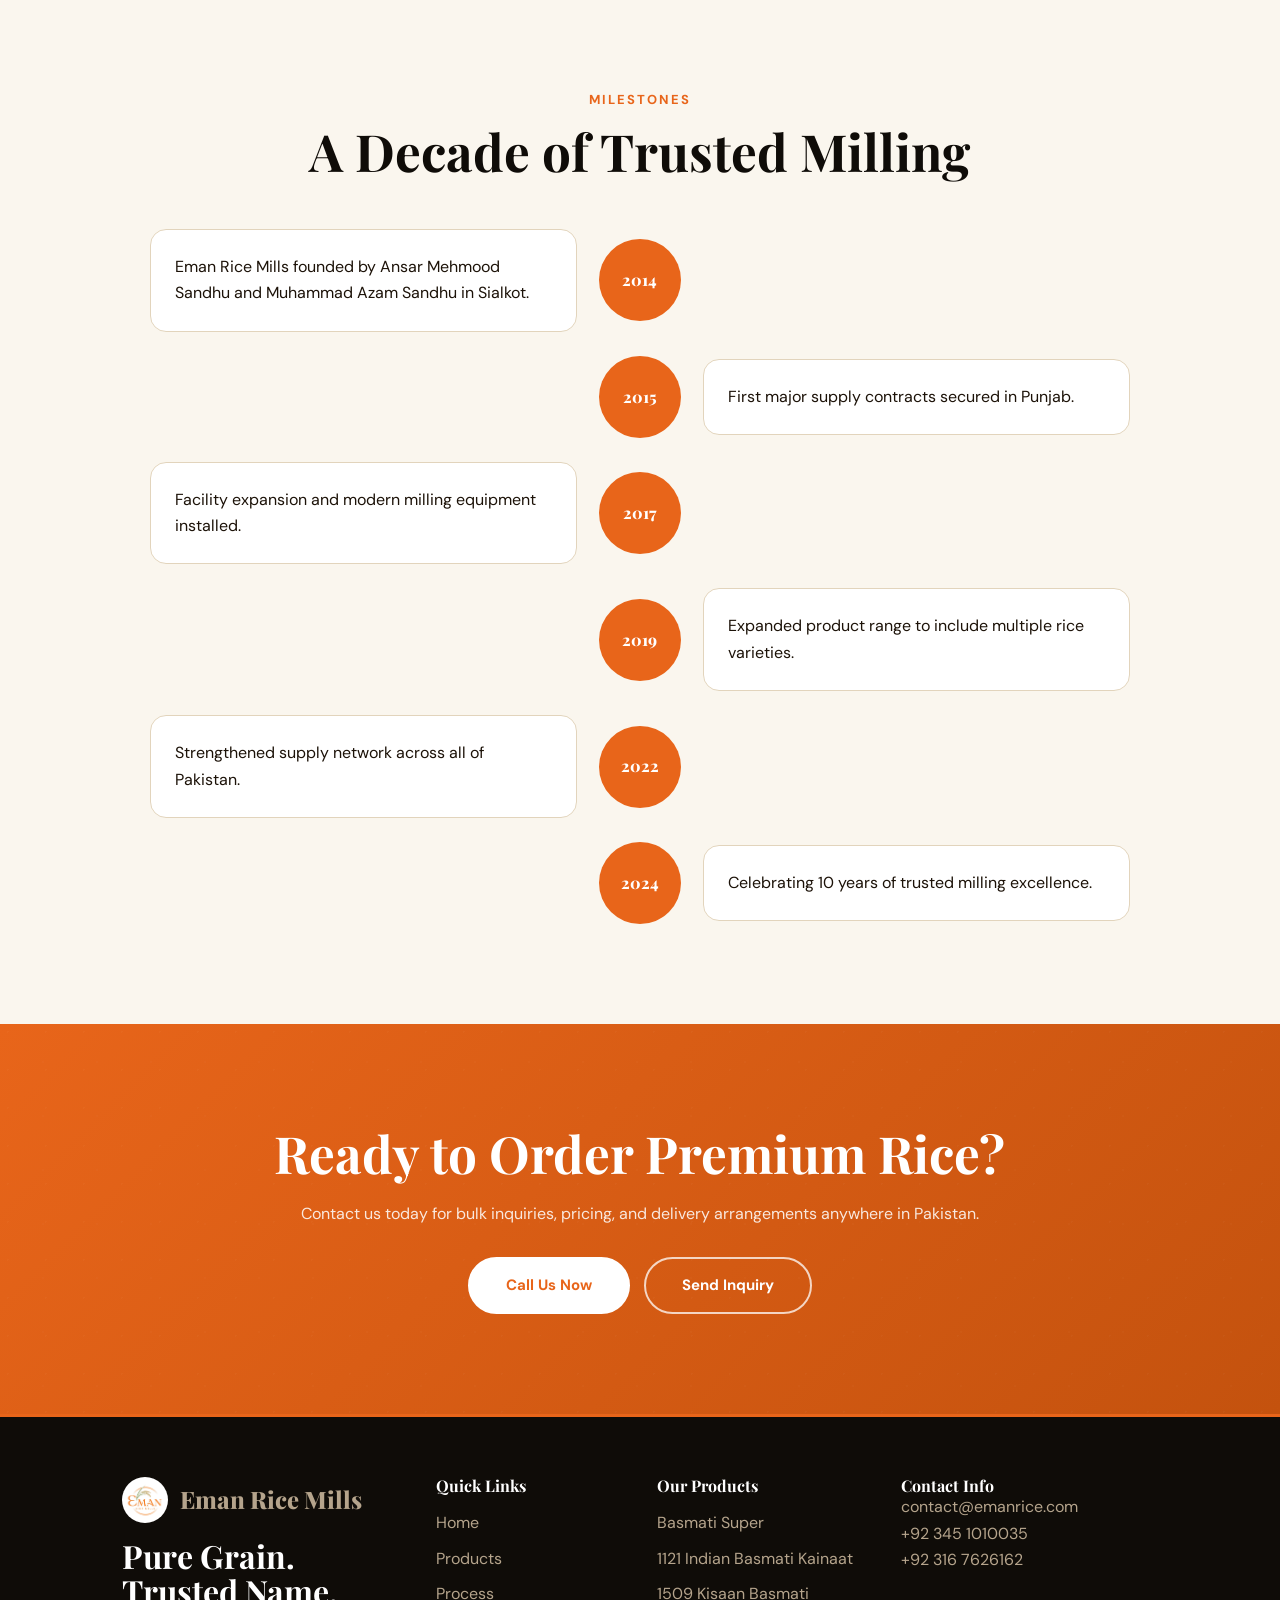
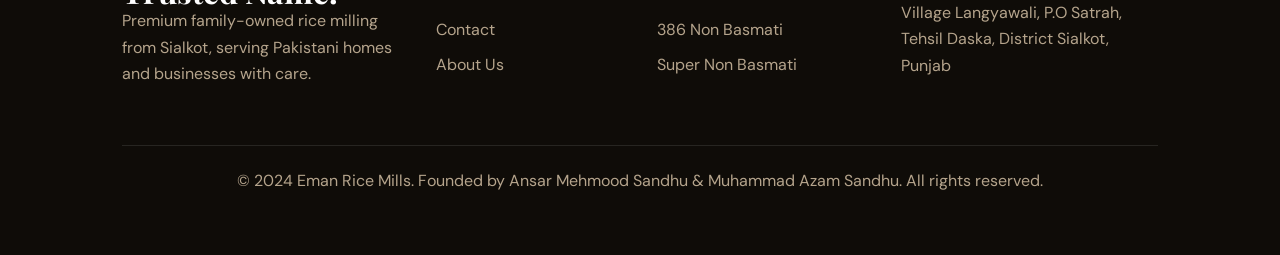
==== commit 6fa5bcce: "Updated website and favicon fixes" ====
--- a/about.html
+++ b/about.html
@@ -9,7 +9,8 @@
   <title>About Us | Eman Rice Mills</title>
   <link rel="preconnect" href="https://fonts.googleapis.com">
   <link rel="preconnect" href="https://fonts.gstatic.com" crossorigin>
-  <link rel="icon" href="data:image/svg+xml,%3Csvg xmlns='http://www.w3.org/2000/svg' viewBox='0 0 64 64'%3E%3Crect width='64' height='64' rx='16' fill='%23E8651A'/%3E%3Ctext x='32' y='40' text-anchor='middle' font-family='Georgia' font-size='24' font-weight='700' fill='white'%3EEM%3C/text%3E%3C/svg%3E">
+  <link rel="icon" type="image/jpeg" href="assets/hero/eman-logo.jpeg">
+  <link rel="apple-touch-icon" href="assets/hero/eman-logo.jpeg">
   <link rel="stylesheet" href="css/style.css"><link rel="stylesheet" href="css/components.css"><link rel="stylesheet" href="css/animations.css">
 </head>
 <body>
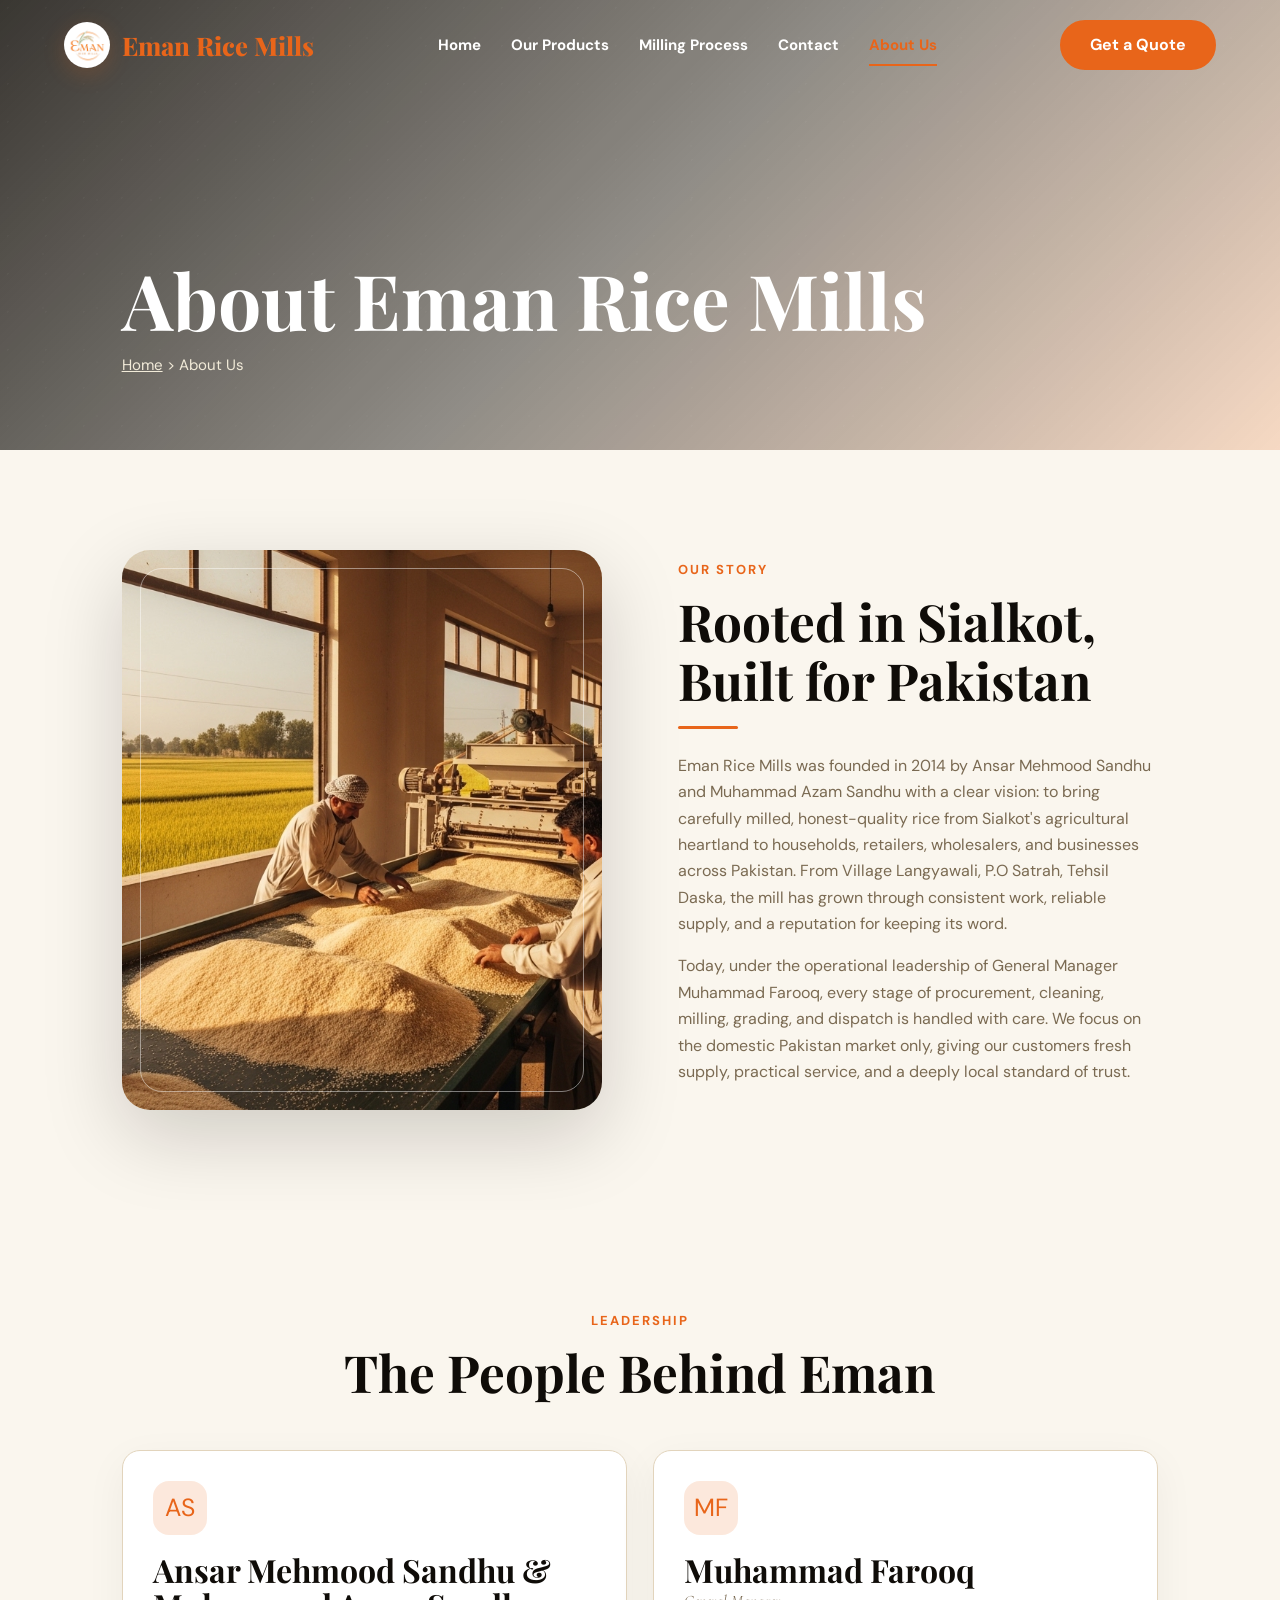
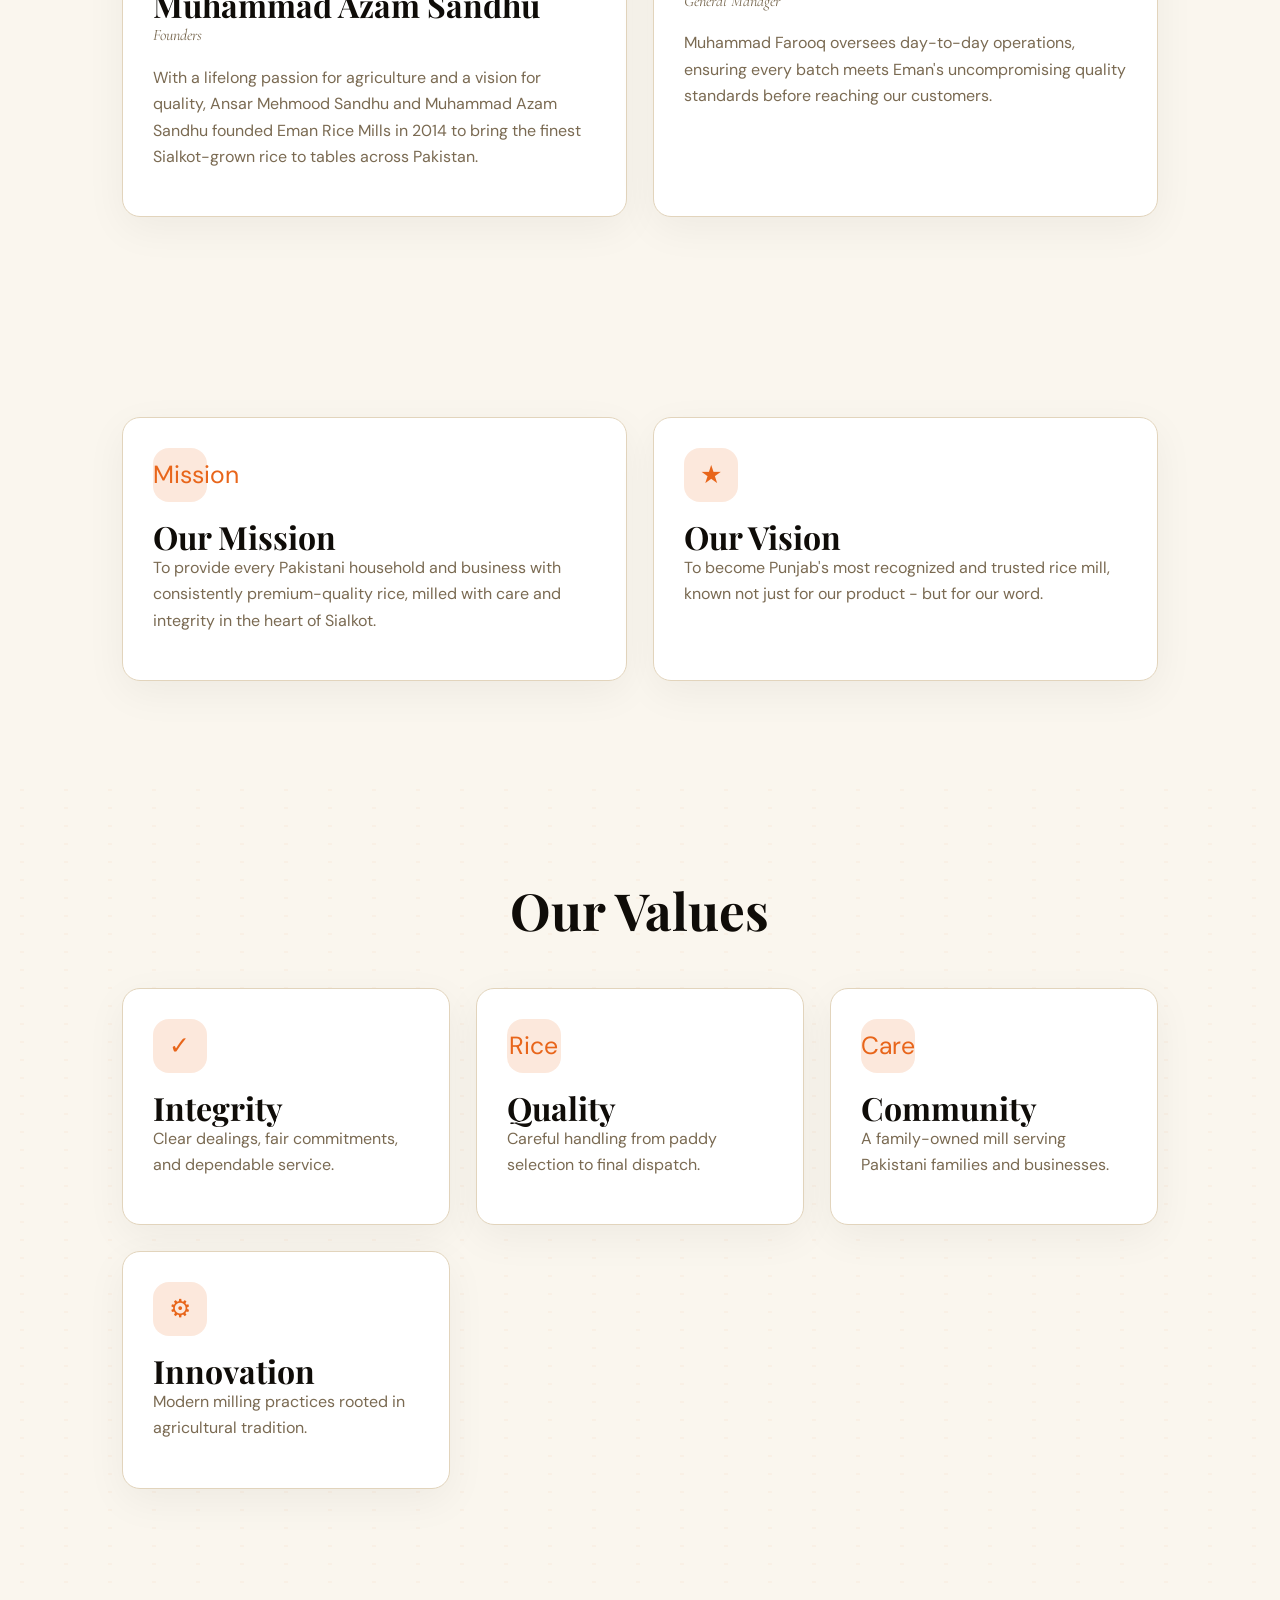
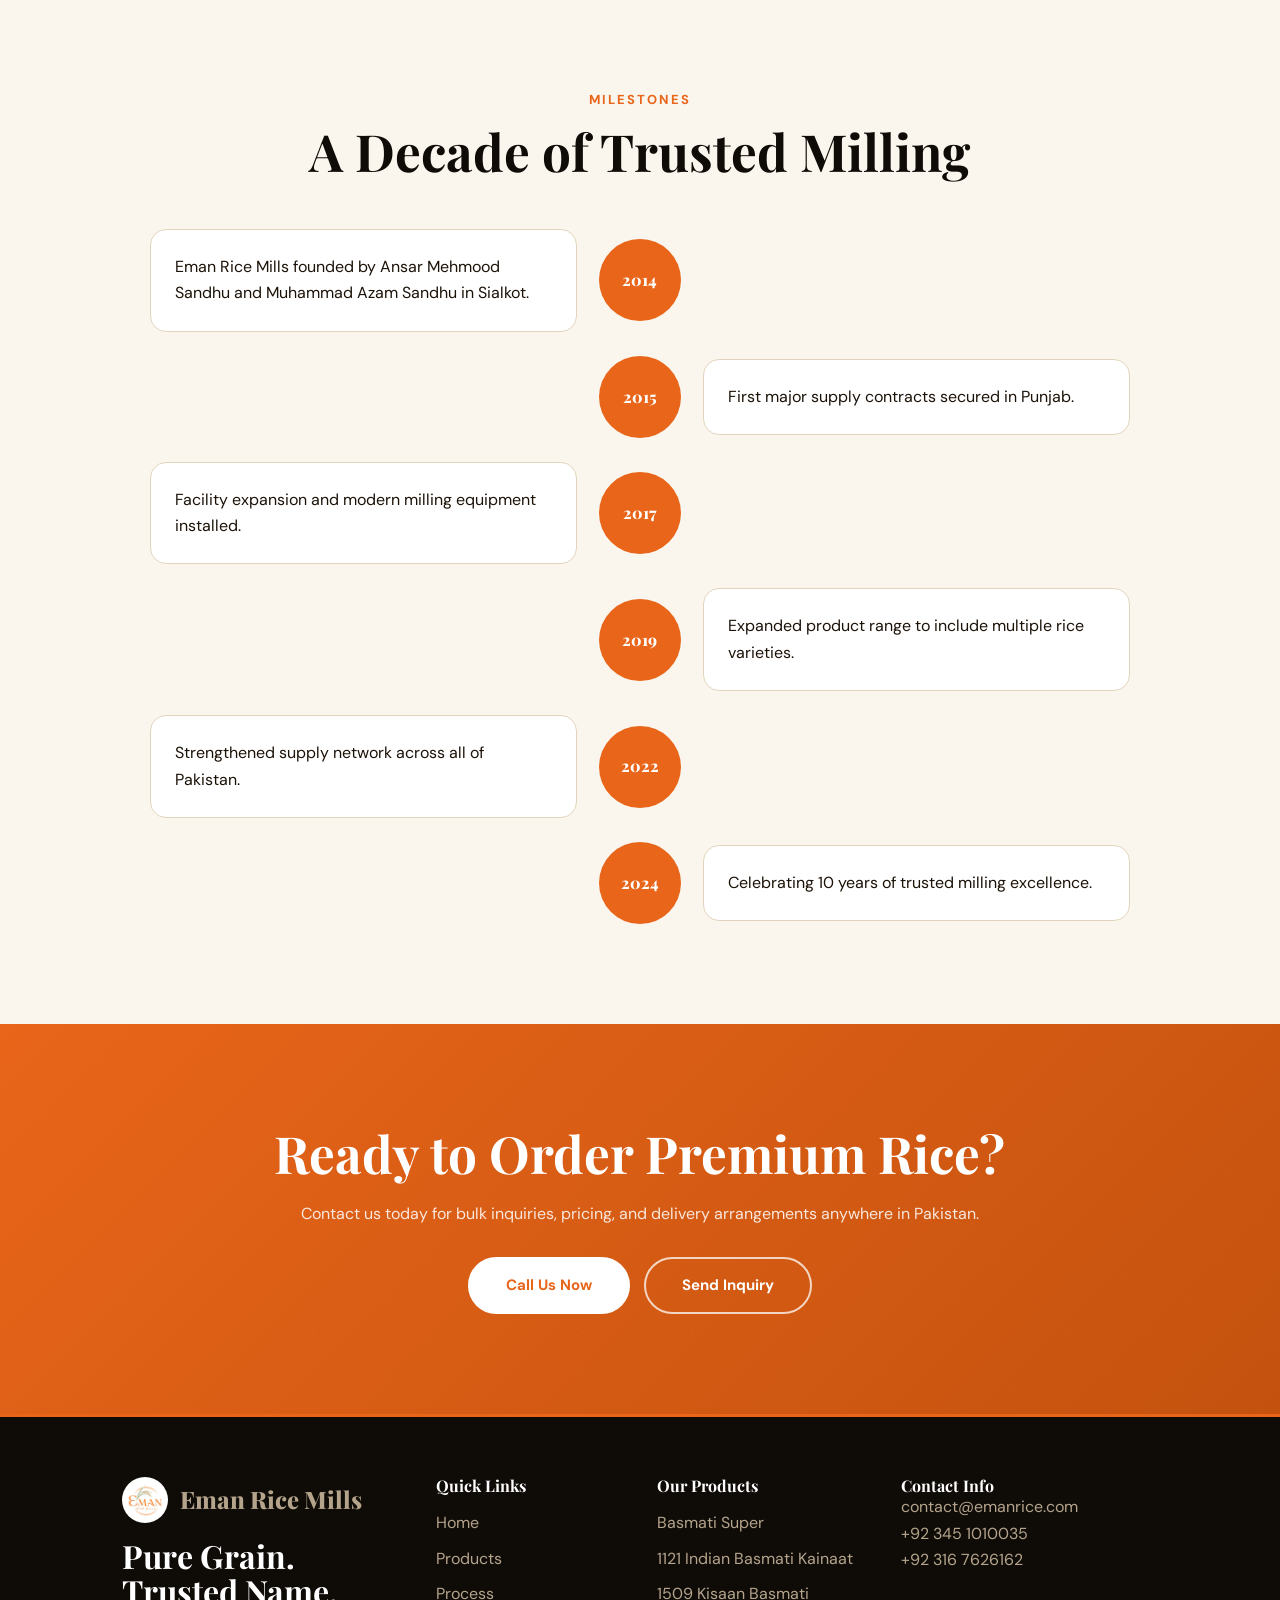
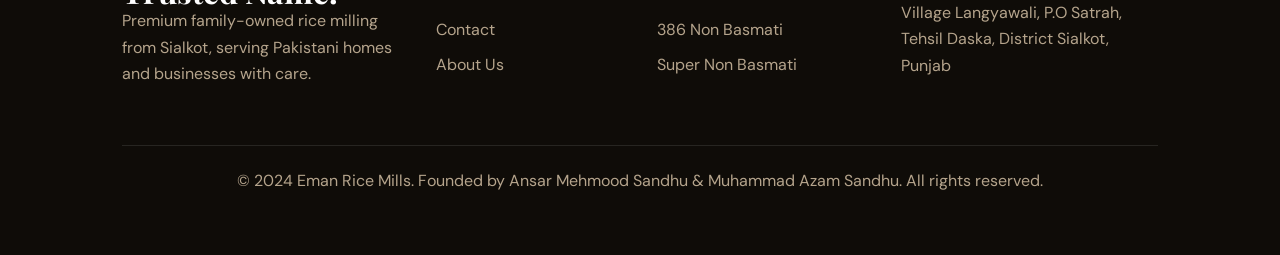
==== commit 85a63ba9: "Updated favicon and logo" ====
--- a/about.html
+++ b/about.html
@@ -9,13 +9,13 @@
   <title>About Us | Eman Rice Mills</title>
   <link rel="preconnect" href="https://fonts.googleapis.com">
   <link rel="preconnect" href="https://fonts.gstatic.com" crossorigin>
-  <link rel="icon" type="image/jpeg" href="assets/hero/eman-logo.jpeg">
-  <link rel="apple-touch-icon" href="assets/hero/eman-logo.jpeg">
+  <link rel="icon" type="image/png" href="assets/logo-favicon.png">
+  <link rel="apple-touch-icon" href="assets/logo-favicon.png">
   <link rel="stylesheet" href="css/style.css"><link rel="stylesheet" href="css/components.css"><link rel="stylesheet" href="css/animations.css">
 </head>
 <body>
   <a class="skip-link" href="#main">Skip to content</a>
-  <header class="navbar" aria-label="Primary navigation"><div class="nav-inner"><a class="nav-logo" href="index.html" aria-label="Eman Rice Mills home"><img src="assets/hero/eman-logo.jpeg" alt="Eman Rice Mills logo"> Eman Rice Mills</a><nav class="nav-links" aria-label="Main menu"><a href="index.html">Home</a><a href="products.html">Our Products</a><a href="process.html">Milling Process</a><a href="contact.html">Contact</a><a class="active" href="about.html">About Us</a></nav><div class="nav-actions"><a class="nav-cta" href="contact.html">Get a Quote</a></div><button class="menu-toggle" type="button" aria-label="Open navigation menu" aria-expanded="false"><span></span><span></span><span></span></button></div></header>
+  <header class="navbar" aria-label="Primary navigation"><div class="nav-inner"><a class="nav-logo" href="index.html" aria-label="Eman Rice Mills home"><img src="assets/logo-favicon.png" alt="Eman Rice Mills logo"> Eman Rice Mills</a><nav class="nav-links" aria-label="Main menu"><a href="index.html">Home</a><a href="products.html">Our Products</a><a href="process.html">Milling Process</a><a href="contact.html">Contact</a><a class="active" href="about.html">About Us</a></nav><div class="nav-actions"><a class="nav-cta" href="contact.html">Get a Quote</a></div><button class="menu-toggle" type="button" aria-label="Open navigation menu" aria-expanded="false"><span></span><span></span><span></span></button></div></header>
 
   <main id="main">
     <section class="page-hero" style="--hero-image:url('https://images.unsplash.com/photo-1574323347407-f5e1ad6d020b?w=1600&q=80')"><div class="container reveal"><h1>About Eman Rice Mills</h1><div class="breadcrumb"><a href="index.html">Home</a> &gt; About Us</div></div></section>
@@ -26,7 +26,7 @@
     <section class="section-padding"><div class="container"><div class="section-intro reveal"><p class="eyebrow">Milestones</p><h2 class="section-heading">A Decade of Trusted Milling</h2></div><div class="timeline-vertical"><div class="timeline-entry reveal"><div class="timeline-card">Eman Rice Mills founded by Ansar Mehmood Sandhu and Muhammad Azam Sandhu in Sialkot.</div><div class="timeline-year">2014</div><div></div></div><div class="timeline-entry reveal"><div></div><div class="timeline-year">2015</div><div class="timeline-card">First major supply contracts secured in Punjab.</div></div><div class="timeline-entry reveal"><div class="timeline-card">Facility expansion and modern milling equipment installed.</div><div class="timeline-year">2017</div><div></div></div><div class="timeline-entry reveal"><div></div><div class="timeline-year">2019</div><div class="timeline-card">Expanded product range to include multiple rice varieties.</div></div><div class="timeline-entry reveal"><div class="timeline-card">Strengthened supply network across all of Pakistan.</div><div class="timeline-year">2022</div><div></div></div><div class="timeline-entry reveal"><div></div><div class="timeline-year">2024</div><div class="timeline-card">Celebrating 10 years of trusted milling excellence.</div></div></div></div></section>
     <section class="section-padding cta-banner"><div class="container reveal"><h2 class="section-heading">Ready to Order Premium Rice?</h2><p>Contact us today for bulk inquiries, pricing, and delivery arrangements anywhere in Pakistan.</p><div class="cta-actions"><a class="btn-white" href="tel:+923451010035"> Call Us Now</a><a class="btn-outline-light" href="contact.html"> Send Inquiry</a></div></div></section>
   </main>
-  <footer class="footer section-sm"><div class="container"><div class="footer-grid"><div><a class="footer-logo" href="index.html"><img src="assets/hero/eman-logo.jpeg" alt="Eman Rice Mills logo"> Eman Rice Mills</a><h3>Pure Grain. Trusted Name.</h3><p>Premium family-owned rice milling from Sialkot, serving Pakistani homes and businesses with care.</p></div><div><h4>Quick Links</h4><ul><li><a href="index.html">Home</a></li><li><a href="products.html">Products</a></li><li><a href="process.html">Process</a></li><li><a href="contact.html">Contact</a></li><li><a href="about.html">About Us</a></li></ul></div><div><h4>Our Products</h4><ul><li>Basmati Super</li><li>1121 Indian Basmati Kainaat</li><li>1509 Kisaan Basmati</li><li>386 Non Basmati</li><li>Super Non Basmati</li></ul></div><div><h4>Contact Info</h4><address><a href="mailto:contact@emanrice.com">contact@emanrice.com</a><br><a href="tel:+923451010035">+92 345 1010035</a><br><a href="tel:+923167626162">+92 316 7626162</a><br><br>Village Langyawali, P.O Satrah, Tehsil Daska, District Sialkot, Punjab</address></div></div><div class="footer-bottom">&copy; 2024 Eman Rice Mills. Founded by Ansar Mehmood Sandhu & Muhammad Azam Sandhu. All rights reserved.</div></div></footer>
+  <footer class="footer section-sm"><div class="container"><div class="footer-grid"><div><a class="footer-logo" href="index.html"><img src="assets/logo-favicon.png" alt="Eman Rice Mills logo"> Eman Rice Mills</a><h3>Pure Grain. Trusted Name.</h3><p>Premium family-owned rice milling from Sialkot, serving Pakistani homes and businesses with care.</p></div><div><h4>Quick Links</h4><ul><li><a href="index.html">Home</a></li><li><a href="products.html">Products</a></li><li><a href="process.html">Process</a></li><li><a href="contact.html">Contact</a></li><li><a href="about.html">About Us</a></li></ul></div><div><h4>Our Products</h4><ul><li>Basmati Super</li><li>1121 Indian Basmati Kainaat</li><li>1509 Kisaan Basmati</li><li>386 Non Basmati</li><li>Super Non Basmati</li></ul></div><div><h4>Contact Info</h4><address><a href="mailto:contact@emanrice.com">contact@emanrice.com</a><br><a href="tel:+923451010035">+92 345 1010035</a><br><a href="tel:+923167626162">+92 316 7626162</a><br><br>Village Langyawali, P.O Satrah, Tehsil Daska, District Sialkot, Punjab</address></div></div><div class="footer-bottom">&copy; 2024 Eman Rice Mills. Founded by Ansar Mehmood Sandhu & Muhammad Azam Sandhu. All rights reserved.</div></div></footer>
   <script src="js/main.js"></script>
 </body>
 </html>
